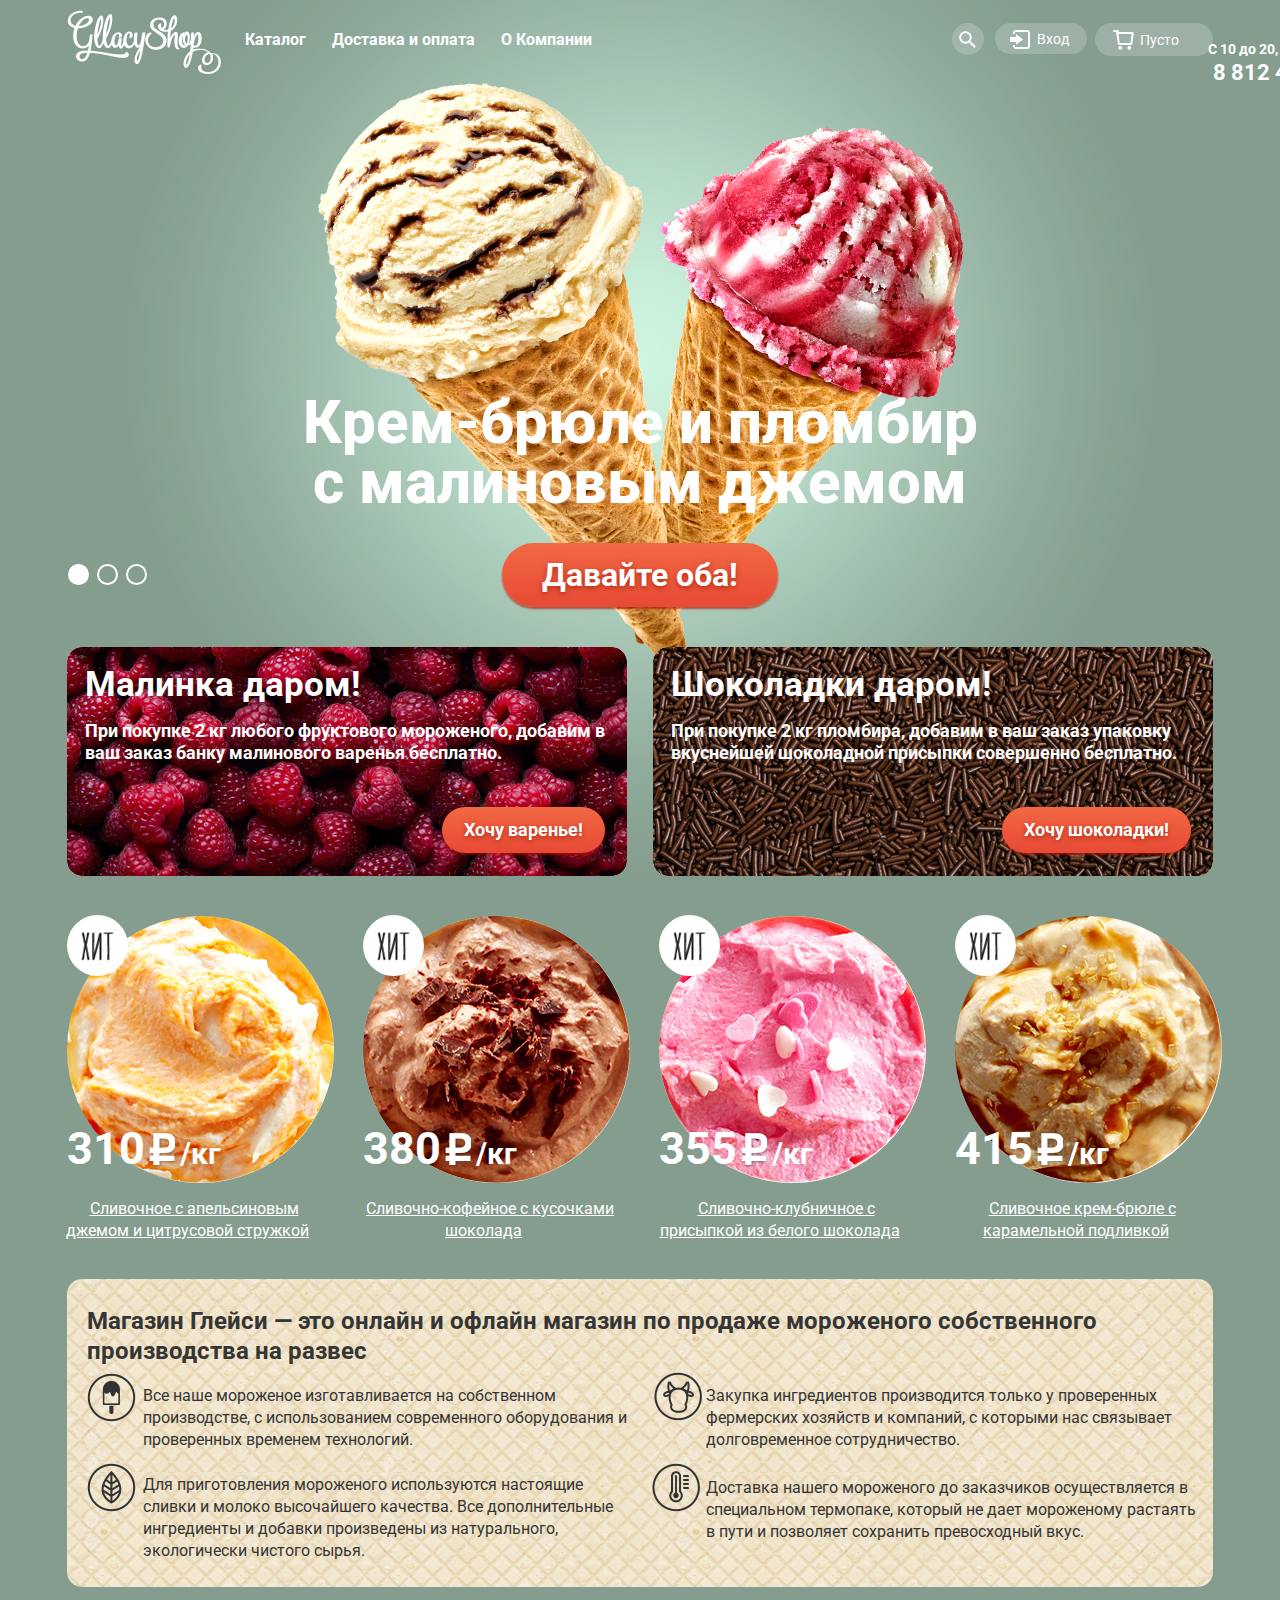
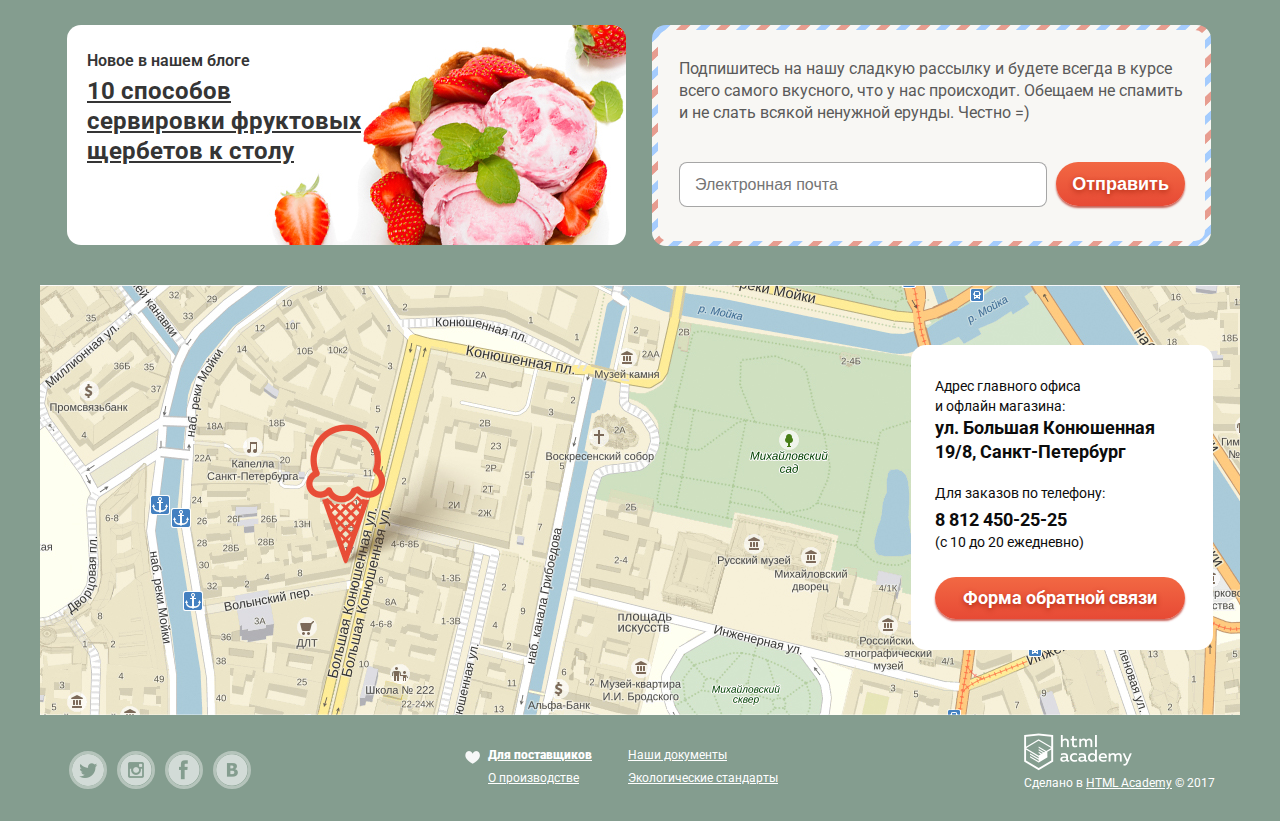
==== index.html @ 0023ddd0 "Подгонка" ====
<!DOCTYPE html>
<html lang="ru">
	<head>
		<meta charset="utf-8">
		<title>HTML Academy: Глейси</title>
		<link rel="stylesheet" href="https://fonts.googleapis.com/css?family=Roboto:400,700&amp;subset=cyrillic" type="text/css">
		<link href="css/style.css" rel="stylesheet">
	</head>
	<body>
		<input type="radio" id="btn-1" name="toggle" checked>
    	<input type="radio" id="btn-2" name="toggle">
    	<input type="radio" id="btn-3" name="toggle">
		<div class="page-wrapper">
			<header class="top-main">
				<div class="top-case clearfix">
					<a href="#" class="logo">
						<img src="img/logo.png" alt="logo">
					</a>
					<nav class="navigation">
						<ul class="menu">
							<li class="menu-item">
								<a href="#" class="menu-item-link menu-link">Каталог</a>
								<ul class="submenu">
									<li class="submenu-item">
										<a href="#" class="submenu-item-main item-active">Новинки</a> 
									</li>
									<li>
										<a href="#" class="submenu-item-main">Сливочное</a>										
									</li>
									<li>
										<a href="#" class="submenu-item-main">Щербеты</a>
									</li>
									<li>
										<a href="#" class="submenu-item-main">Фруктовый лед</a>
									</li>
									<li>
										<a href="#" class="submenu-item-main">Мелорин</a>
									</li>
								</ul>
							</li>
							<li>
								<a href="#" class="menu-item-link">Доставка и оплата</a>
							</li>
							<li>
								<a href="#" class="menu-item-link">О Компании</a>
							</li>
						</ul>
					</nav>			
					<div class="user">
						<div class="search-block">
							<a href="#" class="search-block-trigger"></a>
							<form class="search-form user-form" action="#" method="post">
								<input type="search" placeholder="Что ищем?">
							</form>
						</div> 
						<div class="login">
							<a href="#">Вход</a>
							<form class="login-enter user-form" action="#" method="post">								
								<input type="e-mail" name="e-mail" placeholder="Электронная почта">
								<input type="password" name="password" placeholder="Пароль">
								<button type="submit" class="login-enter-btn btn">Войти</button>
								<div class="login-enter-href">
									<a href="#">Забыли пароль?</a>
									<a href="#">Новая регистрация</a>
								</div>
							</form> 
						</div>
						<div class="basket-order">
							<a href="#" class="basket">Пусто</a>
						</div>	
						<div class="time">
							<p>С 10 до 20, ежедневно</p>
							<p class="time-telephone">8 812 450-25-25</p>
						</div>					
					</div>
				</div>
			</header>
			<div class="main main-index">
				<main class="index-page">
					<div class="slider">			
						<div class="slide" id="slide1">
							<h1>Крем-брюле и пломбир с малиновым джемом</h1> 
							<a href="#" class="btn slider-btn">Давайте оба!</a>
						</div>
						<div class="slide" id="slide2">
							<h1>Шоколадный пломбир и лимонный сорбет</h1> 
							<a href="#" class="btn slider-btn">Давайте оба!</a>
						</div>
						<div class="slide" id="slide3">
							<h1>Пломбир с помадкой и клубничный щербет</h1> 
							<a href="#" class="btn slider-btn">Давайте оба!</a>
						</div>
						<div class="slider-controls">
							<label for="btn-1"></label>
           					<label for="btn-2"></label>
            				<label for="btn-3"></label>
						</div>
					</div>
					<section class="offers clearfix">
						<div class="offer raspberry">						
							<h2>Малинка даром!</h2>
							<p>При покупке 2 кг любого фруктового мороженого, добавим в ваш заказ банку малинового варенья бесплатно. </p>
							<a href="#" class="btn offers-btn">Хочу варенье!</a>						
						</div>
						<div class="offer choco clearfix">				
							<h2>Шоколадки даром!</h2>
							<p>При покупке 2 кг пломбира, добавим в ваш заказ упаковку вкуснейшей шоколадной присыпки совершенно бесплатно.</p>
							<a href="#" class="btn offers-btn">Хочу шоколадки!</a>						
						</div>
					</section>
					<section class="product clearfix">
						<div class="pages-wrapper">
							<div class="product-card">
								<div class="product-item product-hit">
									<div class="product-item-content">
										<div class="product-img">
											<img src="img/orange_jam.jpg" alt="">
										</div>
										<p class="rubles"><span class="ruble">310</span><span class="less">/кг</span></p> 
										<p class="item"><a href="#"> Сливочное с апельсиновым <br> джемом и цитрусовой стружкой</a></p>
									</div>
									<a href="" class="offer-look btn">Быстрый просмотр</a>
								</div>
							</div>
							<div class="product-card">
								<div class="product-item product-hit">
									<div class="product-item-content">
										<div class="product-img">
											<img src="img/cofee_choco.jpg" alt="">
										</div>
										<p class="rubles"><span class="ruble">380</span><span class="less">/кг</span></p> 
										<p class="item"><a href="#">Сливочно-кофейное с кусочками <br> шоколада</a> </p>
									</div>
									<a href="" class="offer-look btn">Быстрый просмотр</a>
								</div>
							</div>
							<div class="product-card">
								<div class="product-item product-hit">
									<div class="product-item-content">
										<div class="product-img">
											<img src="img/strawberry.jpg" alt="">
										</div>
										<p class="rubles"><span class="ruble">355</span><span class="less">/кг</span></p> 
										<p class="item"><a href="#">Сливочно-клубничное с <br> присыпкой из белого шоколада</a></p>
									</div>
									<a href="" class="offer-look btn">Быстрый просмотр</a>
								</div>
							</div>
							<div class="product-card">
								<div class="product-item product-hit">
									<div class="product-item-content">
										<div class="product-img">
											<img src="img/with_caramel.jpg" alt="">
										</div>
										<p class="rubles"><span class="ruble">415</span><span class="less">/кг</span></p> 
										<p class="item"><a href="#">Сливочное крем-брюле с <br> карамельной подливкой</a></p>
									</div>
									<a href="" class="offer-look btn">Быстрый просмотр</a>
								</div>
							</div>
						</div>
					</section>
					<section class="about">
						<h3>Магазин Глейси — это онлайн и офлайн магазин по продаже мороженого собственного производства на развес</h3>			
						<p class="ice-cream-icon">Все наше мороженое изготавливается на собственном производстве, с использованием современного оборудования и проверенных временем технологий.</p>				
						<p class="cow-icon">Закупка ингредиентов  производится только у проверенных фермерских хозяйств и компаний, с которыми нас связывает долговременное сотрудничество.</p>
						<p class="leaves-icon">Для приготовления мороженого используются настоящие сливки и молоко высочайшего качества. Все дополнительные ингредиенты и добавки произведены из натурального, экологически чистого сырья.</p>
						<p class="thermometer-icon">Доставка нашего мороженого до заказчиков осуществляется в специальном термопаке, который не дает мороженому растаять в пути и позволяет сохранить превосходный вкус.</p>
					</section>
					<section class="blog clearfix">
						<div class="new">
							<p>Новое в нашем блоге</p>
							<a href="#" class="news">10 способов сервировки фруктовых щербетов к столу</a>
						</div>
						<div class="post">
							<div class="post-wrap">
								<p>Подпишитесь на нашу сладкую рассылку и будете всегда в курсе всего самого вкусного, что у нас происходит. Обещаем не спамить и не слать всякой ненужной ерунды. Честно =)</p>
								<form  action="https://echo.htmlacademy.ru" method="post">
									<input type="text" name="e-mail" class="mail" placeholder="Электронная почта"> <button class="send btn" type="submit">Отправить</button>  			
								</form>
							</div>
						</div>
					</section> 
				</div>
				<div class="location clearfix">
					<div class="data">
						<div class="address-block">
							<p>Адрес главного офиса <br> и офлайн магазина:</p>
							<p class="address-first">ул. Большая Конюшенная 19/8, Санкт-Петербург</p>
						</div>
						<div class="time-block">
							<p>Для заказов по телефону:</p>
							<p class="address">8 812 450-25-25</p>
							<p>(с 10 до 20 ежедневно)</p>
						</div>
						<a href="#" class="feedback btn">Форма обратной связи</a>
					</div>
				</div>
			</main>
			<footer class="footer clearfix">
				<section class="social">
					<a href="#" class="tw">tw</a>
					<a href="#" class="inst">inst</a>  	
					<a href="#" class="fb">fb</a>	
					<a href="#" class="vk">vk</a>
				</section>  
				<section class="footer-navigation">
					<a href="#" class="contact heart"><b> Для поставщиков</b></a>
					<a href="#" class="contact">Наши документы</a>
					<a href="#" class="contact">О производстве</a>
					<a href="#" class="contact">Экологические стандарты</a>
				</section>	
				<section class="made">  
					<a href="#"><img src="img/html-icon.png" class="logo-html" alt=""></a> 			
					<p>Сделано в <a href="https://htmlacademy.ru">HTML Academy</a> &copy; 2017</p> 
				</section>
			</footer>
			<div class="modal">
				<button class="modal-close" type="button" title="Закрыть">Закрыть</button>
				<form action="#" method="post">
					<h5>Мы обязательно вам ответим!</h5>
					<input type="text" name="name" placeholder="Как вас зовут?">
					<input type="email" name="e-mail" placeholder="Ваша почта для ответа?">
					<textarea name="text" placeholder="Напишите что-нибудь..."></textarea>
					<button type="submit" class="send-btn btn">Отправить</button>
				</form>
			</div>
			<div class="modal-overlay"></div>
		</div>		
	</body>
</html>
---- css/style.css ----
body {
  font-family: Roboto, Arial, sans-serif;
  font-size: 14px;
  line-height: 20px;
  color: #0c0c0c;
  background-color: #849d8f;
  margin: 0;
}
body > input[type="radio"] {
  display: none;
}

.page-wrapper { 

 background: #849d8f  no-repeat top center;
 transition: background-image 0.5s ease, background-color 0.5s ease;

} 
.main {
  width: 1200px;
  margin: 0 auto;

}
.top-main {
    width: 1200px;
  margin: 0 auto;
}
h1 {
  font-size: 35px;
  line-height: 41px;
  color: #ffffff;                  
}
h2 {
  font-size: 35px;
  line-height: 41px;
  color: #ffffff;
  margin-top: 17px;
  margin-bottom: 0;
  font-weight: 600px;
}
.clearfix::after {
  content: "";

  display: table;
  clear: both;
}
.top-case {
  padding: 0 27px;
 position: relative;
}
.logo {
  /*min-height: 112px;*/
  float: left;
  margin-top: 10px;
  
}
.bread-crumbs-title {
  float: left;
  position: absolute;
  top: 85px;
  left: -20px;
}
.time {
  width: 170px;
  float: right;
  vertical-align: bottom;
  text-align: right;
  color: #ffffff;
  font-size: 14px;
  line-height: 16px;
  font-weight: 700;
  position: absolute;
  padding-top: 18px;
  padding-left: 93px;
  z-index: 10;
}
.time-telephone {
  font-size: 22px;
  font-weight: 700;
  line-height: 24px;
  margin: 0;
}
.time p {
  margin: 0;
  margin-bottom: 4px;
}

.user {
  min-width: 253px;
  float: right;
  font-size: 14px;
  line-height: 16px;
  padding-top: 23px; 
 }
.user div  {
  display: inline-block;
 
}
.slider {
  margin-bottom: 54px;
  text-align: center;
  position: relative;   
  padding-top: 270px;
  height: 200px;
}
.slider h1 {
  width: 700px;
  font-size: 60px;
  font-weight: 800;
  margin: 0 auto;
  margin-bottom: 30px;
  line-height: 60px;
}
.slide {
  display: none;
}
#btn-1:checked ~ .page-wrapper #slide1,
#btn-2:checked ~ .page-wrapper #slide2,
#btn-3:checked ~ .page-wrapper #slide3 {
  display: block;
}
#btn-1:checked ~ .page-wrapper label[for="btn-1"],
#btn-2:checked ~ .page-wrapper label[for="btn-2"],
#btn-3:checked ~ .page-wrapper label[for="btn-3"] {
  background-color: #ffffff;
}
#btn-1:checked ~ .page-wrapper {
  background-color: #849d8f;
  background-image: url("../img/slider-1.png");
}

#btn-2:checked ~ .page-wrapper {
  background-color: #8996a6;
  background-image: url("../img/slider-2.png");
}

#btn-3:checked ~ .page-wrapper {
  background-color: #9d8b84;
  background-image: url("../img/slider-3.png");
}
.page-wrapper::before,
.page-wrapper::after {
  content: "";

  visibility: hidden;
}

.page-wrapper::before {
  background-image: url("../img/slider-2.png");
}

.page-wrapper::after {
  background-image: url("../img/slider-3.png");
}
.offers {
  padding: 0 27px;
}
.raspberry {
  width: 524px;
  float: left;
  padding: 0 18px;
  height: 229px;
  margin-bottom: 30px;
  background: #96000f url("../img/raspberry_background.jpg") no-repeat;
  border-radius: 15px;
  margin-right: 13px;
  
}
.choco {
  height: 229px;
  width: 524px;
  padding: 0 18px;
  float: right;   
  margin-bottom: 30px;
  margin-left: 13px;
  background: #6e4029 url("../img/choco_background.jpg")no-repeat;
  border-radius: 15px;
}
.offer {
  color: #ffffff;
  font-size: 18px;
  line-height: 22px;
  font-weight: 700;
  position: relative;
}
.btn {
  color: #ffffff;
  background-color: #f16542;
  border: none;
  cursor: pointer;
  font-weight: 700;
  font-size: 18px;
  line-height: 24px;
  padding: 11px 22px;
  display: inline-block;
  text-decoration: none;
  text-shadow: 0 2px 5px rgba(160, 32, 11, 0.76);
  background: #f26843;
  background:    -moz-linear-gradient(top, #f26843 0%, #e74a35 100%);
  background: -webkit-linear-gradient(top, #f26843 0%, #e74a35 100%);
  background:         linear-gradient(to bottom, #f26843 0%, #e74a35 100%);
  border-radius: 100px;
  box-shadow: 0 2px 2px rgba(172, 16, 0, 0.64);
}
.offers-btn {
  right: 22px;
  position: absolute;
  top: 160px;
}
.offers p {
  margin-top: 15px;
}
.pages-wrapper {
  margin: 0 auto;
  width: 1200px;
  padding: 0 14px;
}


.product-card {
  position: relative;
  display: inline-block;
  vertical-align: top;
  width: 293px;
  min-height: 362px;

  /*position: relative;
  vertical-align: top;
  float: left;
  width: 267px;
  margin-right: 26px;
  margin-bottom: 50px;
  min-height: 322px;
  text-align: center;  */
}

.product-item {
  position: absolute;
  top: 0;
  left: 0;
  right: 0;
  box-sizing: border-box;
  width: 293px;
  min-height: 409px;
  padding: 9px 13px 21px 13px;
  border-radius: 5px;
  z-index: 40;


  /*position: absolute;
  border-radius: 4px;
  width: 275px;
  padding: 9px 9px 16px 9px;
  z-index: 40;
  background-color: inherit;*/
}
.offer-look {
  position: absolute;
  display: none;
  bottom: 15px;
  left: 50%;
  transform: translateX(-50%);
  box-sizing: border-box;
  padding: 11px;
  width: 200px;
  height: 44px;
  text-align: center;
  text-decoration: none;
  color: #fefefe;
  font-size: 18px;
  line-height: 22px;
  border-radius: 18px / 22px 22px 22px 22px;
  background-clip: padding-box;
  background-color: #e74d37;
  box-shadow: 0 1px 2px #ab1000;
  background-image: linear-gradient(bottom, #e74a35 0%, #f16843 100%);



  display: none;
}
.product-card:hover .product-item {
  background-color: rgba(255, 255, 255, 0.3);
  z-index: 50

  /*background-color: rgba(247, 247, 244, 0.3); 
  min-height: 405px;
  z-index: 50;*/
} 
.product-card:hover .offer-look {
 display: block;
  z-index: 95;

 /* display: inline-block;
  z-index: 95;
  vertical-align: top;
  position: absolute;
  top: 350px;
  right: 45px;*/
}
 .product-hit::after {
  content: "";
  position: absolute;
  top: 9px;
  left: 13px;
  width: 61px;
  height: 61px;
  background-image: url("../img/hit.jpg");
  background-repeat: no-repeat;
  background-position: cover;
  border-radius: 50%;
  z-index: 50;

  /*position: absolute;
  left: 0;
  top: 10px;
  height: 61px;
  width: 61px;  
  background-color: inherit;
  background-image: url("../img/hit.jpg");
  z-index: 50;
  border-radius: 50px;*/
}
.less {
  font-size: 30px;
}
.rubles {
 position: absolute;
  top: 180px;
  left: 13px;
  font-weight: 700;
  font-size: 30px;
  line-height: 45px;
  color: #ffffff;
  margin-bottom: 0;
}
 .ruble { 
  color: #fff;
  font-weight: 700;
  margin-right: 0;
  padding-right: 35px;
  font-size: 45px;
  line-height: 45px;
}
.ruble::after {
  content: "";
  background: url(../img/ruble.png) no-repeat;
  width: 27px;
  height: 35px;
  position: absolute;
  top: 6px;
  left: 81px;
}

.item {
  margin: 0;
  font-size: 16px;
  line-height: 22px;
  text-align: center;
  position: relative;
  width: 267px;
  margin-right: 26px;
  display: inline-block;
  vertical-align: top;


}
.product-item-content a {
  padding-left: 13px;
  line-height: 22px;
  font-size: 16px;
  color: #ffffff;
}
.product-item-content {
  min-height: 320px;
  position: absolute;
  left: 0;
  top: 10px;
}
.menu-item-link,
.item-active {
  font-weight: 700;
}
section.about {
  width: 1126px;
  margin:0 27px; 
  margin-bottom: 38px;
  background: url("../img/waffles-background.jpg"); 
  border-radius: 15px;  
  color: #353535;
  font-size: 0;
  padding-left: 20px;
  padding-top: 3px;
  margin-top: 11px;
}
.about p {
  display: inline-block;
  width: 50%;
  vertical-align: top;
  padding-left: 56px;
  font-size: 16px;
  line-height: 22px;
  padding-right: 13px;
  box-sizing: border-box;
  position: relative;
  margin: 0;
}
.ice-cream-icon {
  background: url("../img/ice-cream-icon.png") no-repeat;
  background-position-y: 7px;
  padding-top: 19px;
  padding-bottom: 12px;
}
.leaves-icon {
  background: url("../img/leaves-icon.png") no-repeat;
  background-position-y: 0px;
  padding-top: 11px;
  padding-bottom: 25px;
}
.cow-icon {
  background: url("../img/Cow-icon.png") no-repeat;
  background-position-y: 6px;
  background-position-x: 4px;
  padding-top: 19px;
  padding-bottom: 12px;
}
.thermometer-icon {
  background: url("../img/Thermometer-icon.png") no-repeat;
  background-position-y: 0px;
  background-position-x: 2px;
  padding-top: 14px;
  padding-bottom: 25px;
}
section h3 {
  color: #353535;
  font-size: 24px;
  line-height: 30px; 
  margin-bottom: 0px;
}
.new {
  width: 512px;
  height: 214px;
  float: left;
  margin-right: 13px;
  margin-bottom: 40px;
  background: url("../img/background-news.jpg") no-repeat;
  padding: 6px 27px 0 20px;
  border-radius: 14px;
  font-size: 16px;
  color: #353535;
  line-height: 22px;
  font-weight: 600;
}
.new p {
  margin-bottom: 4px;
  margin-top: 19px;
}
.news {
  font-size: 24px;
  line-height: 30px;
  color: #353535;
  font-weight: 700; 
  display: inline-block;
  max-width: 287px;  
}
.post {
  height: 211px;
  background-color: #f8f7f4;
  background-image: url("../img/post.png") ;
  float: right;
  width: 547px;
  border-radius: 14px;
  padding: 5px 6px;
  margin-right: 2px;

}
.post-wrap {  
  padding: 12px 20px 34px 21px;
  background-color: #f8f7f4;
  vertical-align: middle;
  border-radius: 10px;
  color: #5a5a5a;
  font-size: 16px;
  line-height: 22px;
 
}
.post-wrap p {
  padding-bottom: 22px;
}
.mail {
  border-color: #d2d2d1;
  width: 349px;
  margin-right: 4px;
  padding-top: 8px;
  padding-bottom: 8px;
  padding-left: 15px;
  border: 1px solid rgba(70, 70, 70, 0.48);
  border-radius: 8px;
  min-height: 27px;
  font-size: 16px;
  line-height: 24px;

}
.location {
  background-image: url("../img/map.jpg");
  height: 430px; 
  width: 1200px;
  margin: 0 auto;
  
}
.data {
  width: 254px;
  height: 305px;
  padding: 0 24px;
  float: right;
  margin-right: 27px;  
  background-color: white;
  border-radius: 5%;
  margin-top: 60px;

}
.address-first {
  font-size: 18px;
  line-height: 24px;
  font-weight: 700;
  margin: 0;
}

.address {
  font-size: 18px;
  line-height: 24px;
  font-weight: 700;
  margin: 0;
  padding-top: 5px;
}
.time-block p {
  margin: 0;
}
.time-block {
  margin-top: 19px;
  margin-bottom: 25px;
}
.address-block p {
  margin: 0;
}
.address-block {
  margin-top: 31px;
}
.footer {
  margin-top: 20px; 
  min-height: 105px;
  margin-left: auto;
  margin-right: auto;
  vertical-align: middle;
  position: relative;
  width: 1200px;
  margin: 0 auto;
  
}
.social {
  margin-left: 29px;
  float: left;
  padding-top: 36px;
  margin-right: 205px;
}
.social a {
  display: inline-block;
  width: 31px;
  height: 31px;
  font-size: 0;
  margin-right: 7px;
  border: 3px solid rgba(194, 206, 199, 1.0);
  vertical-align: bottom;
  border-radius: 50%;
  opacity: 0.8;

}
.social a:hover {
  opacity: 1.0;
}
.social a:active {
  opacity: 1.0;
  box-shadow: inset 0px 2px 1px #888889;
}
.footer-navigation {
  width: 360px;
  display: inline-block;
  vertical-align: middle;
  bottom: 0px;
  font-size: 0;
  margin-bottom: 29px;
  margin-top: 12px;
  padding-top: 19px;
  padding-left: 2px;
  box-sizing: border-box;
}
.made {
  width: 195px;
  font-size: 12px;
  line-height: 16px;
  color: #ffffff;
  display: inline-block;
  vertical-align: middle;
  float: right;
  padding-right: 21px;
  padding-top: 18px;
}
.made p {
  margin:0;
}
.made a {  
  color: #ffffff;
}

.forms {  
  height: 140px;   
  margin: 0 auto; 
  padding: 0 27px;
}
.form-wrapper {
  width: 868px;
}
.sort {
  float: left;
  
}
.price-filter {
  width: 220px;
  float: left;
  margin-right:10px; 
 
}
.fat {
  width: 418px;
  float: right;
   margin-right: 36px;
}
.fills {
  
  float: left;
  
}
.fills-button {
  width: 142px;
  float: left; 
  vertical-align: bottom; 
}
.catalog {
  clear: both;  
  margin-bottom: 0px;
  margin-top: 23px;
  margin-left: 0;
  margin-right: 0;
}
.pagination {
  margin-top: 51px;
  padding-bottom: 29px;
  border-bottom: 1px solid rgba(255, 255, 255, 0.3);
  text-align: right; 
  padding-right: 7px;
  line-height: 18px;
  font-size: 16px;
  margin-bottom: 0px;

 
} 
.pagination ul {
  float: right;
  list-style: none;
  margin: 0;
  padding: 0;
  font-size: 0px;
}
.pagination li {
  display: inline-block; 
  vertical-align: top; 
  font-size: 16px;
  font-weight: 500px;
}
.pagination a {
  display: block;
  text-align: center;
  line-height: 28px;
  width: 28px;
  height: 28px;
  color:  #ffffff;
  text-decoration: none;
  border-radius: 50%;
}
.pagination li:last-child {
  margin-left: 0;
}

.pagination a:hover {
  background-color:  rgba(255, 255, 255, 0.2);
}

.pagination a:active {
  color:  #323232;
  background-color: #ffffff;
}

.pagination .active a {
   color:  #0a0a0a;
   background-color: #ffffff;
   border-radius: 50%;
}

.back {
  color: #a1b0a5;
  text-align: center;
  text-align: center;
  line-height: 28px;
  width: 28px;
  height: 28px;
}
div.basket-tooltip {
  position: absolute;
  display: none;
  background-color: #f7f7f4;
  width: 517px;
  min-height:200px;
  right: 0px;
  top: 40px;
  color: black;  
  padding: 19px 14px;
  z-index: 15;
  border-radius: 5px;
  font-size: 13px;
  line-height: 16px;
}
.basket-tooltip::before {
  content: "";
  position: absolute;
  width: 100%;
  height: 10px;
  top: -10px;
  left: 0;
}

div a.product-order {
  color: black;
  width: 220px;
  display: inline-block;
  vertical-align: middle;
  padding-left: 12px;
}
.result {
  font-weight: 700;
  font-size: 15px;
  line-height: 18px;
  padding-top:35px;
  float: right;
  padding-right: 15px;
}
.order-btn {
  position: absolute;
  right: 15px;
  bottom: 15px;
}
.item-one {
  position: absolute;
  left: 0px;
  top: 19px;
}
.item-two {
  left: 0px;
  position: absolute;
  top: 75px;
}
.product-order-one {
  position: absolute;
  top: 28px;
  left: 75px;
}
.product-order-two {
  position: absolute;
  top: 80px;
  left: 75px;
}
.count-one {
  position: absolute;
  top: 28px;
  right: 115px;
}
.count-two {
  top: 80px;
  position: absolute;
  right: 115px;
}
.total-two {
  position: absolute;
  right: 40px;
  top: 80px;
}
.total-one {
  position: absolute;
  top: 28px;
  right: 40px;
}
.summary {
  position: absolute;
  right: 15px;
  top: 148px;
}


.result {
  font-weight: 700;
  font-size: 15px;
  line-height: 18px;
  
}
.delete {
  width: 11px;
  height: 11px;
  font-size: 0;
  border: 0;
  cursor: pointer;
  position: absolute;
  left: 18px;
  top: 30px;
  background: url(../img/delete.png) no-repeat;
}
.delete-second {
  background: url(../img/delete.png) no-repeat;
  top: 84px;
}
.price-basket {
  color: #cccbca;
}
.order::after {
  content: "";
  width: 511px;
  height: 1px;
  background-color: #cacac7;
  position: absolute;
  top: 130px;
  left: 15px;
}

.basket-order:hover .basket-tooltip {
  display: block;
}
.basket-tooltip img {
 vertical-align: bottom;
 padding: 0;
 margin-left: 41px;
}
.basket-order {
float: right;
position: relative;
}
.main-index {
  margin-top: 22px;
}

.bread-crumbs-items {
 margin-left: 6px;
}
.top-main a {
  color: #ffffff;
  text-decoration: none;
  display: inline-block; 

}
.navigation {
  min-width: 480px;
  float: left; 
  font-size: 16px;
  line-height: 18px;
  padding-left: 11px;
  margin-top: 24px;

}
.navigation ul {
  margin:0;
  padding: 0;
  font-size: 0;
  
}
.navigation a {
  display: inline-block;
  vertical-align: top;
  font-size: 16px;
  line-height: 18px;
  padding: 7px 13px;
  display: block;
  text-align: left; 

}
.menu-item-link:hover {
  background-color: white;
  color: black;
  border-radius: 45px; 
  
}
.login {  
  background-color: rgba(255, 255, 255, 0.2);
  border-radius: 40px;
  padding-left: 45px;
  position: relative;
  width: 33px;
  vertical-align: top;
  padding-bottom: 7px;
  padding-right: 17px;
  padding-top: 8px;
  margin-right: 8px;
  padding-left: 42px;
 }
.login::before {
  content: "";
  width: 30px;
  height: 25px;
  position: absolute;
  top: 7px;
  left: 15px;
  background:  url("../img/enter.png") no-repeat;
}

.login:hover::before {
  background: url(../img/enter-black.png) no-repeat;
  background-position-x: 17%; 
  background-position-y: 43%;  
  background-color: #ffffff;
  color: black;
  border-radius: 40px;
  width: 33px;
  vertical-align: top;
  padding-right: 17px;
  padding-top: 8px;
  margin-right: 8px;
  padding-left: 42px;
  top: 0px;
  left: 0px;

}
.login a:hover {
  color: black;
}
.login:hover .login-enter {
  position: absolute;
  z-index: 80;
  display: block;
  box-sizing: border-box;
  top: 40px;
  
}
.login-enter-href::before {
  content: "";
  position: absolute;
  width: 100%;
  height: 10px;
  top: -10px;
  left: 0px;

}

.search-block-trigger {
  vertical-align: middle;  
  background-color: rgba(255, 255, 255, 0.2);
  border-radius: 40px;
  position: relative;
  width: 32px;
  height: 32px;
  margin-right: 8px;
  vertical-align: top;
}

.search-block-trigger::before {
  content: "";
  width: 18px;
  height: 20px;
  position: absolute;
  top: 8px;
  left: 7px;
  background: url("../img/loupe.png") no-repeat; 
  z-index: 20;
}
.search-block-trigger:hover::before {   
  color: black;
  background-image: url(../img/loupe-black.png); 
  background-repeat: no-repeat;  
  background-position: center;
  background-color: #ffffff;
  position: absolute;
  width: 32px;
  height: 32px;
  border-radius: 40px;
  margin-right: 8px;
  top: 0px;
  left: 0px;
} 
.user-form {
  position: absolute;
  background-color: #fefefe;
  display: none;
  margin: 0;
  padding: 0;
  box-shadow: 0px 20px 20px 0px rgba(0, 0, 0, 0.3);
  z-index: 65;
  border-radius: 5px;
  background-color: #f7f7f4;

  
}
.user-form {
  display: block;
}
.search-form input {
  position: relative;
  width: 294px;
  margin: 20px 15px;  
  min-height: 44px;
  border-radius: 5px;
  border: 1px solid #d2d2d1;
  padding-left: 13px;
  font-size: 14px;
  line-height: 24px;
  
}
.search-form {
  top: 54px;
  right: 271px;
}
.search-block:hover .search-form {
  margin-top: 4px;
  z-index: 60;
  display: block;
  box-sizing: border-box;

}
.search-form::before {
  content: "";
  position: absolute;
  width: 100%;
  height: 10px;
  top: -10px;
  left: 0;
}

.login-enter {
  
  top: 49px;
  left: -117px;
  min-height: 176px
  width: 241px;
  padding: 19px 17px 19px 19px;
  display: inline-block;
  font-size: 18px;
  line-height: 24px;  
  background-color: #f7f7f4;
  
}
.login-enter input {
  width: 239px;
  min-height: 40px;
  margin-top: 20px;
  border-radius: 5px;
  border: 1px solid #d2d2d1;
  padding-left: 13px;
}
.login-enter-href a {
  
  width: 120px;
  text-align: left;
  color: #363636;
  font-size: 13px;
  line-height: 24px;
  text-decoration: underline;
  display: block;
  padding: 0;
  padding-left: 20px;
}
.login-enter-btn {
  margin-top: 19px;
}

.basket {
  vertical-align: top;
  background-color: rgba(255, 255, 255, 0.2);
  border-radius: 37px;
  position: relative;
  min-width: 41px;
  padding-left: 44px;
  text-align: center;
  padding-top: 9px;
  padding-right: 33px;
  padding-bottom: 8px;
}


.basket::before {
  content: "";
  width: 23px;
  height: 23px;
  position: absolute;
  background:  url("../img/basket.png") no-repeat;
  right: 77px;
  top: 7px;
}
.basket:hover::before {
  color: black;
  background-color: #ffffff;
  background: url("../img/basket-black.png") no-repeat;
  
  position: absolute;
  min-width: 41px;
  text-align: center; 
  top: 7px;
  right: 60px;
}
.basket:hover {
  border-radius: 37px;
  position: relative;
  min-width: 41px;
  padding-left: 44px;
  text-align: center;
  padding-top: 9px;
  padding-right: 33px;
  padding-bottom: 10px;
  background-color: #ffffff;
  color: black; 
}
.basket-toggle {
  background-color: #f7f6f3;
  font-weight: 600;

  padding-right: 16px;
}
a.basket-toggle {
  color: #050505;
}
.basket-toggle::before {
  content: "";
  width: 23px;
  height: 23px;
  position: absolute;
  background: url("../img/basket-full.png") no-repeat;
  left: 16px;
  top: 7px;
  padding:0;
}
.basket-toggle:hover::before {
  position: absolute;
  background: url("../img/basket-full.png") no-repeat;
  left: 16px;
  top: 7px;
  
}
.basket-toggle:hover {
  padding-right: 16px;
  padding-bottom: 8px;
}
.basket-order {
vertical-align: top;

}
.product-img {
  margin: 0 auto;
  margin-bottom: 15px;
  width: 267px;
  height: 267px;
  border-radius: 50%;
  overflow: hidden;
}
.product-card img {
  display: block;
  width: 100%;

  /*width: 265px;
  height: 265px;
  border-radius: 145px;*/
}

.send {
  padding: 10px 16px;
 float: right;

}
.slider-btn {
  display: inline-block;
  padding: 10px 40px;
  font-weight: 700;
  font-size: 32px;
  line-height: 44px;
  vertical-align: top;
  color: #ffffff;
  text-decoration: none;
  text-shadow: 0 2px 5px rgba(160, 32, 11, 0.76);
  background: #f26843;
  background:    -moz-linear-gradient(top, #f26843 0%, #e74a35 100%);
  background: -webkit-linear-gradient(top, #f26843 0%, #e74a35 100%);
  background:         linear-gradient(to bottom, #f26843 0%, #e74a35 100%);
  border-radius: 100px;
  box-shadow: 0 2px 2px rgba(172, 16, 0, 0.64);
 
}
.btn:hover {
  background:    -moz-linear-gradient(top, #f58669 0%, #ec6f5e 100%);
  background: -webkit-linear-gradient(top, #f58669 0%, #ec6f5e 100%);
  background:         linear-gradient(to bottom, #f58669 0%, #ec6f5e 100%);
  box-shadow: 0 2px 2px rgba(172, 16, 0, 1);
}

.btn:active {
  background:    -moz-linear-gradient(top, #d84732 0%, #e1613e 100%);
  background: -webkit-linear-gradient(top, #d84732 0%, #e1613e 100%);
  background:         linear-gradient(to bottom, #d84732 0%, #e1613e 100%);
  box-shadow: inset 0 2px 2px rgba(172, 16, 0, 1);
}
.slider-controls {
  position: absolute;
  bottom: 8px;
  left: 28px;
  z-index: 20;
  font-size: 0;
}
.slider-controls label {
  display: inline-block;
  width: 17px;
  height: 17px;
  margin-right: 8px;
  vertical-align: top;
  background-color: transparent;
  border: 2px solid #ffffff;
  border-radius: 50%;
  cursor: pointer;
}

.contact {
  display: inline-block;
  font-size: 12px; 
  line-height:18px;
  color: #ffffff;
  padding-left: 23px;
  margin-right: 0;
  min-width: 140px;
  box-sizing: border-box;
  font-size: 12px;
  line-height: 18px;

}
.heart {
  font-weight: 700;
  background: url("../img/heart-icon.png") no-repeat;
  background-position-y: 5px;
}
 .modal {
  position: absolute;
  vertical-align: top;
  display: inline-block;
  margin: 0;
  padding: 0;
  width: 453px;
  min-height: 441px;
  font-size: 24px;
  line-height: 28px;
  background-color: #f7f7f4;
  border-radius: 10px;
  padding-left: 24px;
  left: 530px;
  top: 350px;
  z-index: 80;
  display: none;   
}
.modal h5 {
  margin: 0;
  padding-top: 18px;
  padding-bottom: 22px;
}
.modal input[type="text"],
input[type="email"] {
  width: 267px;
  padding-top: 7px;
  padding-bottom: 6px;
  padding-left: 14px;
  min-height: 29px;
  font-family: Roboto, Arial, sans-serif;
  font-size: 16px;
  line-height: 24px;
  outline: none;
  color: #979797;
  border: 1px solid #d2d2d1;
  border-radius: 5px;
  margin-bottom: 20px;
}
textarea {
  width: 411px;
  min-height: 153px;
  color: #979797;
  border: 1px solid #d2d2d1;
  border-radius: 5px;
  font-family: Roboto, Arial, sans-serif;
  font-size: 16px;
  line-height: 24px;
  outline: none;
  padding-top: 7px;
  padding-bottom: 6px;
  padding-left: 14px;
  margin-bottom: 22px;
}
.modal:hover input[type="text"],
.modal:hover input[type="email"],
.modal:hover textarea {
  padding-top: 6px;
  padding-bottom: 5px;
  padding-left: 13px;
  border: 2px solid rgba(56, 74, 93, 0.48); 
}
input:focus { 
  border-color: #cbe0f6;
}
.modal input[type="text"]:focus,
.modal input[type="email"]:focus,
.modal textarea:focus {
  border-color: #cbe0f6;
  color: #000000;
}

.send-btn {
  float: right;
  margin-right: 25px;
  margin-bottom: 25px;
}
.modal-close {
  width: 17px;
  height: 17px;
  font-size: 0;
  cursor: pointer;
  border: 0;
  position: absolute;
  top: 12px;
  right: 17px;
}
.modal-close::before,
.modal-close::after {
  content: "";
  position: absolute;
  width: 18px;
  height: 2px;
  background-color: #000000;
  top: 9px;
  right: 0px;
}
.modal-close::before {
  transform: rotate(45deg);
}
.modal-close::after {
  transform: rotate(-45deg);
}
.modal-overlay {
  position: fixed;
  top: 0;
  left: 0;
  z-index: 70;
  width: 100%;
  height: 100%;
  background: rgba(0, 0, 0, 0.5);
  display: none;
}




.feedback:hover .modal {  /*почему форма не выскакивает?*/
  
  position: fixed;
  top: 50%;
  display: block;
  left: 50%;
  z-index: 300;

}







.menu >li {
  
  display: inline-block;
  vertical-align: top;
}
.menu a:after {            /*вообще не поняла про это подчеркивание.Зачем лефт и райт 14?*/
  left: 14px;
  right: 14px;
  height: 3px;
  background-color: rgba(247,242,242,0.3);
  bottom: 3px;
}
.submenu {
  position: absolute;
  margin: 0;
  padding: 0;
  width: 143px;
  background-color: #f8f7f4;
  border-radius: 5px;
  box-shadow: 0px 20px 20px 0px rgba(0, 0, 0, 0.3);
  display: none;     
  z-index: 80;     
  overflow: hidden;
}

.submenu a {
  color: #323232;
  font-size: 14px;
  line-height: 16px;
  padding: 11px 20px 10px 20px;

}
.submenu li {
  padding: 0;
}
.submenu a:hover {
  background-color: #fbded8;
  width: 103px;
}
.submenu a:focus {
  background-color: #f6b5a5;
  width: 103px;
}

.menu-item:hover .submenu {
  display:block;
  margin-top: 5px;
} 
.menu-item {
  margin-bottom: 45px;
}
.bread-crumbs li,
.bread-crumbs a {
  color: #ffffff;
  font-size: 14px;
  line-height: 16px;
  display: inline-block;
  margin-right: 2px;
  vertical-align: top;

}
.bread-crumbs ul {
  margin: 0;
  margin-top: 25px;
  margin-bottom: 2px;
  padding: 0;
}

.bread-crumbs li {
  display: inline-block;
  vertical-align: top;
}
.bread-crumbs a:hover,
.bread-crumbs a:active {
  color: #ffbc9e;
}
.bread-crumbs a {
text-decoration: underline;
}
.first-line {
  display: inline-block;
  font-weight: 500;
  font-size: 14px;
  line-height: 16px;
  vertical-align: top;
  color: #ffffff;
  min-width: 895px;
  
}
.user-form {
  display: none;
}
.sort {
  margin: 0;
  padding: 0;
  width: 193px;
  min-height: 36px;
  overflow: hidden;  
  margin-right: 15px;
}
.sort-name {
  margin-bottom: 7px;
  padding-left: 16px;
}
.sort-wrapper {
  margin: 0;
  background-color: #a9bab0;
  min-height: 28px;
  border-radius: 45px;
  color: #ffffff;
  padding-left: 14px;
  padding-top: 8px;

}
.sort-items {
padding: 0;
margin: 0;
border: none;
background-color: rgba(255,255,255,0);
outline: none;
display: block;
color: #ffffff;
vertical-align: middle;
font-size: 16px;
line-height: 22px;
min-width: 170px;


}
.sort-items:hover option {
  color: black;
  background-color: #ffffff;
  width: 192px;
}
.cost-filter {
  position: relative;
  width: 206px;
  height: 19px;
  background-color: rgba(255, 255, 255, 0.2);
  border-radius: 18px;
  padding-top: 16px;
  padding-left: 15px;

}

.cost-filter .scale {
  position: absolute;
  top: 16px;
  left: 15px;
  width: 188px;
  height: 4px;
  background-color: #ffffff;
  opacity: 0.5;
}

.cost-filter .bar {
  position: absolute;
  top: 16px;
  left: 44px;
  width: 98px;
  height: 4px;
  background-color: #ffffff;
}

.cost-filter .range-toggle {
  position: absolute;
  top: 8px;
  left: 34px;
  width: 20px;
  height: 20px;
  background-color: #ffffff;
  border-radius: 50%;
  cursor: pointer;
}

.cost-filter .range-toggle:last-child {
  position: absolute;
  top: 8px;
  left: 132px;
}


.fills-button {
  margin: 0;
  margin-left: 17px;
  padding: 5px 25px 5px 25px;
  font-weight: 500;
  background-color: #a9bab0;
  border: 2px solid white;
  min-height: 37px;
  border-radius: 45px;
  font-size: 16px;
  line-height: 18px;
  color: #ffffff;
}

.fills-button:hover {
  color: #353535;
  background-color: #ffffff;
}
.fills-button:active {
  padding: 7px 28px 7px 30px;
  box-shadow: inset 0px 2px 1px #696969;
  color: #353535;
  background-color: #eaeaea;
  border: 0;  
}
.fat .fat-container {
  min-height: 16px;
  padding: 10px 16px 10px 16px;
  color: rgba(255, 255, 255, 1);
  background-color: rgba(255, 255, 255, 0.2);
  border-radius: 18px;
}
.fat input[type="radio"] + label {
  margin-bottom: 10px;
  margin-right: 20px;
  padding-left: 31px;
  position: relative; 
  cursor: pointer;
}
.fat input[type="radio"] + label:last-child {
  margin-right: 0;
}

.fat input[type="radio"] + label::before {
  content: "";
  display: block;
  width: 19px;
  height: 19px;
  top: -1px;
  left: 1px;
  border: 1px solid rgba(255, 255, 255, 1);
  position: absolute;
  border-radius: 50%;
}

.fat input[type="radio"] + label:hover::before {
  width: 17px;
  height: 17px;
  border: 2px solid rgba(255, 255, 255, 1);
} 

.fat input,
.fills input {
  display: none;
}

.fat input[type="radio"]:checked + label::after {
  content: "";
  width: 13px;
  height: 13px;
  top: 3px;
  left: 5px;
  border-radius: 50%;
  position: absolute;
  border-radius: 50%;
  background-color:  rgba(255, 255, 255, 1);
}
.second-line {
  color: #ffffff;
  font-size: 14px;

}
.fills-ice-cream .fills {
  min-height: 16px;
  padding: 12px 18px 7px 16px;
  color: rgba(255, 255, 255, 1);
  background-color: rgba(255, 255, 255, 0.2);
  border-radius: 18px;
  font-size: 16px;
  line-height: 18px;
}
.fills-ice-cream input[type="checkbox"] + label {
  margin-bottom: 10px;
  margin-right: 18px;
  padding-left: 32px;
  position: relative; 
  cursor: pointer;
  position: relative;
}

.fills-ice-cream input[type="checkbox"] + label:last-child {
  margin-right: 0;
}

.fills-ice-cream input[type="checkbox"] + label::before {
  content: "";
  position: absolute;
  display: block;
  width: 18px;
  height: 18px;
  top: -1px;
  left: -1px;
  border: 1px solid rgba(255, 255, 255, 1);
  border-radius: 3px;  
}

.fills-ice-cream input[type="checkbox"]:checked + label::after {
  content: "";
  width: 14px;
  height: 10px;
  top: 3px;
  left: 2px;
  background-image: url(../img/checkbox-onn.png);
  background-repeat: no-repeat;
  position: absolute;
}

.fills-ice-cream input[type="checkbox"] + label:hover::before {
  width: 16px;
  height: 16px;
  border: 2px solid rgba(255, 255, 255, 1);
} 
.fills-name {
  margin-bottom: 2px;
  padding-left: 16px;
}
.tw,
.inst,
.vk,
.fb {
  display: inline-block;
  background-color: #ffffff;
  border: 4px solid #a9b6ad;
  min-width: 32px;
  font-size: 0;
  min-height: 32px;
  border-radius: 40px;
  vertical-align:middle; 
}
.tw {
  background: url(../img/tw-icon.png) no-repeat;
  
}
.inst {
  background: url(../img/insta-icon.png) no-repeat;
}
.vk {
  background: url(../img/vk-icon.png) no-repeat;
}
.fb {
  background: url(../img/fb-icon.png) no-repeat;
}
.feedback {
  padding: 9px 28px;
}
.catalog-ice {
  margin-top: 19px;
  margin-left: 27px;
}

.link-active {
  background-color: #ba6f5a;
  border-radius: 45px;
  text-decoration: none;
  padding: 7px 13px;
}

.product-item:nth-child(4n) {
  margin-right: 0;
  padding-right: 0;
}
.item-active::after {
  content: "";
  position: absolute;
  top: 39px;
  right: 9px;
  left: 9px;
  height: 3px;
  background-color: rgba(0, 0, 0, 0.2);

}

.blog {
  padding-left: 27px;
  padding-right: 27px;
}









.catalog {

font-size: 0;

}



/*.item-img {

position: relative;

z-index: 1;



border-radius: 50%;

}*/






/*
.catalog-items .item {

margin-bottom: 38px;

}



.popular-item::before {

content: "";

position: absolute;

top: 0;

left: 0;

z-index: 35;



width: 61px;

height: 61px;



background-image: url(../img/hit.png);

background-repeat: no-repeat;

}



.item:nth-child(4n) {

margin-right: 0;

}



.item .item-title {

position: relative;

z-index: 30;



width: 260px;

margin: 0;

margin-top: 7px;

margin-left: 4px;



font-weight: 500;

font-size: 16px;

line-height: 22px;

}



.item .btn {

position: absolute;

bottom: -54px;

left: 28px;

z-index: 20;



display: none;

}



.item::after {

content: "";

position: absolute;

top: -5px;

right: -12px;

bottom: -74px;

left: -12px;



display: none;



background-color: rgba(255, 255, 255, 0.3);

border-radius: 8px;

box-shadow: 0 20px 20px rgba(0, 0, 0, 0.4);

}



.item .price {

position: absolute;

top: 204px;

left: 0;

z-index: 40;



font-weight: 700;

font-size: 30px;

line-height: 40px;



filter: drop-shadow(0 1px 2px rgba(49, 50, 53, 0.50));

}



.left-price {

padding-right: 34px;



font-size: 45px;

line-height: 55px;



background-image: url("../img/r.png");

background-repeat: no-repeat;

background-position: 80px 12px;

}



.item:hover::after,

.item:hover .btn {

display: block;

}



.item:hover {

z-index: 50;

}
*
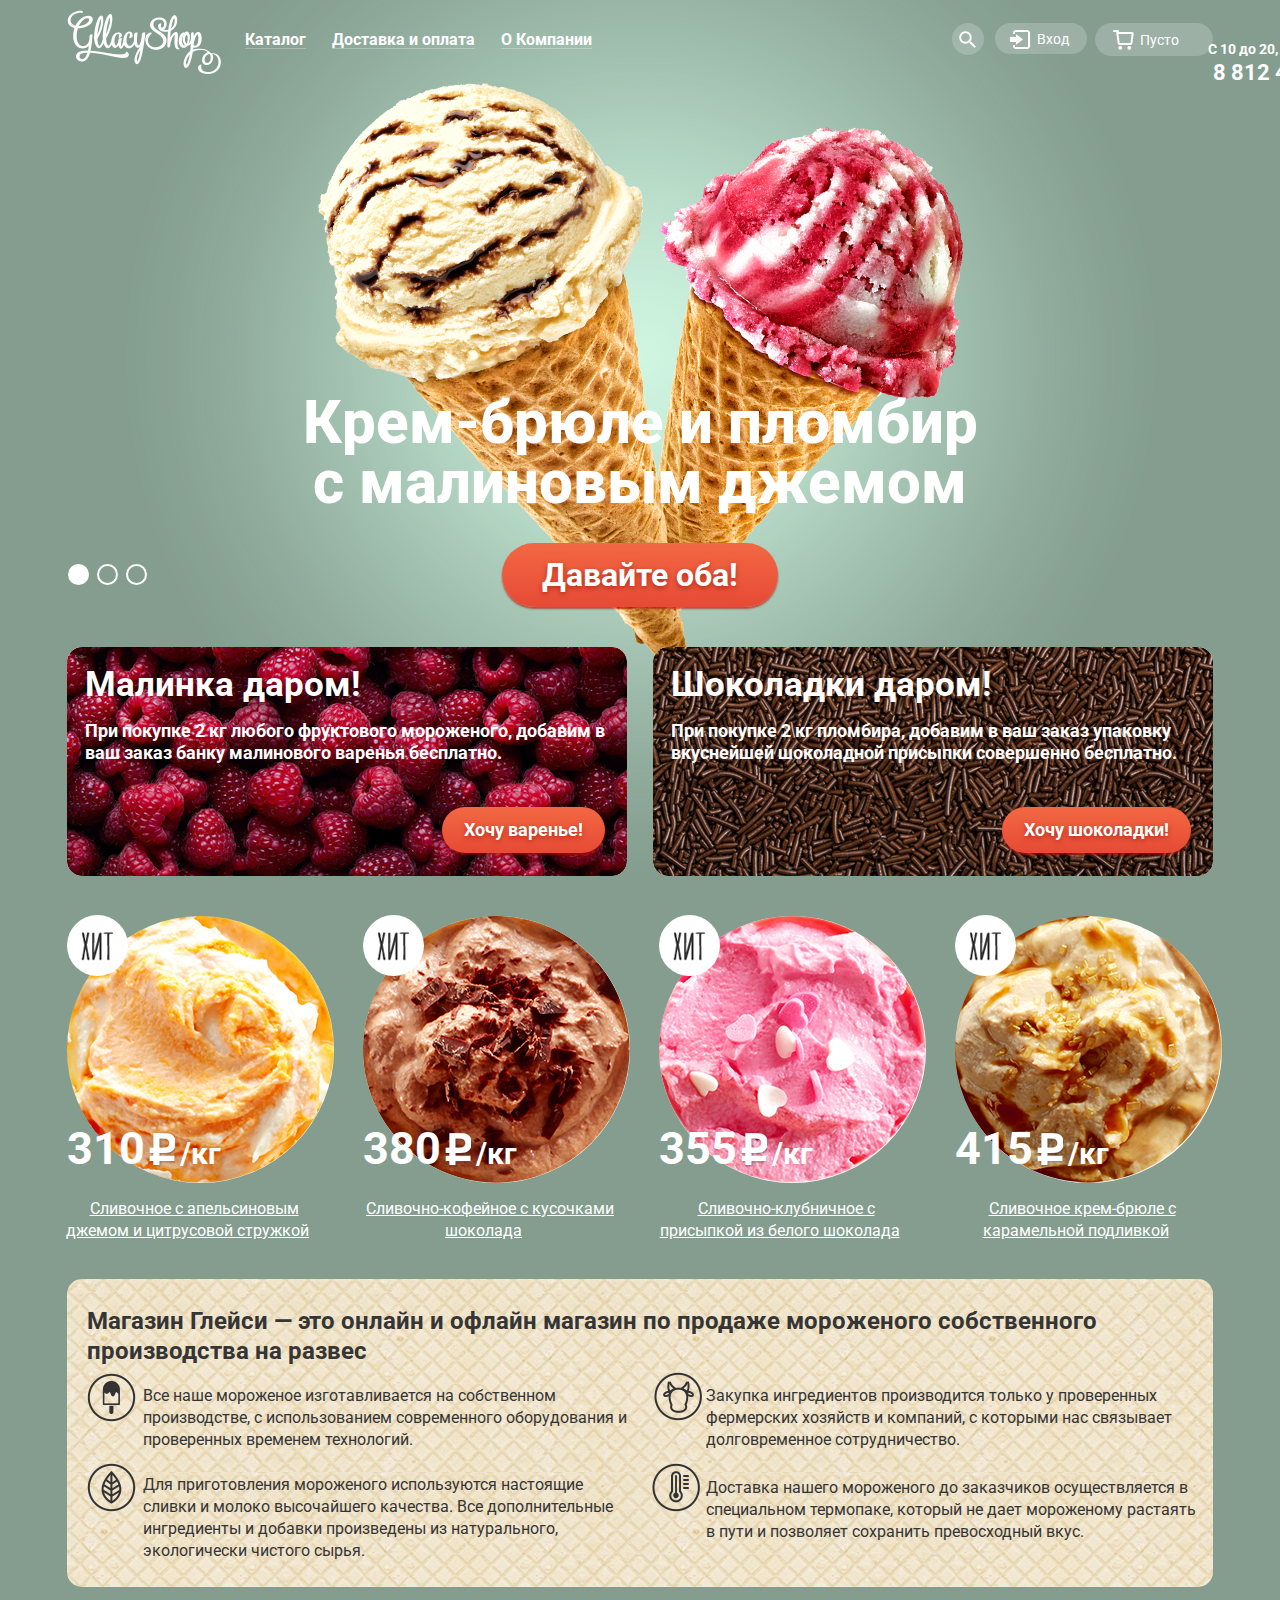
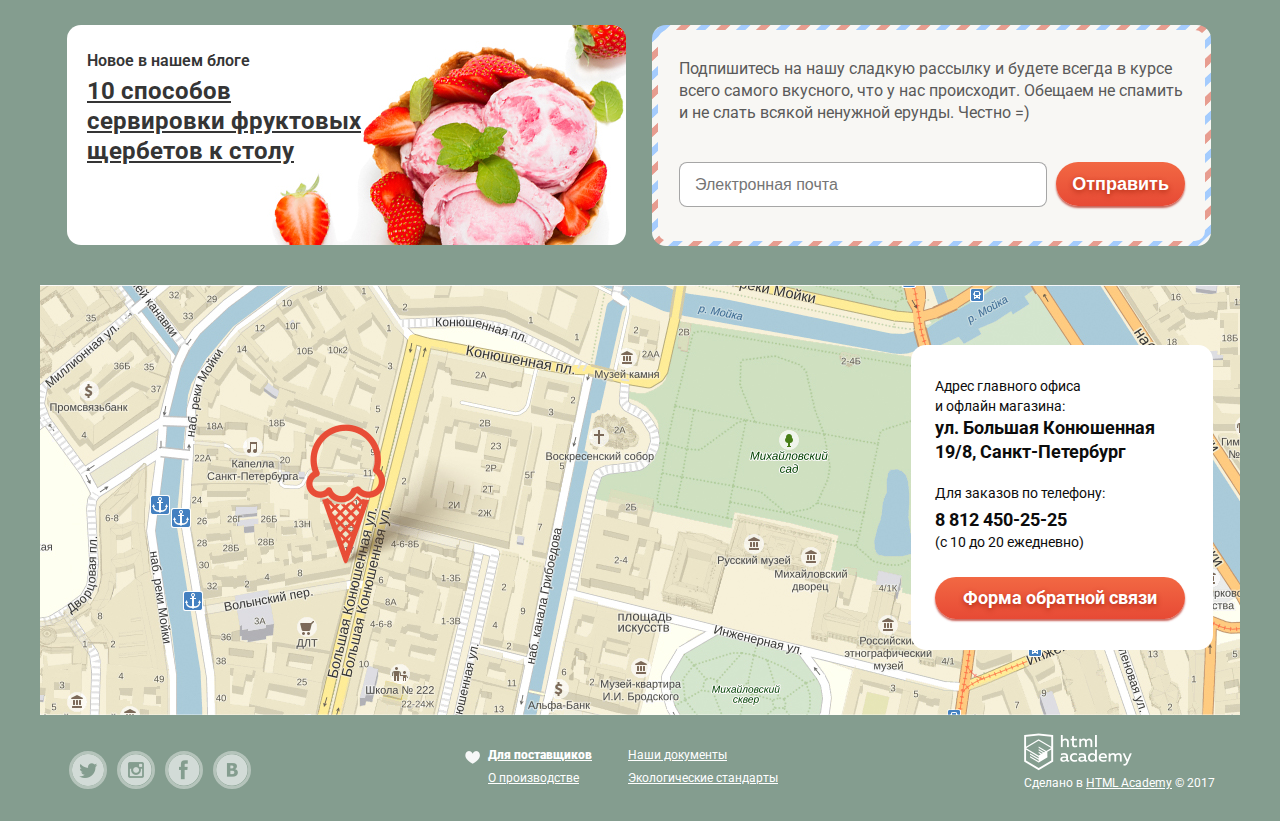
==== commit 5e69fc66: "Итоговые правки" ====
--- a/index.html
+++ b/index.html
@@ -38,10 +38,10 @@
 									</li>
 								</ul>
 							</li>
-							<li>
+							<li class="menu-item">
 								<a href="#" class="menu-item-link">Доставка и оплата</a>
 							</li>
-							<li>
+							<li class="menu-item">
 								<a href="#" class="menu-item-link">О Компании</a>
 							</li>
 						</ul>
--- a/css/style.css
+++ b/css/style.css
@@ -224,14 +224,6 @@
   width: 293px;
   min-height: 362px;
 
-  /*position: relative;
-  vertical-align: top;
-  float: left;
-  width: 267px;
-  margin-right: 26px;
-  margin-bottom: 50px;
-  min-height: 322px;
-  text-align: center;  */
 }
 
 .product-item {
@@ -246,13 +238,6 @@
   border-radius: 5px;
   z-index: 40;
 
-
-  /*position: absolute;
-  border-radius: 4px;
-  width: 275px;
-  padding: 9px 9px 16px 9px;
-  z-index: 40;
-  background-color: inherit;*/
 }
 .offer-look {
   position: absolute;
@@ -283,20 +268,10 @@
   background-color: rgba(255, 255, 255, 0.3);
   z-index: 50
 
-  /*background-color: rgba(247, 247, 244, 0.3); 
-  min-height: 405px;
-  z-index: 50;*/
 } 
 .product-card:hover .offer-look {
  display: block;
   z-index: 95;
-
- /* display: inline-block;
-  z-index: 95;
-  vertical-align: top;
-  position: absolute;
-  top: 350px;
-  right: 45px;*/
 }
  .product-hit::after {
   content: "";
@@ -311,15 +286,6 @@
   border-radius: 50%;
   z-index: 50;
 
-  /*position: absolute;
-  left: 0;
-  top: 10px;
-  height: 61px;
-  width: 61px;  
-  background-color: inherit;
-  background-image: url("../img/hit.jpg");
-  z-index: 50;
-  border-radius: 50px;*/
 }
 .less {
   font-size: 30px;
@@ -714,6 +680,8 @@
   width: 28px;
   height: 28px;
 }
+
+
 div.basket-tooltip {
   position: absolute;
   display: none;
@@ -864,6 +832,7 @@
   display: inline-block; 
 
 }
+
 .navigation {
   min-width: 480px;
   float: left; 
@@ -907,6 +876,8 @@
   padding-top: 8px;
   margin-right: 8px;
   padding-left: 42px;
+  font-size: 14px;
+  line-height: 16px;
  }
 .login::before {
   content: "";
@@ -934,10 +905,9 @@
   top: 0px;
   left: 0px;
 
-}
-.login a:hover {
-  color: black;
-}
+
+}
+
 .login:hover .login-enter {
   position: absolute;
   z-index: 80;
@@ -954,6 +924,10 @@
   top: -10px;
   left: 0px;
 
+}
+.login:hover a {
+  color: black;
+  position: relative;
 }
 
 .search-block-trigger {
@@ -1021,7 +995,7 @@
 }
 .search-form {
   top: 54px;
-  right: 271px;
+  right: 255px;
 }
 .search-block:hover .search-form {
   margin-top: 4px;
@@ -1042,9 +1016,9 @@
 .login-enter {
   
   top: 49px;
-  left: -117px;
-  min-height: 176px
-  width: 241px;
+  right: 0px;
+  min-height: 176px;
+  min-width: 241px;
   padding: 19px 17px 19px 19px;
   display: inline-block;
   font-size: 18px;
@@ -1247,9 +1221,7 @@
   background-position-y: 5px;
 }
  .modal {
-  position: absolute;
-  vertical-align: top;
-  display: inline-block;
+  
   margin: 0;
   padding: 0;
   width: 453px;
@@ -1259,10 +1231,13 @@
   background-color: #f7f7f4;
   border-radius: 10px;
   padding-left: 24px;
-  left: 530px;
-  top: 350px;
   z-index: 80;
-  display: none;   
+  position: fixed;
+  left: 50%;
+  top: 50%;
+  transform: translate(-50%, -50%);
+
+  display: none; 
 }
 .modal h5 {
   margin: 0;
@@ -1300,9 +1275,9 @@
   padding-left: 14px;
   margin-bottom: 22px;
 }
-.modal:hover input[type="text"],
-.modal:hover input[type="email"],
-.modal:hover textarea {
+input[type="text"]:hover,
+input[type="email"]:hover,
+textarea:hover {
   padding-top: 6px;
   padding-bottom: 5px;
   padding-left: 13px;
@@ -1361,35 +1336,22 @@
 }
 
 
-
-
-.feedback:hover .modal {  /*почему форма не выскакивает?*/
-  
-  position: fixed;
-  top: 50%;
-  display: block;
-  left: 50%;
-  z-index: 300;
-
-}
-
-
-
-
-
-
-
 .menu >li {
   
   display: inline-block;
   vertical-align: top;
 }
-.menu a:after {            /*вообще не поняла про это подчеркивание.Зачем лефт и райт 14?*/
-  left: 14px;
-  right: 14px;
-  height: 3px;
+.menu-item a {
+  position: relative;
+}
+.menu-item :after { 
+  content: "";
+  position: absolute;       
+  left: 13px;
+  right: 13px;
+  height: 1px;
   background-color: rgba(247,242,242,0.3);
-  bottom: 3px;
+  bottom: 7px;
 }
 .submenu {
   position: absolute;
@@ -1440,6 +1402,7 @@
   vertical-align: top;
 
 }
+
 .bread-crumbs ul {
   margin: 0;
   margin-top: 25px;
@@ -1748,8 +1711,8 @@
   top: 39px;
   right: 9px;
   left: 9px;
-  height: 3px;
-  background-color: rgba(0, 0, 0, 0.2);
+  height: 2px;
+  background-color: rgba(176, 176, 173, 0.3);
 
 }
 
@@ -1758,14 +1721,6 @@
   padding-right: 27px;
 }
 
-
-
-
-
-
-
-
-
 .catalog {
 
 font-size: 0;
@@ -1773,206 +1728,3 @@
 }
 
 
-
-/*.item-img {
-
-position: relative;
-
-z-index: 1;
-
-
-
-border-radius: 50%;
-
-}*/
-
-
-
-
-
-
-/*
-.catalog-items .item {
-
-margin-bottom: 38px;
-
-}
-
-
-
-.popular-item::before {
-
-content: "";
-
-position: absolute;
-
-top: 0;
-
-left: 0;
-
-z-index: 35;
-
-
-
-width: 61px;
-
-height: 61px;
-
-
-
-background-image: url(../img/hit.png);
-
-background-repeat: no-repeat;
-
-}
-
-
-
-.item:nth-child(4n) {
-
-margin-right: 0;
-
-}
-
-
-
-.item .item-title {
-
-position: relative;
-
-z-index: 30;
-
-
-
-width: 260px;
-
-margin: 0;
-
-margin-top: 7px;
-
-margin-left: 4px;
-
-
-
-font-weight: 500;
-
-font-size: 16px;
-
-line-height: 22px;
-
-}
-
-
-
-.item .btn {
-
-position: absolute;
-
-bottom: -54px;
-
-left: 28px;
-
-z-index: 20;
-
-
-
-display: none;
-
-}
-
-
-
-.item::after {
-
-content: "";
-
-position: absolute;
-
-top: -5px;
-
-right: -12px;
-
-bottom: -74px;
-
-left: -12px;
-
-
-
-display: none;
-
-
-
-background-color: rgba(255, 255, 255, 0.3);
-
-border-radius: 8px;
-
-box-shadow: 0 20px 20px rgba(0, 0, 0, 0.4);
-
-}
-
-
-
-.item .price {
-
-position: absolute;
-
-top: 204px;
-
-left: 0;
-
-z-index: 40;
-
-
-
-font-weight: 700;
-
-font-size: 30px;
-
-line-height: 40px;
-
-
-
-filter: drop-shadow(0 1px 2px rgba(49, 50, 53, 0.50));
-
-}
-
-
-
-.left-price {
-
-padding-right: 34px;
-
-
-
-font-size: 45px;
-
-line-height: 55px;
-
-
-
-background-image: url("../img/r.png");
-
-background-repeat: no-repeat;
-
-background-position: 80px 12px;
-
-}
-
-
-
-.item:hover::after,
-
-.item:hover .btn {
-
-display: block;
-
-}
-
-
-
-.item:hover {
-
-z-index: 50;
-
-}
-*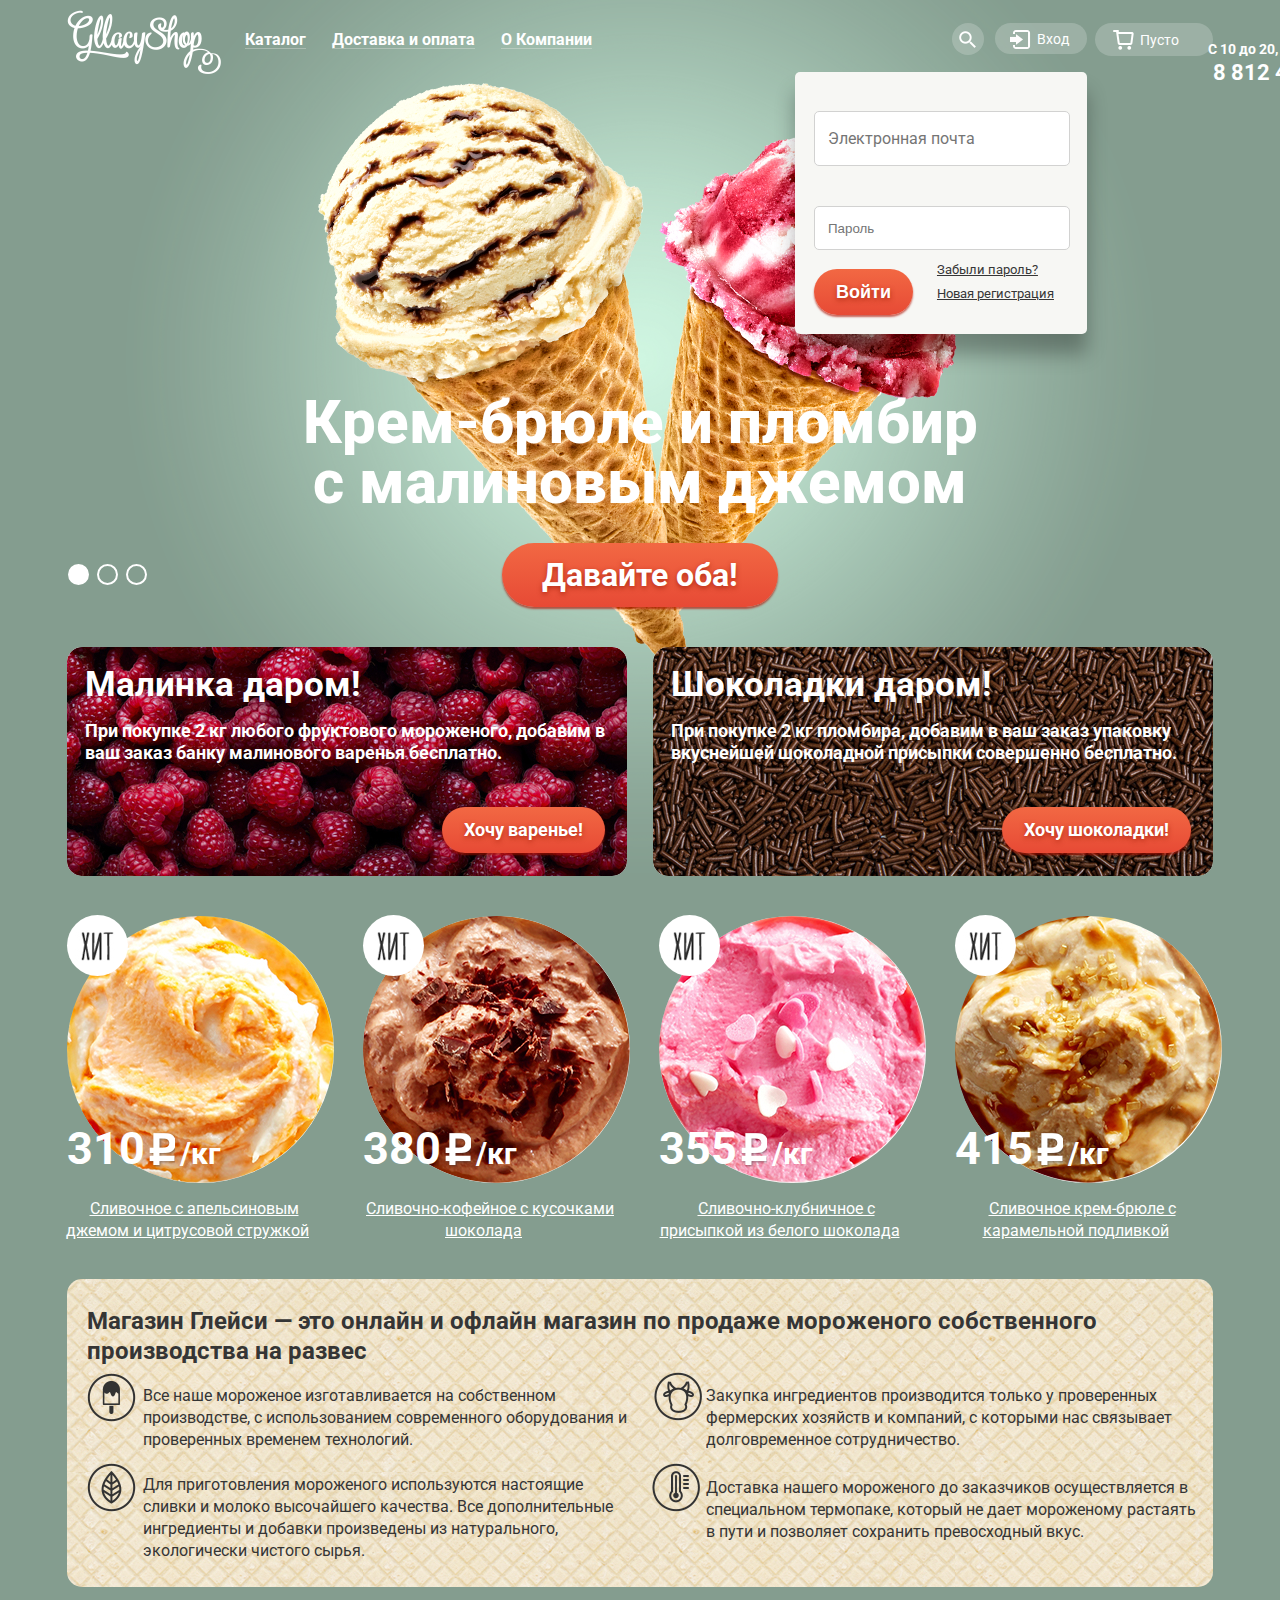
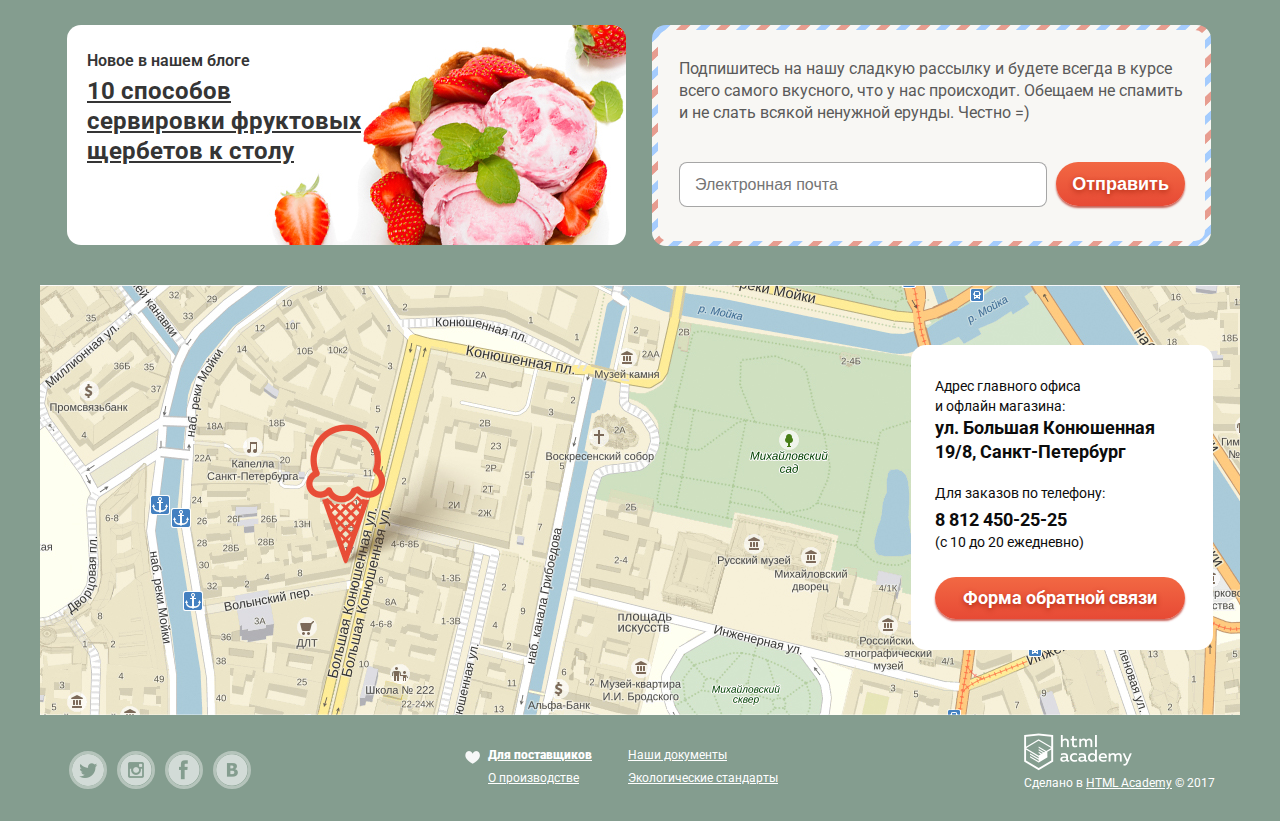
==== commit 4139b40b: "Попытка намбер ту" ====
--- a/index.html
+++ b/index.html
@@ -56,7 +56,7 @@
 						<div class="login">
 							<a href="#">Вход</a>
 							<form class="login-enter user-form" action="#" method="post">								
-								<input type="e-mail" name="e-mail" placeholder="Электронная почта">
+								<input type="email" name="e-mail" placeholder="Электронная почта">
 								<input type="password" name="password" placeholder="Пароль">
 								<button type="submit" class="login-enter-btn btn">Войти</button>
 								<div class="login-enter-href">
@@ -75,8 +75,8 @@
 					</div>
 				</div>
 			</header>
-			<div class="main main-index">
-				<main class="index-page">
+			<main class="index-page">
+				<div class="main main-index">				
 					<div class="slider">			
 						<div class="slide" id="slide1">
 							<h1>Крем-брюле и пломбир с малиновым джемом</h1> 
--- a/css/style.css
+++ b/css/style.css
@@ -1013,42 +1013,6 @@
   left: 0;
 }
 
-.login-enter {
-  
-  top: 49px;
-  right: 0px;
-  min-height: 176px;
-  min-width: 241px;
-  padding: 19px 17px 19px 19px;
-  display: inline-block;
-  font-size: 18px;
-  line-height: 24px;  
-  background-color: #f7f7f4;
-  
-}
-.login-enter input {
-  width: 239px;
-  min-height: 40px;
-  margin-top: 20px;
-  border-radius: 5px;
-  border: 1px solid #d2d2d1;
-  padding-left: 13px;
-}
-.login-enter-href a {
-  
-  width: 120px;
-  text-align: left;
-  color: #363636;
-  font-size: 13px;
-  line-height: 24px;
-  text-decoration: underline;
-  display: block;
-  padding: 0;
-  padding-left: 20px;
-}
-.login-enter-btn {
-  margin-top: 19px;
-}
 
 .basket {
   vertical-align: top;
@@ -1728,3 +1692,39 @@
 }
 
 
+.login-enter {
+  
+  top: 49px;
+  right: 0px;
+  min-height: 176px;
+  min-width: 241px;
+  padding: 19px 17px 19px 19px;
+  display: inline-block;
+  font-size: 18px;
+  line-height: 24px;  
+  background-color: #f7f7f4;
+  
+}
+.login-enter input {
+  width: 239px;
+  min-height: 40px;
+  margin-top: 20px;
+  border-radius: 5px;
+  border: 1px solid #d2d2d1;
+  padding-left: 13px;
+}
+.login-enter-href a {
+  
+  width: 120px;
+  text-align: left;
+  color: #363636;
+  font-size: 13px;
+  line-height: 24px;
+  text-decoration: underline;
+  display: block;
+  padding: 0;
+  padding-left: 20px;
+}
+.login-enter-btn {
+  margin-top: 19px;
+}
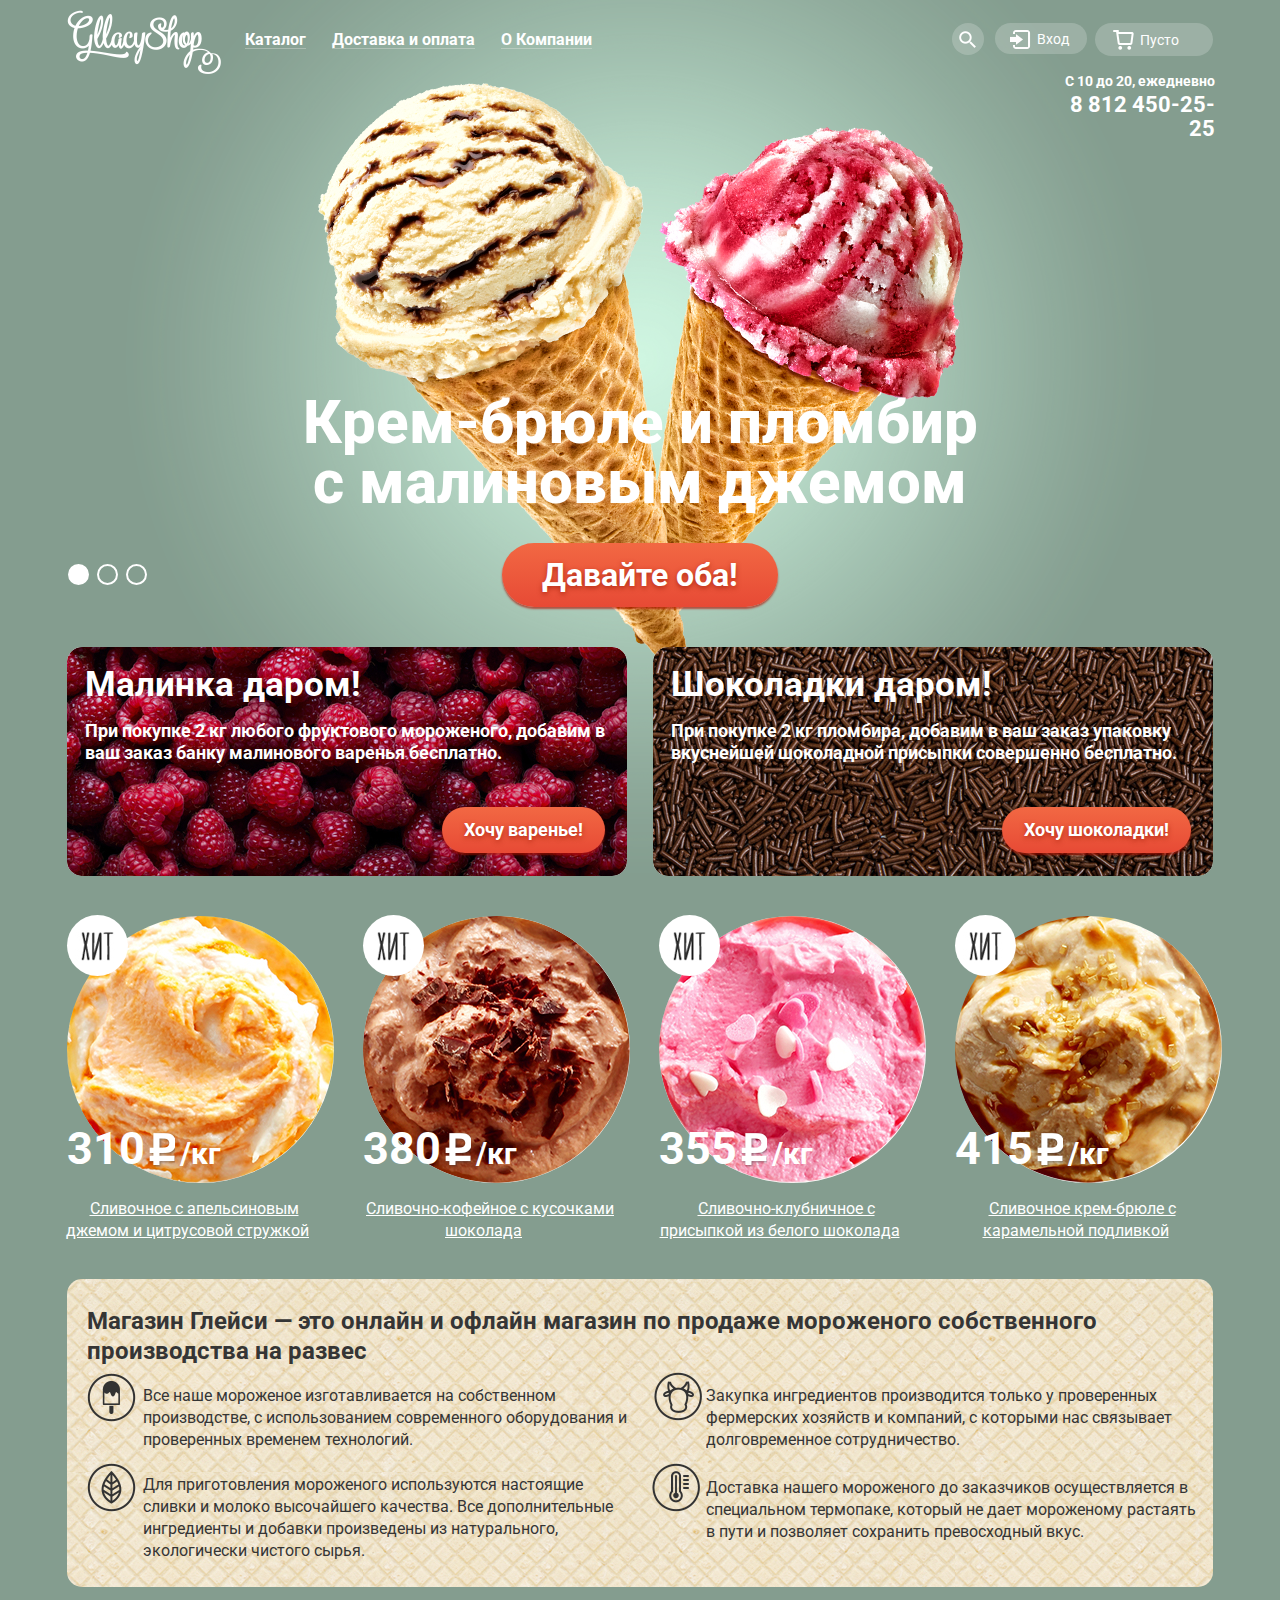
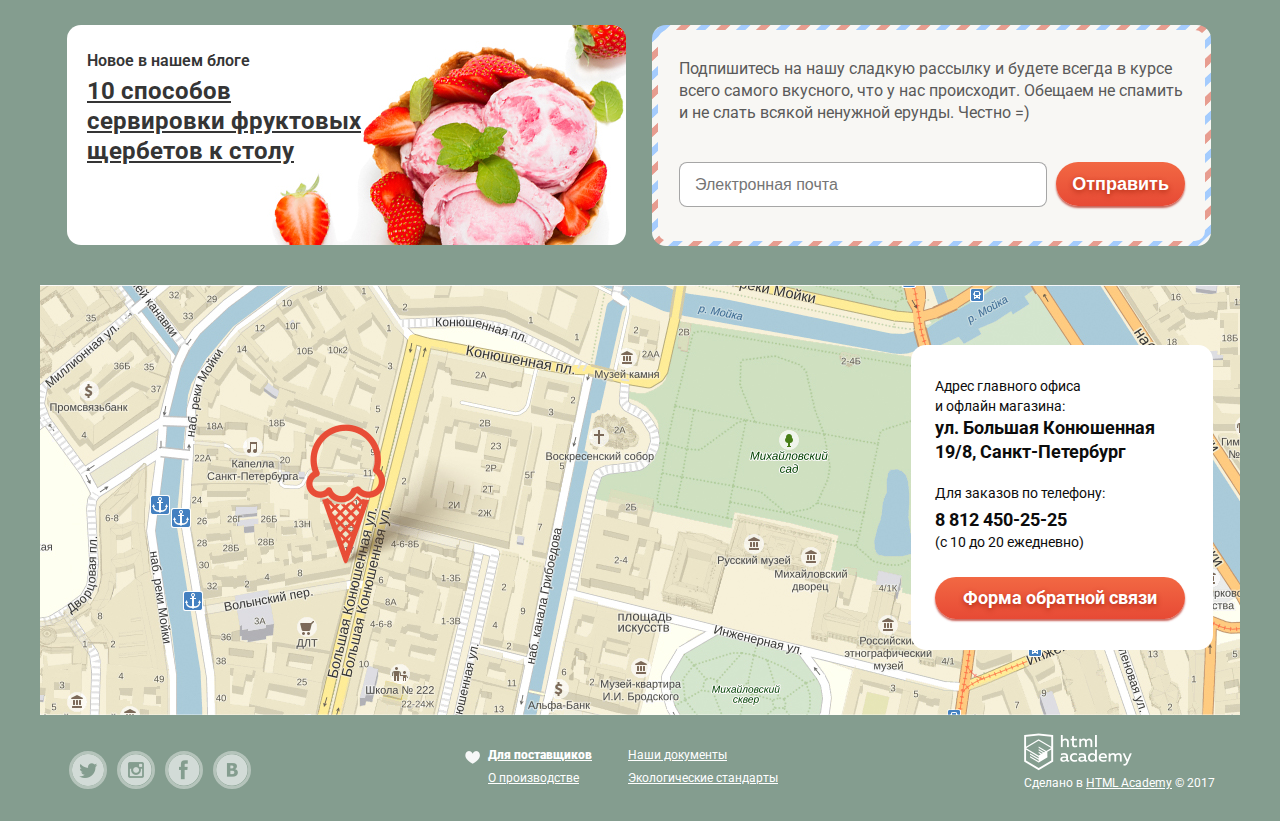
==== commit 7320a5c9: "Попытка намбер три" ====
--- a/index.html
+++ b/index.html
@@ -67,11 +67,11 @@
 						</div>
 						<div class="basket-order">
 							<a href="#" class="basket">Пусто</a>
-						</div>	
-						<div class="time">
-							<p>С 10 до 20, ежедневно</p>
-							<p class="time-telephone">8 812 450-25-25</p>
-						</div>					
+						</div>									
+					</div>
+					<div class="time">
+						<p>С 10 до 20, ежедневно</p>
+						<p class="time-telephone">8 812 450-25-25</p>
 					</div>
 				</div>
 			</header>
--- a/css/style.css
+++ b/css/style.css
@@ -54,6 +54,7 @@
   margin-top: 10px;
   
 }
+
 .bread-crumbs-title {
   float: left;
   position: absolute;
@@ -62,17 +63,18 @@
 }
 .time {
   width: 170px;
-  float: right;
+  position: absolute;
   vertical-align: bottom;
   text-align: right;
   color: #ffffff;
   font-size: 14px;
   line-height: 16px;
   font-weight: 700;
-  position: absolute;
   padding-top: 18px;
   padding-left: 93px;
   z-index: 10;
+  right: 25px;
+  top: 55px;
 }
 .time-telephone {
   font-size: 22px;
@@ -858,6 +860,90 @@
   text-align: left; 
 
 }
+
+ .modal {
+  
+  margin: 0;
+  padding: 0;
+  width: 453px;
+  min-height: 441px;
+  font-size: 24px;
+  line-height: 28px;
+  background-color: #f7f7f4;
+  border-radius: 10px;
+  padding-left: 24px;
+  z-index: 80;
+  position: fixed;
+  left: 50%;
+  top: 50%;
+  transform: translate(-50%, -50%);
+
+  display: none; 
+}
+.modal h5 {
+  margin: 0;
+  padding-top: 18px;
+  padding-bottom: 22px;
+}
+.modal input[type="text"],
+.modal input[type="email"] {
+  width: 267px;
+  padding-top: 7px;
+  padding-bottom: 6px;
+  padding-left: 14px;
+  min-height: 29px;
+  font-family: Roboto, Arial, sans-serif;
+  font-size: 16px;
+  line-height: 24px;
+  outline: none;
+  color: #979797;
+  border: 1px solid #d2d2d1;
+  border-radius: 5px;
+  margin-bottom: 20px;
+}
+textarea {
+  width: 411px;
+  min-height: 153px;
+  color: #979797;
+  border: 1px solid #d2d2d1;
+  border-radius: 5px;
+  font-family: Roboto, Arial, sans-serif;
+  font-size: 16px;
+  line-height: 24px;
+  outline: none;
+  padding-top: 7px;
+  padding-bottom: 6px;
+  padding-left: 14px;
+  margin-bottom: 22px;
+}
+.modal input[type="text"]:hover,
+.modal input[type="email"]:hover,
+.modal textarea:hover {
+  padding-top: 6px;
+  padding-bottom: 5px;
+  padding-left: 13px;
+  border: 2px solid rgba(56, 74, 93, 0.48); 
+}
+input:focus { 
+  border-color: #cbe0f6;
+}
+.modal input[type="text"]:focus,
+.modal input[type="email"]:focus,
+.modal textarea:focus {
+  border-color: #cbe0f6;
+  color: #000000;
+}
+.login-enter input[type="password"]:hover,
+.login-enter input[type="email"]:hover {
+  padding: 8px 12px;
+  border: 1px solid rgba(56, 74, 93, 0.48); 
+}
+.login-enter input[type="password"]:focus,
+.login-enter input[type="email"]:focus {
+  border: 1px solid #cbe0f6;
+  color: #000000;
+
+}
 .menu-item-link:hover {
   background-color: white;
   color: black;
@@ -907,6 +993,48 @@
 
 
 }
+.login-enter {
+  
+  right: -3px;
+  min-height: 176px;
+  min-width: 277px;
+  padding: 19px 17px 19px 19px;
+  font-size: 18px;
+  line-height: 24px;  
+  background-color: #f7f7f4;
+  box-shadow: 0px 20px 20px 0px rgba(0, 0, 0, 0.3);
+  z-index: 65;
+  border-radius: 5px;
+
+  
+}
+.login-enter input {
+  width: 100%;
+  min-height: 40px;
+  margin-bottom: 20px;
+  border-radius: 5px;
+  border: 1px solid #d2d2d1;
+  padding: 9px 13px;
+  box-sizing: border-box;
+  font-size: 14px;
+  line-height: 24px;
+}
+.login-enter-href a {
+  
+  width: 120px;
+  text-align: left;
+  color: #363636;
+  font-size: 13px;
+  line-height: 24px;
+  text-decoration: underline;
+  display: block;
+  padding: 0;
+  padding-left: 20px;
+}
+.login-enter-btn {
+/*margin-top: 19px;*/
+  float: left;
+}
 
 .login:hover .login-enter {
   position: absolute;
@@ -925,6 +1053,10 @@
   left: 0px;
 
 }
+.login-enter-href {
+  float: right;
+}
+
 .login:hover a {
   color: black;
   position: relative;
@@ -965,7 +1097,7 @@
   top: 0px;
   left: 0px;
 } 
-.user-form {
+.search-form {
   position: absolute;
   background-color: #fefefe;
   display: none;
@@ -1184,78 +1316,7 @@
   background: url("../img/heart-icon.png") no-repeat;
   background-position-y: 5px;
 }
- .modal {
-  
-  margin: 0;
-  padding: 0;
-  width: 453px;
-  min-height: 441px;
-  font-size: 24px;
-  line-height: 28px;
-  background-color: #f7f7f4;
-  border-radius: 10px;
-  padding-left: 24px;
-  z-index: 80;
-  position: fixed;
-  left: 50%;
-  top: 50%;
-  transform: translate(-50%, -50%);
-
-  display: none; 
-}
-.modal h5 {
-  margin: 0;
-  padding-top: 18px;
-  padding-bottom: 22px;
-}
-.modal input[type="text"],
-input[type="email"] {
-  width: 267px;
-  padding-top: 7px;
-  padding-bottom: 6px;
-  padding-left: 14px;
-  min-height: 29px;
-  font-family: Roboto, Arial, sans-serif;
-  font-size: 16px;
-  line-height: 24px;
-  outline: none;
-  color: #979797;
-  border: 1px solid #d2d2d1;
-  border-radius: 5px;
-  margin-bottom: 20px;
-}
-textarea {
-  width: 411px;
-  min-height: 153px;
-  color: #979797;
-  border: 1px solid #d2d2d1;
-  border-radius: 5px;
-  font-family: Roboto, Arial, sans-serif;
-  font-size: 16px;
-  line-height: 24px;
-  outline: none;
-  padding-top: 7px;
-  padding-bottom: 6px;
-  padding-left: 14px;
-  margin-bottom: 22px;
-}
-input[type="text"]:hover,
-input[type="email"]:hover,
-textarea:hover {
-  padding-top: 6px;
-  padding-bottom: 5px;
-  padding-left: 13px;
-  border: 2px solid rgba(56, 74, 93, 0.48); 
-}
-input:focus { 
-  border-color: #cbe0f6;
-}
-.modal input[type="text"]:focus,
-.modal input[type="email"]:focus,
-.modal textarea:focus {
-  border-color: #cbe0f6;
-  color: #000000;
-}
+
 
 .send-btn {
   float: right;
@@ -1692,39 +1753,4 @@
 }
 
 
-.login-enter {
-  
-  top: 49px;
-  right: 0px;
-  min-height: 176px;
-  min-width: 241px;
-  padding: 19px 17px 19px 19px;
-  display: inline-block;
-  font-size: 18px;
-  line-height: 24px;  
-  background-color: #f7f7f4;
-  
-}
-.login-enter input {
-  width: 239px;
-  min-height: 40px;
-  margin-top: 20px;
-  border-radius: 5px;
-  border: 1px solid #d2d2d1;
-  padding-left: 13px;
-}
-.login-enter-href a {
-  
-  width: 120px;
-  text-align: left;
-  color: #363636;
-  font-size: 13px;
-  line-height: 24px;
-  text-decoration: underline;
-  display: block;
-  padding: 0;
-  padding-left: 20px;
-}
-.login-enter-btn {
-  margin-top: 19px;
-}
+
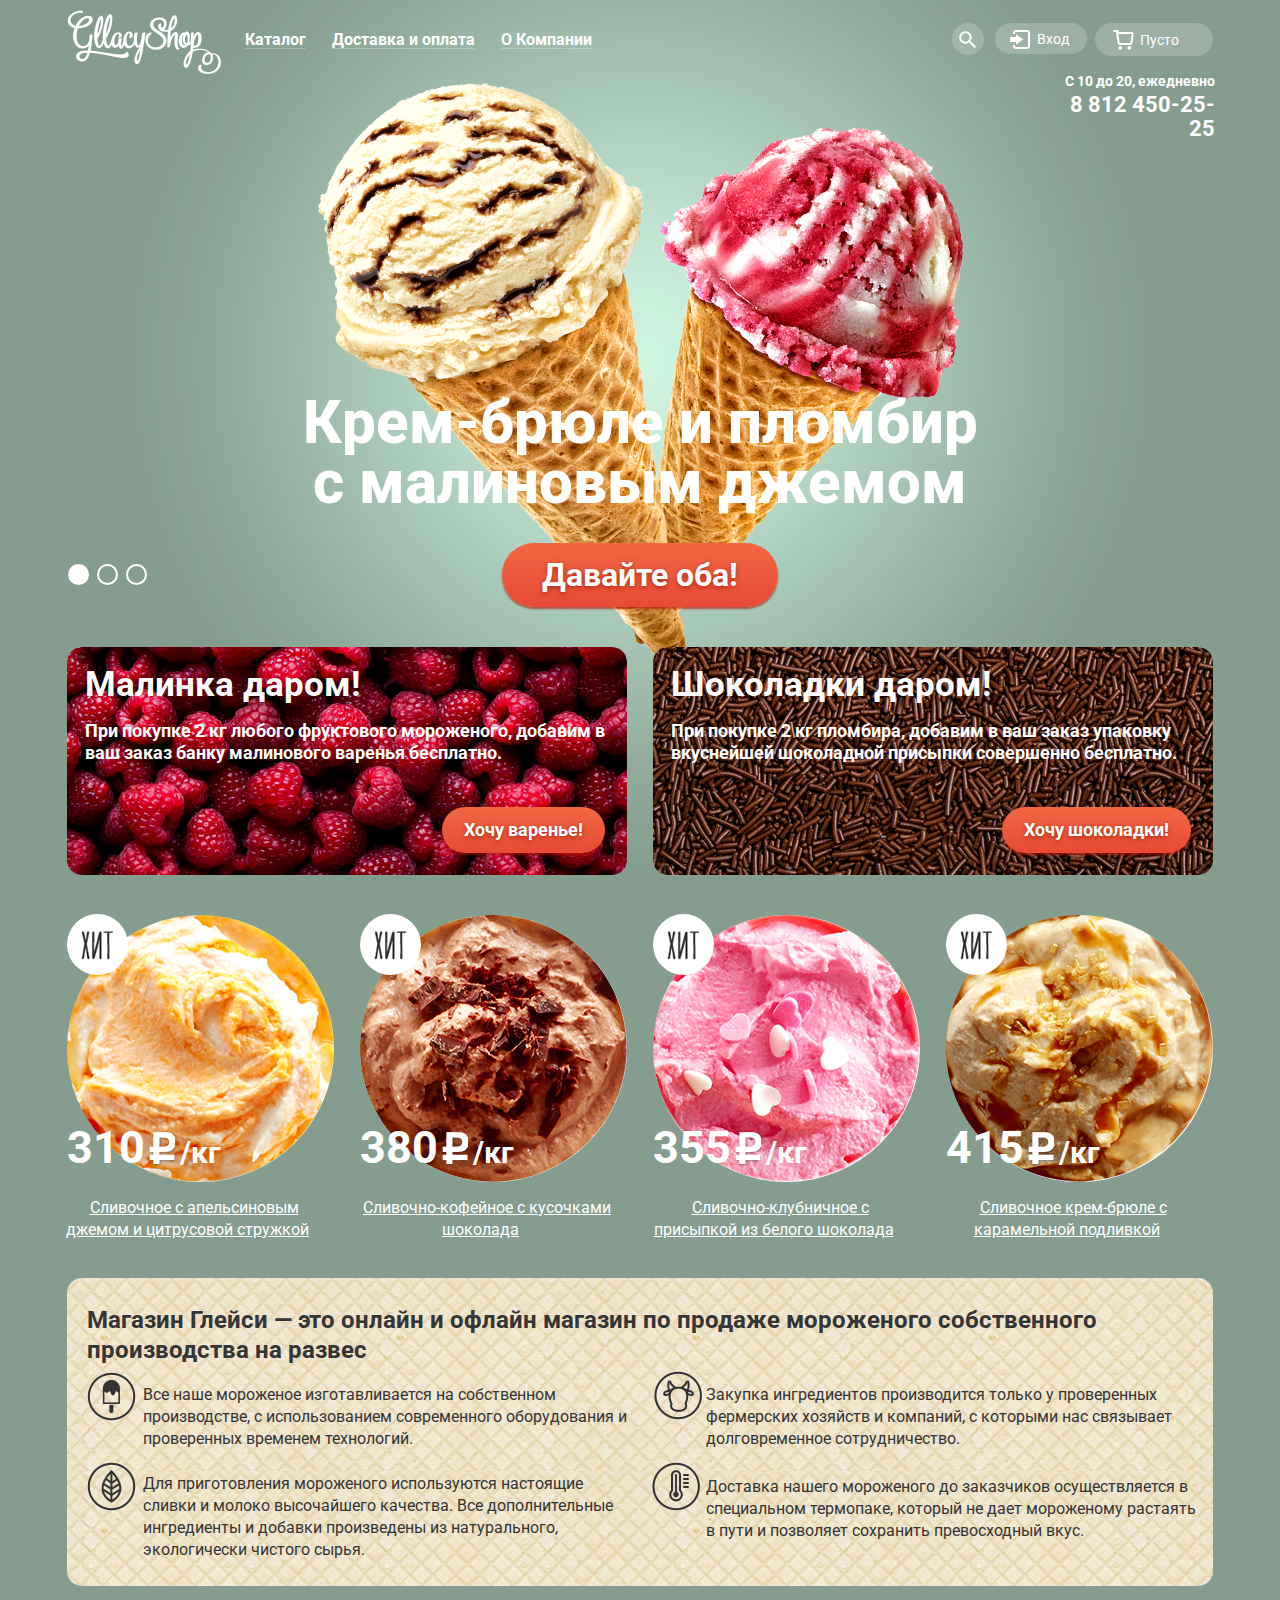
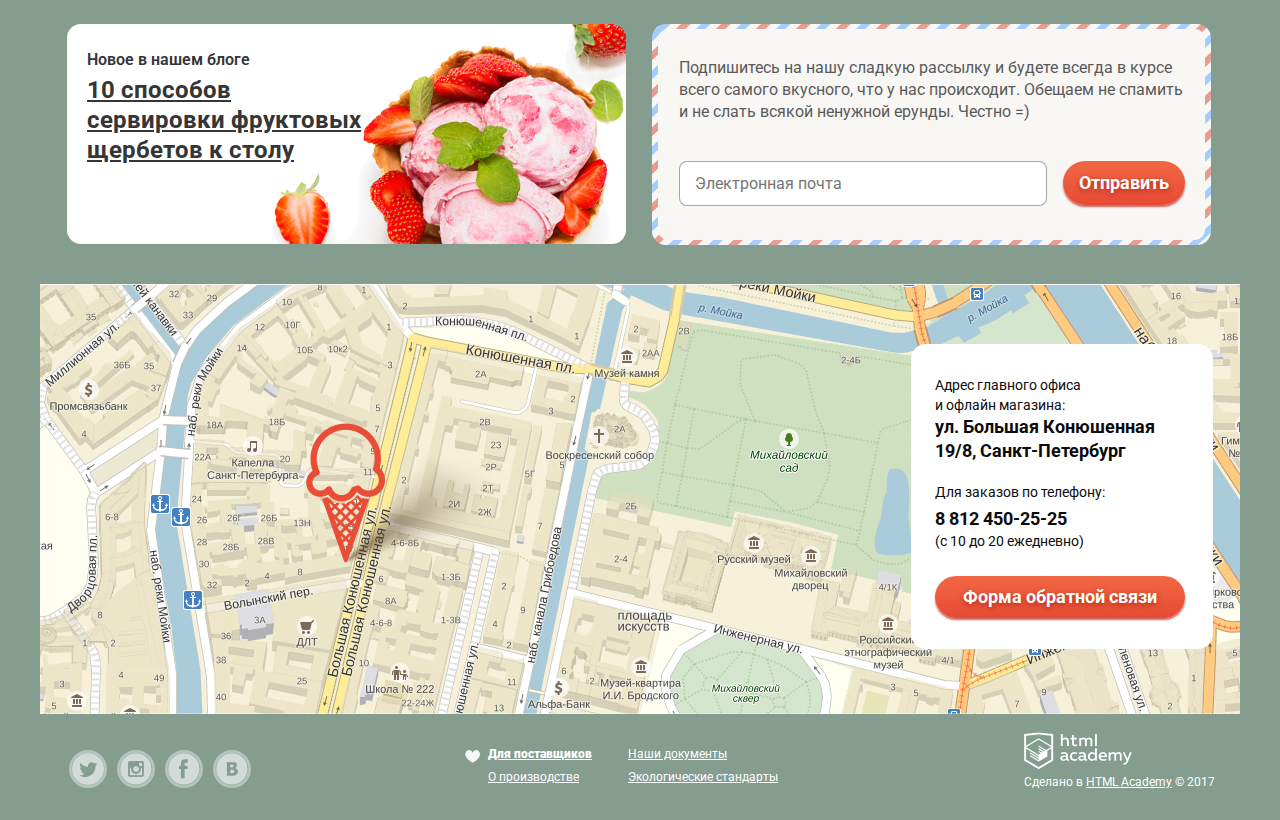
==== commit c1e813a9: "Правки" ====
--- a/index.html
+++ b/index.html
@@ -3,19 +3,18 @@
 	<head>
 		<meta charset="utf-8">
 		<title>HTML Academy: Глейси</title>
+		<link rel="stylesheet" href="css/normalize.css">
 		<link rel="stylesheet" href="https://fonts.googleapis.com/css?family=Roboto:400,700&amp;subset=cyrillic" type="text/css">
 		<link href="css/style.css" rel="stylesheet">
 	</head>
 	<body>
 		<input type="radio" id="btn-1" name="toggle" checked>
-    	<input type="radio" id="btn-2" name="toggle">
-    	<input type="radio" id="btn-3" name="toggle">
+		<input type="radio" id="btn-2" name="toggle">
+		<input type="radio" id="btn-3" name="toggle">
 		<div class="page-wrapper">
 			<header class="top-main">
 				<div class="top-case clearfix">
-					<a href="#" class="logo">
-						<img src="img/logo.png" alt="logo">
-					</a>
+					<img src="img/logo.png" alt="logo" class="logo">
 					<nav class="navigation">
 						<ul class="menu">
 							<li class="menu-item">
@@ -25,7 +24,7 @@
 										<a href="#" class="submenu-item-main item-active">Новинки</a> 
 									</li>
 									<li>
-										<a href="#" class="submenu-item-main">Сливочное</a>										
+										<a href="catalog.html" class="submenu-item-main">Сливочное</a>										
 									</li>
 									<li>
 										<a href="#" class="submenu-item-main">Щербеты</a>
@@ -92,8 +91,8 @@
 						</div>
 						<div class="slider-controls">
 							<label for="btn-1"></label>
-           					<label for="btn-2"></label>
-            				<label for="btn-3"></label>
+							<label for="btn-2"></label>
+							<label for="btn-3"></label>
 						</div>
 					</div>
 					<section class="offers clearfix">
@@ -114,7 +113,7 @@
 								<div class="product-item product-hit">
 									<div class="product-item-content">
 										<div class="product-img">
-											<img src="img/orange_jam.jpg" alt="">
+											<img src="img/orange_jam.jpg" width="267" height="267" alt="">
 										</div>
 										<p class="rubles"><span class="ruble">310</span><span class="less">/кг</span></p> 
 										<p class="item"><a href="#"> Сливочное с апельсиновым <br> джемом и цитрусовой стружкой</a></p>
@@ -126,7 +125,7 @@
 								<div class="product-item product-hit">
 									<div class="product-item-content">
 										<div class="product-img">
-											<img src="img/cofee_choco.jpg" alt="">
+											<img src="img/cofee_choco.jpg" width="267" height="267" alt="">
 										</div>
 										<p class="rubles"><span class="ruble">380</span><span class="less">/кг</span></p> 
 										<p class="item"><a href="#">Сливочно-кофейное с кусочками <br> шоколада</a> </p>
@@ -138,7 +137,7 @@
 								<div class="product-item product-hit">
 									<div class="product-item-content">
 										<div class="product-img">
-											<img src="img/strawberry.jpg" alt="">
+											<img src="img/strawberry.jpg" width="267" height="267" alt="">
 										</div>
 										<p class="rubles"><span class="ruble">355</span><span class="less">/кг</span></p> 
 										<p class="item"><a href="#">Сливочно-клубничное с <br> присыпкой из белого шоколада</a></p>
@@ -150,7 +149,7 @@
 								<div class="product-item product-hit">
 									<div class="product-item-content">
 										<div class="product-img">
-											<img src="img/with_caramel.jpg" alt="">
+											<img src="img/with_caramel.jpg" width="267" height="267" alt="">
 										</div>
 										<p class="rubles"><span class="ruble">415</span><span class="less">/кг</span></p> 
 										<p class="item"><a href="#">Сливочное крем-брюле с <br> карамельной подливкой</a></p>
@@ -199,10 +198,10 @@
 			</main>
 			<footer class="footer clearfix">
 				<section class="social">
-					<a href="#" class="tw">tw</a>
-					<a href="#" class="inst">inst</a>  	
-					<a href="#" class="fb">fb</a>	
-					<a href="#" class="vk">vk</a>
+					<a href="#" class="tw">Twitter</a>
+					<a href="#" class="inst">Instagram</a>  	
+					<a href="#" class="fb">Facebook</a>	
+					<a href="#" class="vk">Vkontakte</a>
 				</section>  
 				<section class="footer-navigation">
 					<a href="#" class="contact heart"><b> Для поставщиков</b></a>
@@ -212,12 +211,12 @@
 				</section>	
 				<section class="made">  
 					<a href="#"><img src="img/html-icon.png" class="logo-html" alt=""></a> 			
-					<p>Сделано в <a href="https://htmlacademy.ru">HTML Academy</a> &copy; 2017</p> 
+					<p>Сделано в <a href="https://htmlacademy.ru/intensive/htmlcss">HTML Academy</a> &copy; 2017</p> 
 				</section>
 			</footer>
 			<div class="modal">
 				<button class="modal-close" type="button" title="Закрыть">Закрыть</button>
-				<form action="#" method="post">
+				<form action="feedback-form.html" method="post">
 					<h5>Мы обязательно вам ответим!</h5>
 					<input type="text" name="name" placeholder="Как вас зовут?">
 					<input type="email" name="e-mail" placeholder="Ваша почта для ответа?">
--- a/css/style.css
+++ b/css/style.css
@@ -9,28 +9,25 @@
 body > input[type="radio"] {
   display: none;
 }
-
 .page-wrapper { 
-
  background: #849d8f  no-repeat top center;
  transition: background-image 0.5s ease, background-color 0.5s ease;
-
 } 
 .main {
   width: 1200px;
   margin: 0 auto;
-
 }
 .top-main {
     width: 1200px;
   margin: 0 auto;
 }
-h1 {
+.slide h1,
+.index-page h1 {
   font-size: 35px;
   line-height: 41px;
   color: #ffffff;                  
 }
-h2 {
+.offers h2 {
   font-size: 35px;
   line-height: 41px;
   color: #ffffff;
@@ -40,21 +37,21 @@
 }
 .clearfix::after {
   content: "";
-
   display: table;
   clear: both;
 }
 .top-case {
   padding: 0 27px;
- position: relative;
+  position: relative;
 }
 .logo {
-  /*min-height: 112px;*/
   float: left;
-  margin-top: 10px;
-  
-}
-
+  margin-top: 10px;  
+}
+.top-case img {
+  border: none;
+  outline: none;
+}
 .bread-crumbs-title {
   float: left;
   position: absolute;
@@ -86,7 +83,6 @@
   margin: 0;
   margin-bottom: 4px;
 }
-
 .user {
   min-width: 253px;
   float: right;
@@ -95,8 +91,7 @@
   padding-top: 23px; 
  }
 .user div  {
-  display: inline-block;
- 
+  display: inline-block; 
 }
 .slider {
   margin-bottom: 54px;
@@ -130,12 +125,10 @@
   background-color: #849d8f;
   background-image: url("../img/slider-1.png");
 }
-
 #btn-2:checked ~ .page-wrapper {
   background-color: #8996a6;
   background-image: url("../img/slider-2.png");
 }
-
 #btn-3:checked ~ .page-wrapper {
   background-color: #9d8b84;
   background-image: url("../img/slider-3.png");
@@ -143,14 +136,11 @@
 .page-wrapper::before,
 .page-wrapper::after {
   content: "";
-
   visibility: hidden;
 }
-
 .page-wrapper::before {
   background-image: url("../img/slider-2.png");
 }
-
 .page-wrapper::after {
   background-image: url("../img/slider-3.png");
 }
@@ -161,22 +151,23 @@
   width: 524px;
   float: left;
   padding: 0 18px;
-  height: 229px;
+  min-height: 135px;
   margin-bottom: 30px;
-  background: #96000f url("../img/raspberry_background.jpg") no-repeat;
+  background: #96000f url("../img/raspberry_background.jpg");
   border-radius: 15px;
-  margin-right: 13px;
-  
+  margin-right: 13px;  
+  padding-bottom: 93px;
 }
 .choco {
-  height: 229px;
+  min-height: 135px;
   width: 524px;
   padding: 0 18px;
   float: right;   
   margin-bottom: 30px;
   margin-left: 13px;
-  background: #6e4029 url("../img/choco_background.jpg")no-repeat;
+  background: #6e4029 url("../img/choco_background.jpg");
   border-radius: 15px;
+  padding-bottom: 93px;
 }
 .offer {
   color: #ffffff;
@@ -207,27 +198,24 @@
 .offers-btn {
   right: 22px;
   position: absolute;
-  top: 160px;
+  bottom: 22px;
 }
 .offers p {
   margin-top: 15px;
 }
 .pages-wrapper {
   margin: 0 auto;
-  width: 1200px;
+  width: 1172px;
+  font-size: 0;
   padding: 0 14px;
 }
-
-
 .product-card {
   position: relative;
   display: inline-block;
   vertical-align: top;
   width: 293px;
   min-height: 362px;
-
-}
-
+}
 .product-item {
   position: absolute;
   top: 0;
@@ -239,7 +227,6 @@
   padding: 9px 13px 21px 13px;
   border-radius: 5px;
   z-index: 40;
-
 }
 .offer-look {
   position: absolute;
@@ -261,19 +248,15 @@
   background-color: #e74d37;
   box-shadow: 0 1px 2px #ab1000;
   background-image: linear-gradient(bottom, #e74a35 0%, #f16843 100%);
-
-
-
   display: none;
 }
 .product-card:hover .product-item {
   background-color: rgba(255, 255, 255, 0.3);
-  z-index: 50
-
+  z-index: 50;
 } 
 .product-card:hover .offer-look {
  display: block;
-  z-index: 95;
+ z-index: 95;
 }
  .product-hit::after {
   content: "";
@@ -287,7 +270,6 @@
   background-position: cover;
   border-radius: 50%;
   z-index: 50;
-
 }
 .less {
   font-size: 30px;
@@ -319,7 +301,6 @@
   top: 6px;
   left: 81px;
 }
-
 .item {
   margin: 0;
   font-size: 16px;
@@ -330,8 +311,6 @@
   margin-right: 26px;
   display: inline-block;
   vertical-align: top;
-
-
 }
 .product-item-content a {
   padding-left: 13px;
@@ -353,7 +332,7 @@
   width: 1126px;
   margin:0 27px; 
   margin-bottom: 38px;
-  background: url("../img/waffles-background.jpg"); 
+  background: #eae2cb url("../img/waffles-background.jpg"); 
   border-radius: 15px;  
   color: #353535;
   font-size: 0;
@@ -432,7 +411,7 @@
   max-width: 287px;  
 }
 .post {
-  height: 211px;
+  min-height: 211px;
   background-color: #f8f7f4;
   background-image: url("../img/post.png") ;
   float: right;
@@ -440,7 +419,6 @@
   border-radius: 14px;
   padding: 5px 6px;
   margin-right: 2px;
-
 }
 .post-wrap {  
   padding: 12px 20px 34px 21px;
@@ -449,8 +427,7 @@
   border-radius: 10px;
   color: #5a5a5a;
   font-size: 16px;
-  line-height: 22px;
- 
+  line-height: 22px; 
 }
 .post-wrap p {
   padding-bottom: 22px;
@@ -467,14 +444,14 @@
   min-height: 27px;
   font-size: 16px;
   line-height: 24px;
-
+  font-family: Roboto, Arial, sans-serif;
 }
 .location {
+  background: #eae5c8;
   background-image: url("../img/map.jpg");
   height: 430px; 
   width: 1200px;
-  margin: 0 auto;
-  
+  margin: 0 auto;  
 }
 .data {
   width: 254px;
@@ -485,7 +462,6 @@
   background-color: white;
   border-radius: 5%;
   margin-top: 60px;
-
 }
 .address-first {
   font-size: 18px;
@@ -493,7 +469,6 @@
   font-weight: 700;
   margin: 0;
 }
-
 .address {
   font-size: 18px;
   line-height: 24px;
@@ -522,8 +497,7 @@
   vertical-align: middle;
   position: relative;
   width: 1200px;
-  margin: 0 auto;
-  
+  margin: 0 auto;  
 }
 .social {
   margin-left: 29px;
@@ -541,7 +515,6 @@
   vertical-align: bottom;
   border-radius: 50%;
   opacity: 0.8;
-
 }
 .social a:hover {
   opacity: 1.0;
@@ -579,34 +552,29 @@
 .made a {  
   color: #ffffff;
 }
-
 .forms {  
   height: 140px;   
   margin: 0 auto; 
   padding: 0 27px;
 }
 .form-wrapper {
-  width: 868px;
+  min-width: 868px;
 }
 .sort {
-  float: left;
-  
+  float: left;  
 }
 .price-filter {
   width: 220px;
   float: left;
-  margin-right:10px; 
- 
+  margin-right:10px;  
 }
 .fat {
-  width: 418px;
   float: right;
-   margin-right: 36px;
-}
-.fills {
-  
-  float: left;
-  
+  margin-right: 36px;
+  min-width: 418px;
+}
+.fills {  
+  float: left;  
 }
 .fills-button {
   width: 142px;
@@ -628,9 +596,7 @@
   padding-right: 7px;
   line-height: 18px;
   font-size: 16px;
-  margin-bottom: 0px;
-
- 
+  margin-bottom: 0px; 
 } 
 .pagination ul {
   float: right;
@@ -707,7 +673,6 @@
   top: -10px;
   left: 0;
 }
-
 div a.product-order {
   color: black;
   width: 220px;
@@ -773,13 +738,10 @@
   right: 15px;
   top: 148px;
 }
-
-
 .result {
   font-weight: 700;
   font-size: 15px;
-  line-height: 18px;
-  
+  line-height: 18px;  
 }
 .delete {
   width: 11px;
@@ -808,7 +770,6 @@
   top: 130px;
   left: 15px;
 }
-
 .basket-order:hover .basket-tooltip {
   display: block;
 }
@@ -824,7 +785,6 @@
 .main-index {
   margin-top: 22px;
 }
-
 .bread-crumbs-items {
  margin-left: 6px;
 }
@@ -832,9 +792,7 @@
   color: #ffffff;
   text-decoration: none;
   display: inline-block; 
-
-}
-
+}
 .navigation {
   min-width: 480px;
   float: left; 
@@ -842,13 +800,11 @@
   line-height: 18px;
   padding-left: 11px;
   margin-top: 24px;
-
 }
 .navigation ul {
   margin:0;
   padding: 0;
-  font-size: 0;
-  
+  font-size: 0;  
 }
 .navigation a {
   display: inline-block;
@@ -858,11 +814,8 @@
   padding: 7px 13px;
   display: block;
   text-align: left; 
-
-}
-
- .modal {
-  
+}
+ .modal {  
   margin: 0;
   padding: 0;
   width: 453px;
@@ -877,7 +830,6 @@
   left: 50%;
   top: 50%;
   transform: translate(-50%, -50%);
-
   display: none; 
 }
 .modal h5 {
@@ -934,21 +886,20 @@
   color: #000000;
 }
 .login-enter input[type="password"]:hover,
-.login-enter input[type="email"]:hover {
-  padding: 8px 12px;
+.login-enter input[type="email"]:hover,
+.search-form input[type="search"]:hover {
+  padding: 9px 13px;                 
   border: 1px solid rgba(56, 74, 93, 0.48); 
 }
 .login-enter input[type="password"]:focus,
 .login-enter input[type="email"]:focus {
   border: 1px solid #cbe0f6;
   color: #000000;
-
 }
 .menu-item-link:hover {
   background-color: white;
   color: black;
-  border-radius: 45px; 
-  
+  border-radius: 45px;   
 }
 .login {  
   background-color: rgba(255, 255, 255, 0.2);
@@ -1032,10 +983,8 @@
   padding-left: 20px;
 }
 .login-enter-btn {
-/*margin-top: 19px;*/
   float: left;
 }
-
 .login:hover .login-enter {
   position: absolute;
   z-index: 80;
@@ -1237,15 +1186,14 @@
 .product-card img {
   display: block;
   width: 100%;
-
-  /*width: 265px;
-  height: 265px;
-  border-radius: 145px;*/
 }
 
 .send {
   padding: 10px 16px;
- float: right;
+  float: right;
+  font-family: Roboto, Arial, sans-serif;
+  font-size: 18px;
+  line-height: 24px;
 
 }
 .slider-btn {
@@ -1322,6 +1270,8 @@
   float: right;
   margin-right: 25px;
   margin-bottom: 25px;
+  font-family: Roboto, Arial, sans-serif;
+
 }
 .modal-close {
   width: 17px;
@@ -1561,6 +1511,7 @@
   font-size: 16px;
   line-height: 18px;
   color: #ffffff;
+  font-family: Roboto, Arial, sans-serif;
 }
 
 .fills-button:hover {
@@ -1591,7 +1542,6 @@
 .fat input[type="radio"] + label:last-child {
   margin-right: 0;
 }
-
 .fat input[type="radio"] + label::before {
   content: "";
   display: block;
@@ -1603,18 +1553,15 @@
   position: absolute;
   border-radius: 50%;
 }
-
 .fat input[type="radio"] + label:hover::before {
   width: 17px;
   height: 17px;
   border: 2px solid rgba(255, 255, 255, 1);
 } 
-
 .fat input,
 .fills input {
   display: none;
 }
-
 .fat input[type="radio"]:checked + label::after {
   content: "";
   width: 13px;
@@ -1629,7 +1576,6 @@
 .second-line {
   color: #ffffff;
   font-size: 14px;
-
 }
 .fills-ice-cream .fills {
   min-height: 16px;
@@ -1648,11 +1594,9 @@
   cursor: pointer;
   position: relative;
 }
-
 .fills-ice-cream input[type="checkbox"] + label:last-child {
   margin-right: 0;
 }
-
 .fills-ice-cream input[type="checkbox"] + label::before {
   content: "";
   position: absolute;
@@ -1664,7 +1608,6 @@
   border: 1px solid rgba(255, 255, 255, 1);
   border-radius: 3px;  
 }
-
 .fills-ice-cream input[type="checkbox"]:checked + label::after {
   content: "";
   width: 14px;
@@ -1675,7 +1618,6 @@
   background-repeat: no-repeat;
   position: absolute;
 }
-
 .fills-ice-cream input[type="checkbox"] + label:hover::before {
   width: 16px;
   height: 16px;
@@ -1699,8 +1641,7 @@
   vertical-align:middle; 
 }
 .tw {
-  background: url(../img/tw-icon.png) no-repeat;
-  
+  background: url(../img/tw-icon.png) no-repeat;  
 }
 .inst {
   background: url(../img/insta-icon.png) no-repeat;
@@ -1718,14 +1659,12 @@
   margin-top: 19px;
   margin-left: 27px;
 }
-
 .link-active {
   background-color: #ba6f5a;
   border-radius: 45px;
   text-decoration: none;
   padding: 7px 13px;
 }
-
 .product-item:nth-child(4n) {
   margin-right: 0;
   padding-right: 0;
@@ -1738,19 +1677,41 @@
   left: 9px;
   height: 2px;
   background-color: rgba(176, 176, 173, 0.3);
-
-}
-
+}
+.menu-link::before {
+  content: "";
+  position: absolute;
+  height: 15px;
+  top: 30px;
+  left: 0px;
+  width: 80px;
+}
 .blog {
   padding-left: 27px;
   padding-right: 27px;
 }
-
 .catalog {
-
 font-size: 0;
-
-}
-
-
-
+}
+.menu-link:active {
+  background-color: rgb(237, 237, 237);
+  box-shadow: inset 0 2px 1px rgba(105, 105, 105, 1);
+}
+.sort-wrapper:hover {
+  background-color: #ffffff;
+}
+.sort-wrapper select:hover {
+  color: black;
+}
+.item a:hover,
+.item a:active {
+  color: #ffbc9e;
+}
+.disabled {
+z-index: -1;
+opacity: 0.3;
+position: relative;
+}
+
+
+
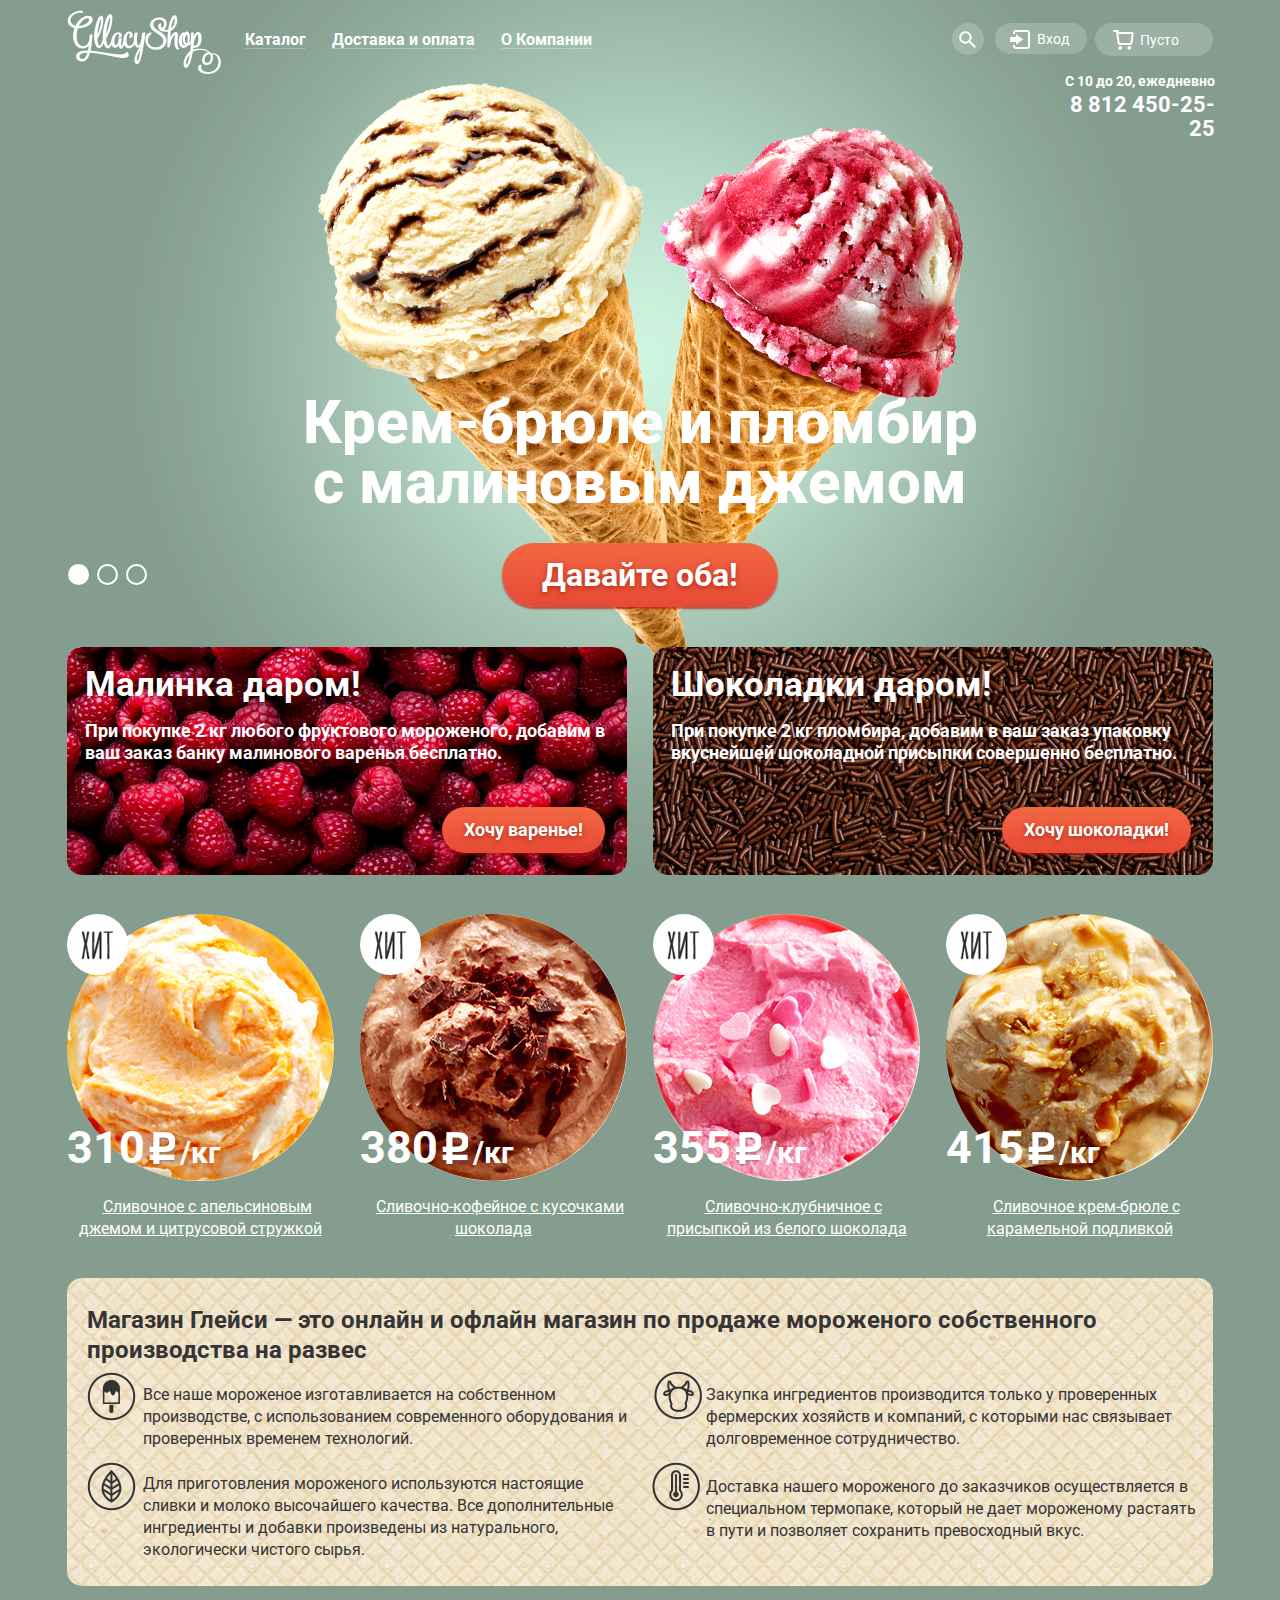
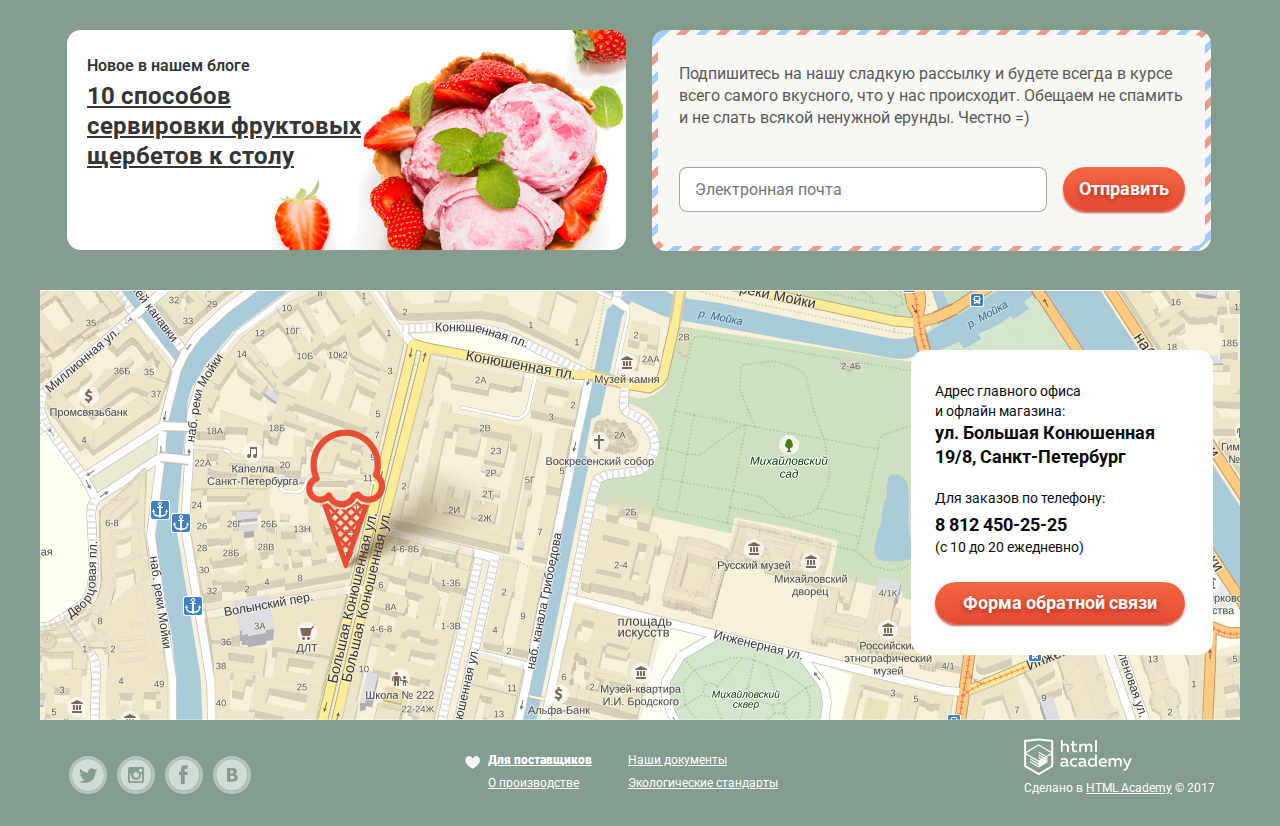
==== commit c94efb37: "Итог" ====
--- a/index.html
+++ b/index.html
@@ -5,7 +5,7 @@
 		<title>HTML Academy: Глейси</title>
 		<link rel="stylesheet" href="css/normalize.css">
 		<link rel="stylesheet" href="https://fonts.googleapis.com/css?family=Roboto:400,700&amp;subset=cyrillic" type="text/css">
-		<link href="css/style.css" rel="stylesheet">
+		<link href="css/style.min.css" rel="stylesheet">
 	</head>
 	<body>
 		<input type="radio" id="btn-1" name="toggle" checked>
--- a/css/style.min.css
+++ b/css/style.min.css
@@ -0,0 +1 @@
+body{font-family:Roboto,Arial,sans-serif;font-size:14px;line-height:20px;color:#0c0c0c;background-color:#849d8f;margin:0}body>input[type=radio]{display:none}.page-wrapper{background:#849d8f no-repeat top center;transition:background-image .5s ease,background-color .5s ease}.main,.top-main{width:1200px;margin:0 auto}.index-page h1,.offers h2,.slide h1{font-size:35px;line-height:41px;color:#fff}.offers h2{margin-top:17px;margin-bottom:0;font-weight:600px}.clearfix::after{content:"";display:table;clear:both}.top-case{padding:0 27px;position:relative}.logo{float:left;margin-top:10px}.top-case img{border:0;outline:0}.bread-crumbs-title{float:left;position:absolute;top:85px;left:-20px}.time{width:170px;position:absolute;vertical-align:bottom;text-align:right;color:#fff;font-size:14px;line-height:16px;font-weight:700;padding-top:18px;padding-left:93px;z-index:10;right:25px;top:55px}.time-telephone{font-size:22px;font-weight:700;line-height:24px;margin:0}.time p{margin:0 0 4px}.user{min-width:253px;float:right;font-size:14px;line-height:16px;padding-top:23px}.user div{display:inline-block}.slider{margin-bottom:54px;text-align:center;position:relative;padding-top:270px;height:200px}.slider h1{width:700px;font-size:60px;font-weight:800;margin:0 auto 30px;line-height:60px}.slide{display:none}#btn-1:checked~.page-wrapper #slide1,#btn-2:checked~.page-wrapper #slide2,#btn-3:checked~.page-wrapper #slide3{display:block}#btn-1:checked~.page-wrapper label[for=btn-1],#btn-2:checked~.page-wrapper label[for=btn-2],#btn-3:checked~.page-wrapper label[for=btn-3]{background-color:#fff}#btn-1:checked~.page-wrapper{background-color:#849d8f;background-image:url(../img/slider-1.png)}#btn-2:checked~.page-wrapper{background-color:#8996a6;background-image:url(../img/slider-2.png)}#btn-3:checked~.page-wrapper{background-color:#9d8b84;background-image:url(../img/slider-3.png)}.page-wrapper::after,.page-wrapper::before{content:"";visibility:hidden}.page-wrapper::before{background-image:url(../img/slider-2.png)}.page-wrapper::after{background-image:url(../img/slider-3.png)}.offers{padding:0 27px}.choco,.raspberry{min-height:135px;width:524px;margin-bottom:30px;border-radius:15px;padding:0 18px 93px}.raspberry{background:#96000f url(../img/raspberry_background.jpg);margin-right:13px;float:left}.choco{float:right;margin-left:13px;background:#6e4029 url(../img/choco_background.jpg)}.btn,.offer{color:#fff;font-weight:700;font-size:18px}.offer{position:relative;line-height:22px}.btn{background-color:#f16542;border:0;cursor:pointer;line-height:24px;padding:11px 22px;display:inline-block;text-decoration:none;text-shadow:0 2px 5px rgba(160,32,11,.76);background:#f26843;background:-moz-linear-gradient(top,#f26843 0%,#e74a35 100%);background:-webkit-linear-gradient(top,#f26843 0%,#e74a35 100%);background:linear-gradient(to bottom,#f26843 0%,#e74a35 100%);border-radius:100px;box-shadow:0 2px 2px rgba(172,16,0,.64)}.offers-btn{right:22px;position:absolute;bottom:22px}.offers p{margin-top:15px}.pages-wrapper{margin:0 auto;width:1172px;font-size:0;padding:0 14px}.product-card{position:relative;display:inline-block;vertical-align:top;width:293px;min-height:362px}.offer-look,.product-item{position:absolute;box-sizing:border-box}.product-item{top:0;right:0;min-height:409px;z-index:40;left:0;width:293px;padding:9px 13px 65px;border-radius:5px}.offer-look{bottom:15px;left:50%;transform:translateX(-50%);padding:11px;width:200px;height:44px;text-align:center;text-decoration:none;color:#fefefe;font-size:18px;line-height:22px;border-radius:18px/22px 22px 22px 22px;background-clip:padding-box;background-color:#e74d37;box-shadow:0 1px 2px #ab1000;background-image:linear-gradient(bottom,#e74a35 0%,#f16843 100%);display:none}.product-card:hover .product-item{background-color:rgba(255,255,255,.3);z-index:50}.product-card:hover .offer-look{display:block;z-index:95}.product-hit::after{content:"";position:absolute;top:9px;left:13px;width:61px;height:61px;background-image:url(../img/hit.jpg);background-repeat:no-repeat;background-position:cover;border-radius:50%;z-index:50}.less{font-size:30px}.ruble,.rubles{color:#fff;font-weight:700;line-height:45px}.rubles{position:absolute;top:190px;left:13px;margin-bottom:0;font-size:30px}.ruble{margin-right:0;padding-right:35px;font-size:45px}.ruble::after{content:"";background:url(../img/ruble.png) no-repeat;width:27px;height:35px;position:absolute;top:6px;left:81px}.item,.product-item-content a{line-height:22px;font-size:16px}.item{text-align:center;position:relative;width:267px;margin:0 26px 0 0;display:inline-block;vertical-align:top}.product-item-content a{padding-left:13px;color:#fff}.product-item-content{min-height:320px;left:0;top:10px}.item-active,.menu-item-link{font-weight:700}section.about{width:1126px;background:#eae2cb url(../img/waffles-background.jpg);border-radius:15px;color:#353535;font-size:0;padding-left:20px;padding-top:3px;margin:11px 27px 44px}.about p{display:inline-block;width:50%;vertical-align:top;padding-left:56px;font-size:16px;line-height:22px;padding-right:13px;box-sizing:border-box;position:relative;margin:0}.ice-cream-icon{background:url(../img/ice-cream-icon.png) no-repeat;background-position-y:7px;padding-top:19px;padding-bottom:12px}.leaves-icon{background:url(../img/leaves-icon.png) no-repeat;background-position-y:0;padding-top:11px;padding-bottom:25px}.cow-icon{background:url(../img/Cow-icon.png) no-repeat;background-position-y:6px;background-position-x:4px;padding-top:19px;padding-bottom:12px}.thermometer-icon{background:url(../img/Thermometer-icon.png) no-repeat;background-position-y:0;background-position-x:2px;padding-top:14px;padding-bottom:25px}section h3{font-size:24px;line-height:30px;margin-bottom:0}.new,.news,section h3{color:#353535}.new{width:512px;height:214px;float:left;margin-right:13px;margin-bottom:40px;background:url(../img/background-news.jpg) no-repeat;padding:6px 27px 0 20px;border-radius:14px;font-size:16px;line-height:22px;font-weight:600}.new p{margin-bottom:4px;margin-top:19px}.news{font-size:24px;line-height:30px;font-weight:700;display:inline-block;max-width:287px}.post,.post-wrap{background-color:#f8f7f4}.post{min-height:211px;background-image:url(../img/post.png);float:right;width:547px;margin-right:2px;border-radius:14px;padding:5px 6px}.post-wrap{padding:12px 20px 34px 21px;vertical-align:middle;border-radius:10px;color:#5a5a5a;font-size:16px;line-height:22px}.post-wrap p{padding-bottom:22px}.mail{border-color:#d2d2d1;width:349px;margin-right:4px;padding-top:8px;padding-bottom:8px;padding-left:15px;border:1px solid rgba(70,70,70,.48);border-radius:8px;min-height:27px;font-size:16px;line-height:24px;font-family:Roboto,Arial,sans-serif}.location{background:#eae5c8;background-image:url(../img/map.jpg);height:430px;width:1200px;margin:0 auto}.data{width:254px;height:305px;padding:0 24px;float:right;margin-right:27px;background-color:#fff;border-radius:5%;margin-top:60px}.address,.address-first{font-size:18px;line-height:24px;font-weight:700;margin:0}.address{padding-top:5px}.address-block p,.made p,.time-block p{margin:0}.time-block{margin-top:19px;margin-bottom:25px}.address-block{margin-top:31px}.footer{min-height:105px;vertical-align:middle;position:relative;width:1200px;margin:0 auto}.social{margin-left:29px;float:left;padding-top:36px;margin-right:205px}.social a{display:inline-block;width:31px;height:31px;font-size:0;margin-right:7px;border:3px solid #c2cec7;vertical-align:bottom;border-radius:50%;opacity:.8}.social a:hover{opacity:1}.social a:active{opacity:1;box-shadow:inset 0 2px 1px #888889}.footer-navigation,.made{display:inline-block;vertical-align:middle}.footer-navigation{bottom:0;margin-bottom:29px;margin-top:12px;padding-left:2px;box-sizing:border-box;width:360px;font-size:0;padding-top:19px}.made{width:195px;font-size:12px;line-height:16px;float:right;padding-right:21px;padding-top:18px}.made,.made a{color:#fff}.forms{height:140px;margin:0 auto;padding:0 27px}.form-wrapper{min-width:868px}.sort{float:left}.price-filter{width:220px;float:left;margin-right:10px}.fat{float:right;margin-right:36px;min-width:418px}.fills{float:left}.fills-button{width:142px;float:left;vertical-align:bottom}.catalog{clear:both;margin:23px 0 0}.pagination{margin-top:51px;padding-bottom:29px;border-bottom:1px solid rgba(255,255,255,.3);text-align:right;padding-right:7px;line-height:18px;font-size:16px;margin-bottom:0}.pagination ul{float:right;list-style:none;margin:0;padding:0;font-size:0}.pagination li{display:inline-block;vertical-align:top;font-size:16px;font-weight:500px}.pagination a{display:block;text-align:center;line-height:28px;width:28px;height:28px;color:#fff;text-decoration:none;border-radius:50%}.pagination li:last-child{margin-left:0}.pagination a:hover{background-color:rgba(255,255,255,.2)}.pagination a:active{color:#323232;background-color:#fff}.pagination .active a{color:#0a0a0a;background-color:#fff;border-radius:50%}.back{color:#a1b0a5;text-align:center;line-height:28px;width:28px;height:28px}div.basket-tooltip{position:absolute;display:none;background-color:#f7f7f4;width:517px;min-height:200px;right:0;top:40px;color:#000;padding:19px 14px;z-index:15;border-radius:5px;font-size:13px;line-height:16px}.basket-tooltip::before{content:"";position:absolute;width:100%;height:10px;top:-10px;left:0}div a.product-order{color:#000;width:220px;display:inline-block;vertical-align:middle;padding-left:12px}.result{padding-top:35px;float:right;padding-right:15px}.order-btn{position:absolute;right:15px;bottom:15px}.item-one,.item-two{position:absolute;left:0;top:19px}.item-two{top:75px}.product-order-one{position:absolute;top:28px;left:75px}.order::after,.product-order-two{position:absolute;top:80px;left:75px}.count-one,.count-two{position:absolute;top:28px;right:115px}.count-two{top:80px}.summary,.total-one,.total-two{position:absolute;right:40px;top:80px}.summary,.total-one{top:28px}.summary{right:15px;top:148px}.result{font-weight:700;font-size:15px;line-height:18px}.delete,.delete-second{background:url(../img/delete.png) no-repeat}.delete{width:11px;height:11px;font-size:0;border:0;cursor:pointer;position:absolute;left:18px;top:30px}.delete-second{top:84px}.price-basket{color:#cccbca}.order::after{content:"";width:511px;height:1px;background-color:#cacac7;top:130px;left:15px}.basket-order:hover .basket-tooltip{display:block}.basket-tooltip img{vertical-align:bottom;padding:0;margin-left:41px}.basket-order{float:right;position:relative}.main-index{margin-top:22px}.bread-crumbs-items{margin-left:6px}.top-main a{color:#fff;text-decoration:none;display:inline-block}.navigation{min-width:480px;float:left;font-size:16px;line-height:18px;padding-left:11px;margin-top:24px}.modal,.navigation ul{margin:0;padding:0;font-size:0}.navigation a{vertical-align:top;font-size:16px;line-height:18px;padding:7px 13px;display:block;text-align:left}.modal{width:453px;min-height:441px;font-size:24px;line-height:28px;background-color:#f7f7f4;border-radius:10px;padding:0 0 0 24px;z-index:80;position:fixed;left:50%;top:50%;transform:translate(-50%,-50%);display:none}.modal h5{margin:0;padding-top:18px;padding-bottom:22px}.modal input[type=email],.modal input[type=text],textarea{width:267px;padding-top:7px;padding-bottom:6px;padding-left:14px;min-height:29px;font-family:Roboto,Arial,sans-serif;font-size:16px;line-height:24px;outline:0;color:#979797;border:1px solid #d2d2d1;border-radius:5px;margin-bottom:20px}textarea{width:411px;min-height:153px;margin-bottom:22px}.modal input[type=email]:hover,.modal input[type=text]:hover,.modal textarea:hover{padding-top:6px;padding-bottom:5px;padding-left:13px;border:2px solid rgba(56,74,93,.48)}input:focus{border-color:#cbe0f6}.modal input[type=email]:focus,.modal input[type=text]:focus,.modal textarea:focus{border-color:#cbe0f6;color:#000}.login-enter input[type=email]:hover,.login-enter input[type=password]:hover,.search-form input[type=search]:hover{padding:9px 13px;border:1px solid rgba(56,74,93,.48)}.login-enter input[type=email]:focus,.login-enter input[type=password]:focus{border:1px solid #cbe0f6;color:#000}.menu-item-link:hover{background-color:#fff;color:#000;border-radius:45px}.login,.login:hover::before{vertical-align:top;width:33px}.login{background-color:rgba(255,255,255,.2);border-radius:40px;position:relative;margin-right:8px;padding:8px 17px 7px 42px;font-size:14px;line-height:16px}.login::before{content:"";width:30px;height:25px;position:absolute;top:7px;left:15px;background:url(../img/enter.png) no-repeat}.login:hover::before,.search-block-trigger:hover::before{color:#000;background-color:#fff;border-radius:40px;margin-right:8px;top:0;left:0}.login:hover::before{background:url(../img/enter-black.png) no-repeat;background-position-x:17%;background-position-y:43%;padding-right:17px;padding-top:8px;padding-left:42px}.login-enter{right:-3px;min-height:176px;min-width:277px;padding:19px 17px 19px 19px;font-size:18px;line-height:24px;background-color:#f7f7f4;box-shadow:0 20px 20px 0 rgba(0,0,0,.3);z-index:65;border-radius:5px}.login-enter input,.search-form input{border-radius:5px;border:1px solid #d2d2d1;font-size:14px;line-height:24px}.login-enter input{margin-bottom:20px;padding:9px 13px;box-sizing:border-box;width:100%;min-height:40px}.login-enter-href a{width:120px;text-align:left;color:#363636;font-size:13px;line-height:24px;text-decoration:underline;display:block;padding:0 0 0 20px}.login-enter-btn{float:left}.login:hover .login-enter{position:absolute;z-index:80;display:block;box-sizing:border-box;top:40px}.login-enter-href::before{content:"";position:absolute;width:100%;height:10px;top:-10px;left:0}.login-enter-href{float:right}.login:hover a{color:#000;position:relative}.search-block-trigger{background-color:rgba(255,255,255,.2);border-radius:40px;position:relative;width:32px;height:32px;margin-right:8px;vertical-align:top}.search-block-trigger::before{content:"";width:18px;height:20px;position:absolute;top:8px;left:7px;background:url(../img/loupe.png) no-repeat;z-index:20}.search-block-trigger:hover::before{background-image:url(../img/loupe-black.png);background-repeat:no-repeat;background-position:center;position:absolute;width:32px;height:32px}.search-form{position:absolute;display:none;margin:0;padding:0;box-shadow:0 20px 20px 0 rgba(0,0,0,.3);z-index:65;border-radius:5px;background-color:#f7f7f4;top:54px;right:255px}.search-form input{position:relative;width:294px;margin:20px 15px;min-height:44px;padding-left:13px}.search-block:hover .search-form{margin-top:4px;z-index:60;display:block;box-sizing:border-box}.search-form::before{content:"";position:absolute;width:100%;height:10px;top:-10px;left:0}.basket{vertical-align:top;background-color:rgba(255,255,255,.2);border-radius:37px;position:relative;min-width:41px;text-align:center;padding:9px 33px 8px 44px}.basket::before{content:"";width:23px;height:23px;position:absolute;background:url(../img/basket.png) no-repeat;right:77px;top:7px}.basket:hover,.basket:hover::before{min-width:41px;text-align:center;background-color:#fff;color:#000}.basket:hover::before{background:url(../img/basket-black.png) no-repeat;top:7px;right:60px;position:absolute}.basket:hover{border-radius:37px;position:relative;padding:9px 33px 10px 44px}.basket-toggle{background-color:#f7f6f3;font-weight:600;padding-right:16px}a.basket-toggle{color:#050505}.basket-toggle::before{content:"";width:23px;height:23px;padding:0}.basket-toggle::before,.basket-toggle:hover::before{position:absolute;background:url(../img/basket-full.png) no-repeat;left:16px;top:7px}.basket-toggle:hover{padding-right:16px;padding-bottom:8px}.basket-order{vertical-align:top}.product-img{margin:0 auto 15px;width:267px;height:267px;border-radius:50%;overflow:hidden}.product-card img{display:block;width:100%}.send{padding:10px 16px;float:right;font-family:Roboto,Arial,sans-serif;font-size:18px;line-height:24px}.slider-btn{display:inline-block;padding:10px 40px;font-weight:700;font-size:32px;line-height:44px;vertical-align:top;color:#fff;text-decoration:none;text-shadow:0 2px 5px rgba(160,32,11,.76);background:#f26843;background:-moz-linear-gradient(top,#f26843 0%,#e74a35 100%);background:-webkit-linear-gradient(top,#f26843 0%,#e74a35 100%);background:linear-gradient(to bottom,#f26843 0%,#e74a35 100%);border-radius:100px;box-shadow:0 2px 2px rgba(172,16,0,.64)}.btn:hover{background:-moz-linear-gradient(top,#f58669 0%,#ec6f5e 100%);background:-webkit-linear-gradient(top,#f58669 0%,#ec6f5e 100%);background:linear-gradient(to bottom,#f58669 0%,#ec6f5e 100%);box-shadow:0 2px 2px #ac1000}.btn:active{background:-moz-linear-gradient(top,#d84732 0%,#e1613e 100%);background:-webkit-linear-gradient(top,#d84732 0%,#e1613e 100%);background:linear-gradient(to bottom,#d84732 0%,#e1613e 100%);box-shadow:inset 0 2px 2px #ac1000}.slider-controls{position:absolute;bottom:8px;left:28px;z-index:20;font-size:0}.slider-controls label{width:17px;height:17px;margin-right:8px;background-color:transparent;border:2px solid #fff;border-radius:50%;cursor:pointer}.contact{display:inline-block;color:#fff;padding-left:23px;margin-right:0;min-width:140px;box-sizing:border-box;font-size:12px;line-height:18px}.heart{font-weight:700;background:url(../img/heart-icon.png) no-repeat;background-position-y:5px}.send-btn{float:right;margin-right:25px;margin-bottom:25px;font-family:Roboto,Arial,sans-serif}.modal-close{width:17px;height:17px;font-size:0;cursor:pointer;border:0;position:absolute;top:12px;right:17px}.modal-close::after,.modal-close::before{content:"";position:absolute;width:18px;height:2px;background-color:#000;top:9px;right:0}.modal-close::before{transform:rotate(45deg)}.modal-close::after{transform:rotate(-45deg)}.modal-overlay{position:fixed;top:0;left:0;z-index:70;width:100%;height:100%;background:rgba(0,0,0,.5);display:none}.menu>li,.slider-controls label{display:inline-block;vertical-align:top}.menu-item a{position:relative}.menu-item :after{content:"";position:absolute;left:13px;right:13px;height:1px;background-color:rgba(247,242,242,.3);bottom:7px}.submenu{position:absolute;margin:0;width:143px;background-color:#f8f7f4;border-radius:5px;box-shadow:0 20px 20px 0 rgba(0,0,0,.3);display:none;z-index:80;overflow:hidden}.submenu a{color:#323232;font-size:14px;line-height:16px;padding:11px 20px 10px}.submenu,.submenu li{padding:0}.submenu a:hover{background-color:#fbded8;width:103px}.submenu a:focus{background-color:#f6b5a5;width:103px}.menu-item:hover .submenu{display:block;margin-top:5px}.menu-item{margin-bottom:45px}.bread-crumbs li,.first-line{display:inline-block;font-size:14px;line-height:16px;vertical-align:top;color:#fff}.bread-crumbs a,.bread-crumbs li{margin-right:2px}.bread-crumbs a{color:#fff;font-size:14px;line-height:16px;display:inline-block;vertical-align:top;text-decoration:underline}.bread-crumbs ul{margin:25px 0 2px;padding:0}.bread-crumbs a:active,.bread-crumbs a:hover,.item a:active,.item a:hover{color:#ffbc9e}.first-line{font-weight:500;min-width:895px}.fat input,.fills input,.user-form{display:none}.sort{padding:0;width:193px;min-height:36px;overflow:hidden;margin:0 15px 0 0}.sort-name{margin-bottom:7px;padding-left:16px}.sort-wrapper{margin:0;background-color:#a9bab0;min-height:28px;border-radius:45px;color:#fff;padding-left:14px;padding-top:8px}.sort-items{padding:0;margin:0;border:0;background-color:transparent;outline:0;display:block;color:#fff;vertical-align:middle;font-size:16px;line-height:22px;min-width:170px}.sort-items:hover option{color:#000;background-color:#fff;width:192px}.cost-filter{position:relative;width:206px;height:19px;background-color:rgba(255,255,255,.2);border-radius:18px;padding-top:16px;padding-left:15px}.cost-filter .scale{position:absolute;top:16px;left:15px;width:188px;height:4px;background-color:#fff;opacity:.5}.cost-filter .bar,.cost-filter .range-toggle{position:absolute;top:16px;left:44px;width:98px;height:4px;background-color:#fff}.cost-filter .range-toggle{top:8px;left:34px;width:20px;height:20px;border-radius:50%;cursor:pointer}.cost-filter .range-toggle:last-child{position:absolute;top:8px;left:132px}.fills-button{margin:0 0 0 17px;padding:5px 25px;font-weight:500;background-color:#a9bab0;border:2px solid #fff;min-height:37px;border-radius:45px;font-size:16px;line-height:18px;color:#fff;font-family:Roboto,Arial,sans-serif}.fills-button:hover{color:#353535;background-color:#fff}.fills-button:active{padding:7px 28px 7px 30px;box-shadow:inset 0 2px 1px #696969;color:#353535;background-color:#eaeaea;border:0}.fat .fat-container{min-height:16px;padding:10px 16px;color:#fff;background-color:rgba(255,255,255,.2);border-radius:18px}.fat input[type=radio]+label{margin-bottom:10px;margin-right:20px;padding-left:31px;position:relative;cursor:pointer}.fat input[type=radio]+label:last-child,.fills-ice-cream input[type=checkbox]+label:last-child{margin-right:0}.fat input[type=radio]+label::before{content:"";display:block;width:19px;height:19px;top:-1px;left:1px;border:1px solid #fff;position:absolute;border-radius:50%}.fat input[type=radio]+label:hover::before{width:17px;height:17px;border:2px solid #fff}.fat input[type=radio]:checked+label::after{content:"";width:13px;height:13px;top:3px;left:5px;position:absolute;border-radius:50%;background-color:#fff}.second-line{color:#fff;font-size:14px}.fills-ice-cream .fills{min-height:16px;padding:12px 18px 7px 16px;color:#fff;background-color:rgba(255,255,255,.2);border-radius:18px;font-size:16px;line-height:18px}.fills-ice-cream input[type=checkbox]+label{margin-bottom:10px;margin-right:18px;padding-left:32px;cursor:pointer;position:relative}.fills-ice-cream input[type=checkbox]+label::before{content:"";position:absolute;display:block;width:18px;height:18px;top:-1px;left:-1px;border:1px solid #fff;border-radius:3px}.fills-ice-cream input[type=checkbox]:checked+label::after{content:"";width:14px;height:10px;top:3px;left:2px;background-image:url(../img/checkbox-onn.png);background-repeat:no-repeat;position:absolute}.fills-ice-cream input[type=checkbox]+label:hover::before{width:16px;height:16px;border:2px solid #fff}.fills-name{margin-bottom:2px;padding-left:16px}.fb,.inst,.tw,.vk{display:inline-block;background-color:#fff;border:4px solid #a9b6ad;min-width:32px;font-size:0;min-height:32px;border-radius:40px;vertical-align:middle}.tw{background:url(../img/tw-icon.png) no-repeat}.inst{background:url(../img/insta-icon.png) no-repeat}.vk{background:url(../img/vk-icon.png) no-repeat}.fb{background:url(../img/fb-icon.png) no-repeat}.feedback{padding:9px 28px}.catalog-ice{margin-top:19px;margin-left:27px}.link-active{background-color:#ba6f5a;border-radius:45px;text-decoration:none;padding:7px 13px}.product-item:nth-child(4n){margin-right:0;padding-right:0}.item-active::after{content:"";position:absolute;top:39px;right:9px;left:9px;height:2px;background-color:rgba(176,176,173,.3)}.menu-link::before{content:"";position:absolute;height:15px;top:30px;left:0;width:80px}.blog{padding-left:27px;padding-right:27px}.catalog{font-size:0}.menu-link:active{background-color:#ededed;box-shadow:inset 0 2px 1px #696969}.sort-wrapper:hover{background-color:#fff}.sort-wrapper select:hover{color:#000}.disabled{z-index:-1;opacity:.3;position:relative}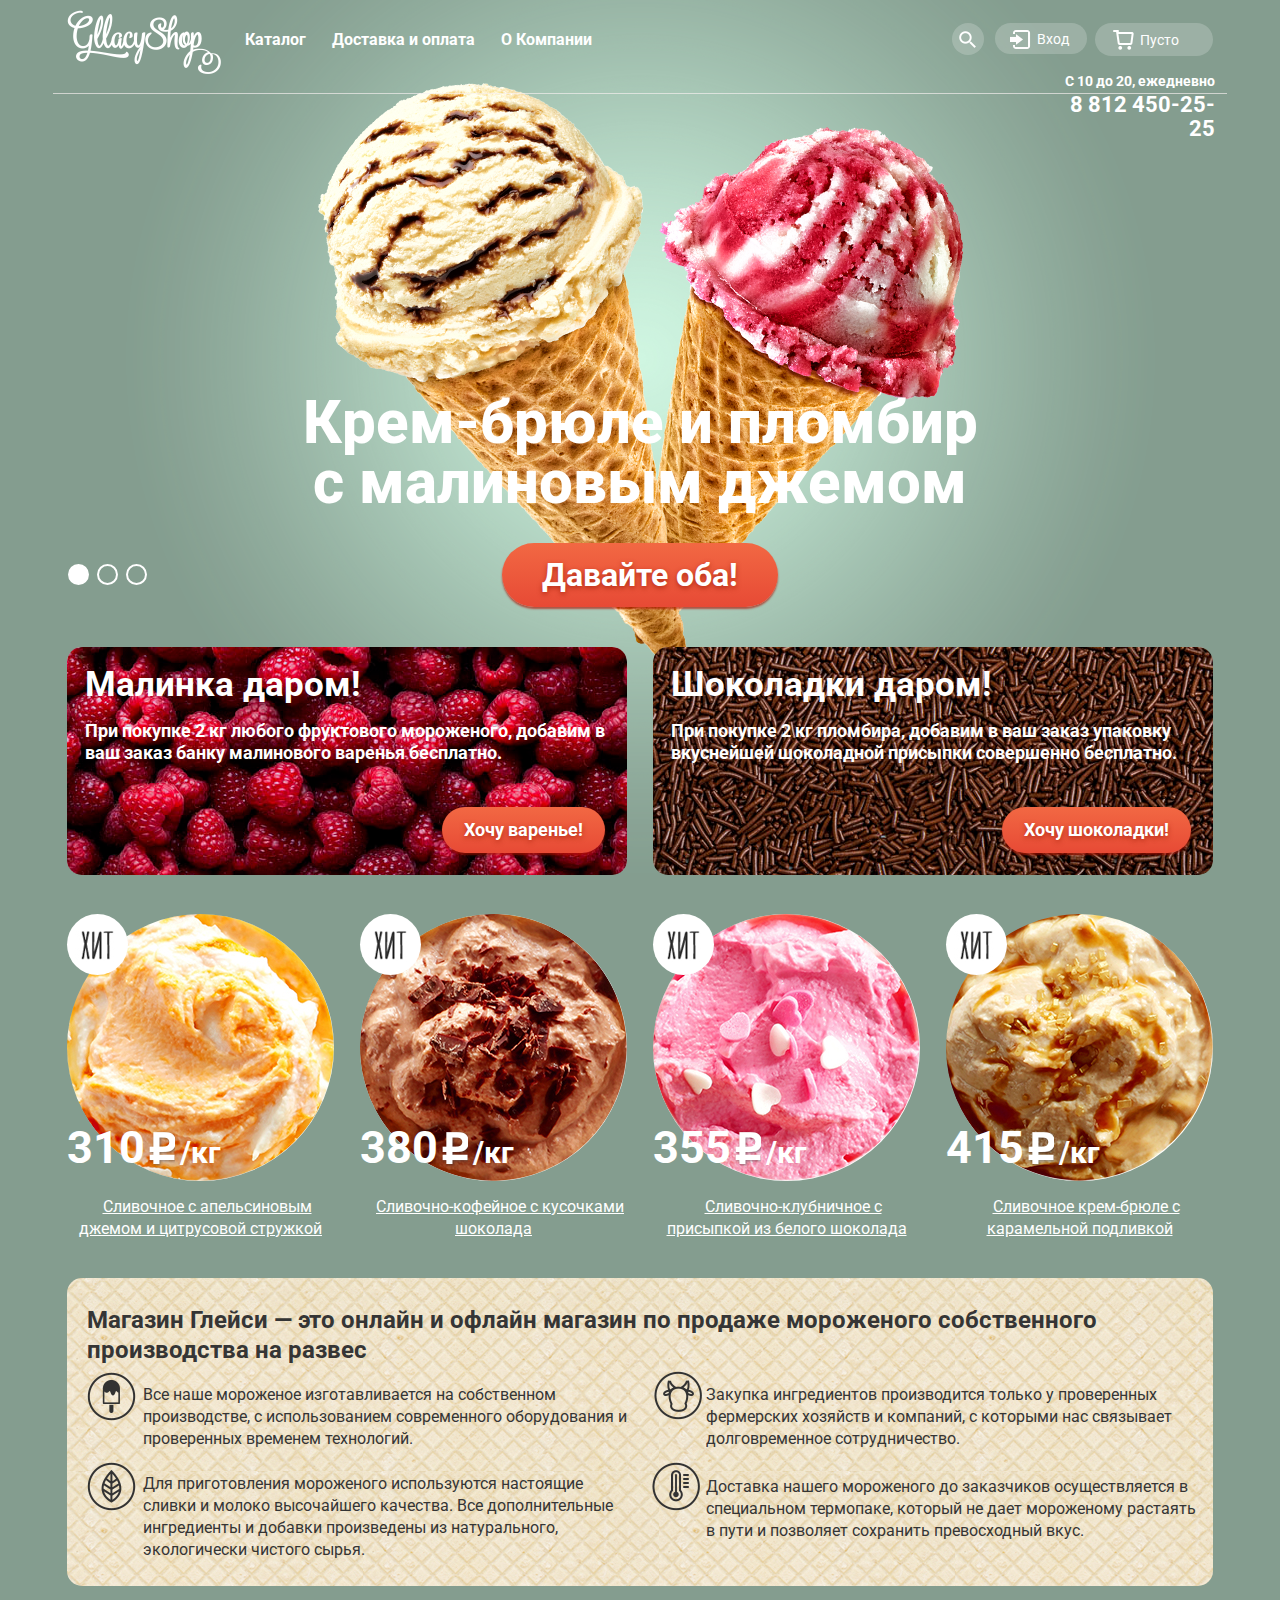
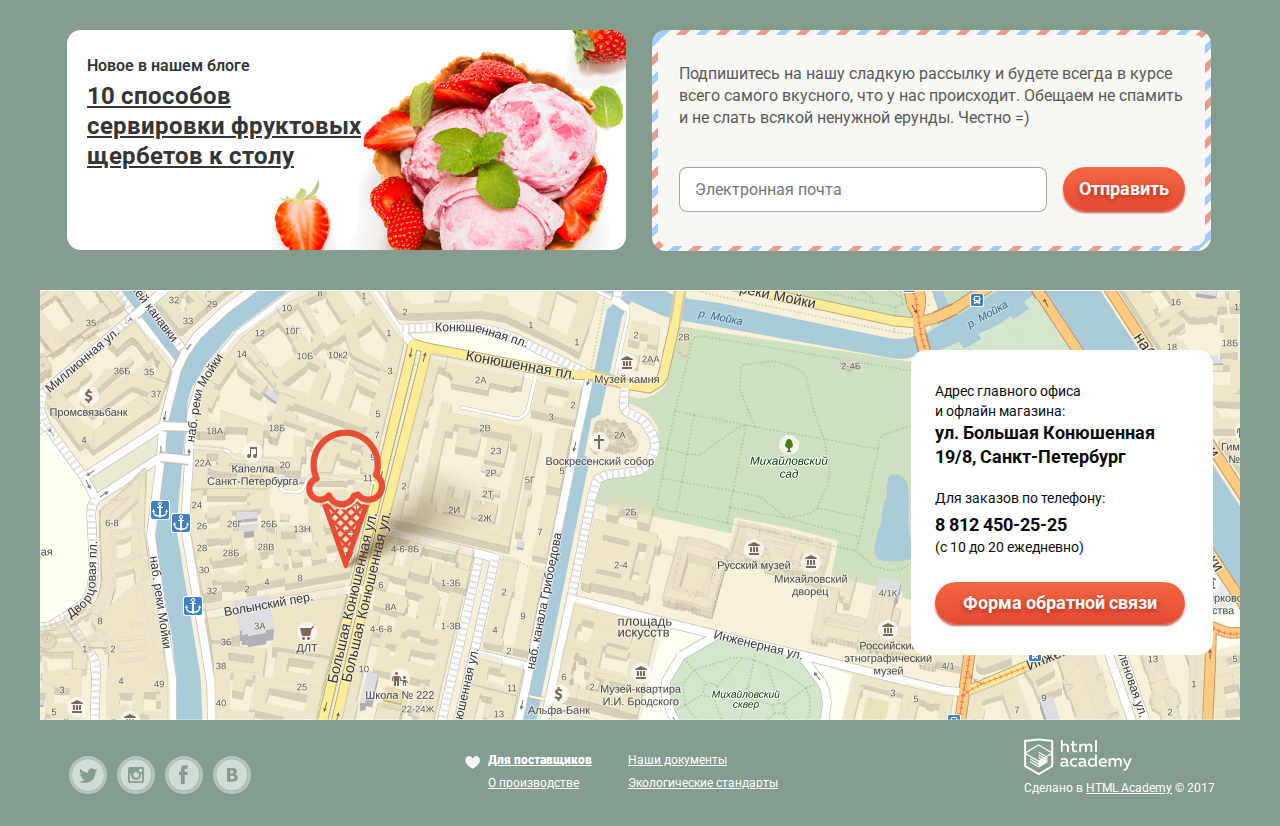
==== commit 0080524e: "Правки" ====
--- a/index.html
+++ b/index.html
@@ -5,7 +5,7 @@
 		<title>HTML Academy: Глейси</title>
 		<link rel="stylesheet" href="css/normalize.css">
 		<link rel="stylesheet" href="https://fonts.googleapis.com/css?family=Roboto:400,700&amp;subset=cyrillic" type="text/css">
-		<link href="css/style.min.css" rel="stylesheet">
+		<link href="css/style.css" rel="stylesheet">
 	</head>
 	<body>
 		<input type="radio" id="btn-1" name="toggle" checked>
--- a/css/style.css
+++ b/css/style.css
@@ -0,0 +1,1668 @@
+body {
+  font-family: Roboto, Arial, sans-serif;
+  font-size: 14px;
+  line-height: 20px;
+  color: #0c0c0c;
+  background-color: #849d8f;
+  margin: 0;
+  min-width: 1200px;
+}
+body > input[type="radio"] {
+  display: none;
+}
+.page-wrapper { 
+ background: #849d8f  no-repeat top center;
+ transition: background-image 0.5s ease, background-color 0.5s ease;
+} 
+.main {
+  width: 1200px;
+  margin: 0 auto;
+}
+.top-main {
+    width: 1200px;
+  margin: 0 auto;
+}
+.slide h1,
+.index-page h1 {
+  font-size: 35px;
+  line-height: 41px;
+  color: #ffffff;                  
+}
+.offers h2 {
+  font-size: 35px;
+  line-height: 41px;
+  color: #ffffff;
+  margin-top: 17px;
+  margin-bottom: 0;
+  font-weight: 600px;
+}
+.clearfix::after {
+  content: "";
+  display: table;
+  clear: both;
+}
+.top-case {
+  padding: 0 27px;
+  position: relative;
+}
+.logo {
+  float: left;
+  margin-top: 10px;  
+}
+.top-case img {
+  border: none;
+  outline: none;
+}
+.bread-crumbs-title {
+  float: left;
+  position: absolute;
+  top: 85px;
+  left: -20px;
+}
+.time {
+  width: 170px;
+  position: absolute;
+  vertical-align: bottom;
+  text-align: right;
+  color: #ffffff;
+  font-size: 14px;
+  line-height: 16px;
+  font-weight: 700;
+  padding-top: 18px;
+  padding-left: 93px;
+  z-index: 10;
+  right: 25px;
+  top: 55px;
+}
+.time-telephone {
+  font-size: 22px;
+  font-weight: 700;
+  line-height: 24px;
+  margin: 0;
+}
+.time p {
+  margin: 0;
+  margin-bottom: 4px;
+}
+.user {
+  min-width: 253px;
+  float: right;
+  font-size: 14px;
+  line-height: 16px;
+  padding-top: 23px; 
+ }
+.user div  {
+  display: inline-block; 
+}
+.slider {
+  margin-bottom: 54px;
+  text-align: center;
+  position: relative;   
+  padding-top: 270px;
+  height: 200px;
+}
+.slider h1 {
+  width: 700px;
+  font-size: 60px;
+  font-weight: 800;
+  margin: 0 auto;
+  margin-bottom: 30px;
+  line-height: 60px;
+}
+.slide {
+  display: none;
+}
+#btn-1:checked ~ .page-wrapper #slide1,
+#btn-2:checked ~ .page-wrapper #slide2,
+#btn-3:checked ~ .page-wrapper #slide3 {
+  display: block;
+}
+#btn-1:checked ~ .page-wrapper label[for="btn-1"],
+#btn-2:checked ~ .page-wrapper label[for="btn-2"],
+#btn-3:checked ~ .page-wrapper label[for="btn-3"] {
+  background-color: #ffffff;
+}
+#btn-1:checked ~ .page-wrapper {
+  background-color: #849d8f;
+  background-image: url("../img/slider-1.png");
+}
+#btn-2:checked ~ .page-wrapper {
+  background-color: #8996a6;
+  background-image: url("../img/slider-2.png");
+}
+#btn-3:checked ~ .page-wrapper {
+  background-color: #9d8b84;
+  background-image: url("../img/slider-3.png");
+}
+.page-wrapper::before,
+.page-wrapper::after {
+  content: "";
+  visibility: hidden;
+}
+.page-wrapper::before {
+  background-image: url("../img/slider-2.png");
+}
+.page-wrapper::after {
+  background-image: url("../img/slider-3.png");
+}
+.offers {
+  padding: 0 27px;
+}
+.raspberry {
+  width: 524px;
+  float: left;
+  padding: 0 18px;
+  min-height: 135px;
+  margin-bottom: 30px;
+  background: #96000f url("../img/raspberry_background.jpg");
+  border-radius: 15px;
+  margin-right: 13px;  
+  padding-bottom: 93px;
+}
+.choco {
+  min-height: 135px;
+  width: 524px;
+  padding: 0 18px;
+  float: right;   
+  margin-bottom: 30px;
+  margin-left: 13px;
+  background: #6e4029 url("../img/choco_background.jpg");
+  border-radius: 15px;
+  padding-bottom: 93px;
+}
+.offer {
+  color: #ffffff;
+  font-size: 18px;
+  line-height: 22px;
+  font-weight: 700;
+  position: relative;
+}
+.btn {
+  color: #ffffff;
+  background-color: #f16542;
+  border: none;
+  cursor: pointer;
+  font-weight: 700;
+  font-size: 18px;
+  line-height: 24px;
+  padding: 11px 22px;
+  display: inline-block;
+  text-decoration: none;
+  text-shadow: 0 2px 5px rgba(160, 32, 11, 0.76);
+  background: #f26843;
+  background:    -moz-linear-gradient(top, #f26843 0%, #e74a35 100%);
+  background: -webkit-linear-gradient(top, #f26843 0%, #e74a35 100%);
+  background:         linear-gradient(to bottom, #f26843 0%, #e74a35 100%);
+  border-radius: 100px;
+  box-shadow: 0 2px 2px rgba(172, 16, 0, 0.64);
+}
+.offers-btn {
+  right: 22px;
+  position: absolute;
+  bottom: 22px;
+}
+.offers p {
+  margin-top: 15px;
+}
+.pages-wrapper {
+  margin: 0 auto;
+  width: 1172px;
+  font-size: 0;
+  padding: 0 14px;
+}
+.product-card {
+  position: relative;
+  display: inline-block;
+  vertical-align: top;
+  width: 293px;
+  min-height: 362px;
+}
+.product-item {
+  position: absolute;
+  top: 0;
+  left: 0;
+  right: 0;
+  box-sizing: border-box;
+  width: 293px;
+  min-height: 409px;
+  padding: 9px 13px 65px 13px;
+  border-radius: 5px;
+  z-index: 40;
+}
+.offer-look {
+  position: absolute;
+  display: none;
+  bottom: 15px;
+  left: 50%;
+  transform: translateX(-50%);
+  box-sizing: border-box;
+  padding: 11px;
+  width: 200px;
+  height: 44px;
+  text-align: center;
+  text-decoration: none;
+  color: #fefefe;
+  font-size: 18px;
+  line-height: 22px;
+  border-radius: 18px / 22px 22px 22px 22px;
+  background-clip: padding-box;
+  background-color: #e74d37;
+  box-shadow: 0 1px 2px #ab1000;
+  background-image: linear-gradient(bottom, #e74a35 0%, #f16843 100%);
+  display: none;
+}
+.product-card:hover .product-item {
+  background-color: rgba(255, 255, 255, 0.3);
+  z-index: 50;
+} 
+.product-card:hover .offer-look {
+ display: block;
+ z-index: 95;
+}
+ .product-hit::after {
+  content: "";
+  position: absolute;
+  top: 9px;
+  left: 13px;
+  width: 61px;
+  height: 61px;
+  background-image: url("../img/hit.jpg");
+  background-repeat: no-repeat;
+  background-position: cover;
+  border-radius: 50%;
+  z-index: 50;
+}
+.less {
+  font-size: 30px;
+}
+.rubles {
+  position: absolute;
+  top: 190px;
+  left: 13px;
+  font-weight: 700;
+  font-size: 30px;
+  line-height: 45px;
+  color: #ffffff;
+  margin-bottom: 0;
+}
+ .ruble { 
+  color: #fff;
+  font-weight: 700;
+  margin-right: 0;
+  padding-right: 35px;
+  font-size: 45px;
+  line-height: 45px;
+}
+.ruble::after {
+  content: "";
+  background: url(../img/ruble.png) no-repeat;
+  width: 27px;
+  height: 35px;
+  position: absolute;
+  top: 6px;
+  left: 81px;
+}
+.item {
+  margin: 0;
+  font-size: 16px;
+  line-height: 22px;
+  text-align: center;
+  position: relative;
+  width: 267px;
+  margin-right: 26px;
+  display: inline-block;
+  vertical-align: top;
+}
+.product-item-content a {
+  padding-left: 13px;
+  line-height: 22px;
+  font-size: 16px;
+  color: #ffffff;
+}
+.product-item-content {
+  min-height: 320px;
+  left: 0;
+  top: 10px;
+}
+.menu-item-link,
+.item-active {
+  font-weight: 700;
+}
+section.about {
+  width: 1126px;
+  margin:0 27px; 
+  margin-bottom: 44px;
+  background: #eae2cb url("../img/waffles-background.jpg"); 
+  border-radius: 15px;  
+  color: #353535;
+  font-size: 0;
+  padding-left: 20px;
+  padding-top: 3px;
+  margin-top: 11px;
+}
+.about p {
+  display: inline-block;
+  width: 50%;
+  vertical-align: top;
+  padding-left: 56px;
+  font-size: 16px;
+  line-height: 22px;
+  padding-right: 13px;
+  box-sizing: border-box;
+  position: relative;
+  margin: 0;
+}
+.ice-cream-icon {
+  background: url("../img/ice-cream-icon.png") no-repeat;
+  background-position-y: 7px;
+  padding-top: 19px;
+  padding-bottom: 12px;
+}
+.leaves-icon {
+  background: url("../img/leaves-icon.png") no-repeat;
+  background-position-y: 0px;
+  padding-top: 11px;
+  padding-bottom: 25px;
+}
+.cow-icon {
+  background: url("../img/Cow-icon.png") no-repeat;
+  background-position-y: 6px;
+  background-position-x: 4px;
+  padding-top: 19px;
+  padding-bottom: 12px;
+}
+.thermometer-icon {
+  background: url("../img/Thermometer-icon.png") no-repeat;
+  background-position-y: 0px;
+  background-position-x: 2px;
+  padding-top: 14px;
+  padding-bottom: 25px;
+}
+section h3 {
+  color: #353535;
+  font-size: 24px;
+  line-height: 30px; 
+  margin-bottom: 0px;
+}
+.new {
+  width: 512px;
+  height: 214px;
+  float: left;
+  margin-right: 13px;
+  margin-bottom: 40px;
+  background: url("../img/background-news.jpg") no-repeat;
+  padding: 6px 27px 0 20px;
+  border-radius: 14px;
+  font-size: 16px;
+  color: #353535;
+  line-height: 22px;
+  font-weight: 600;
+}
+.new p {
+  margin-bottom: 4px;
+  margin-top: 19px;
+}
+.news {
+  font-size: 24px;
+  line-height: 30px;
+  color: #353535;
+  font-weight: 700; 
+  display: inline-block;
+  max-width: 287px;  
+}
+.post {
+  min-height: 211px;
+  background-color: #f8f7f4;
+  background-image: url("../img/post.png") ;
+  float: right;
+  width: 547px;
+  border-radius: 14px;
+  padding: 5px 6px;
+  margin-right: 2px;
+}
+.post-wrap {  
+  padding: 12px 20px 34px 21px;
+  background-color: #f8f7f4;
+  vertical-align: middle;
+  border-radius: 10px;
+  color: #5a5a5a;
+  font-size: 16px;
+  line-height: 22px; 
+}
+.post-wrap p {
+  padding-bottom: 22px;
+}
+.mail {
+  border-color: #d2d2d1;
+  width: 349px;
+  margin-right: 4px;
+  padding-top: 8px;
+  padding-bottom: 8px;
+  padding-left: 15px;
+  border: 1px solid rgba(70, 70, 70, 0.48);
+  border-radius: 8px;
+  min-height: 27px;
+  font-size: 16px;
+  line-height: 24px;
+  font-family: Roboto, Arial, sans-serif;
+}
+.location {
+  background: #eae5c8;
+  background-image: url("../img/map.jpg");
+  height: 430px; 
+  width: 1200px;
+  margin: 0 auto;  
+}
+.data {
+  width: 254px;
+  height: 305px;
+  padding: 0 24px;
+  float: right;
+  margin-right: 27px;  
+  background-color: white;
+  border-radius: 5%;
+  margin-top: 60px;
+}
+.address-first {
+  font-size: 18px;
+  line-height: 24px;
+  font-weight: 700;
+  margin: 0;
+}
+.address {
+  font-size: 18px;
+  line-height: 24px;
+  font-weight: 700;
+  margin: 0;
+  padding-top: 5px;
+}
+.time-block p {
+  margin: 0;
+}
+.time-block {
+  margin-top: 19px;
+  margin-bottom: 25px;
+}
+.address-block p {
+  margin: 0;
+}
+.address-block {
+  margin-top: 31px;
+}
+.footer {
+  margin-top: 20px; 
+  min-height: 105px;
+  margin-left: auto;
+  margin-right: auto;
+  vertical-align: middle;
+  position: relative;
+  width: 1200px;
+  margin: 0 auto;  
+}
+.social {
+  margin-left: 29px;
+  float: left;
+  padding-top: 36px;
+  margin-right: 205px;
+}
+.social a {
+  display: inline-block;
+  width: 31px;
+  height: 31px;
+  font-size: 0;
+  margin-right: 7px;
+  border: 3px solid rgba(194, 206, 199, 1.0);
+  vertical-align: bottom;
+  border-radius: 50%;
+  opacity: 0.8;
+}
+.social a:hover {
+  opacity: 1.0;
+}
+.social a:active {
+  opacity: 1.0;
+  box-shadow: inset 0px 2px 1px #888889;
+}
+.footer-navigation {
+  width: 360px;
+  display: inline-block;
+  vertical-align: middle;
+  bottom: 0px;
+  font-size: 0;
+  margin-bottom: 29px;
+  margin-top: 12px;
+  padding-top: 19px;
+  padding-left: 2px;
+  box-sizing: border-box;
+}
+.made {
+  width: 195px;
+  font-size: 12px;
+  line-height: 16px;
+  color: #ffffff;
+  display: inline-block;
+  vertical-align: middle;
+  float: right;
+  padding-right: 21px;
+  padding-top: 18px;
+}
+.made p {
+  margin:0;
+}
+.made a {  
+  color: #ffffff;
+}
+.forms {  
+  height: 140px;   
+  margin: 0 auto; 
+  padding: 0 27px;
+}
+.form-wrapper {
+  min-width: 868px;
+}
+.sort {
+  float: left;  
+}
+.price-filter {
+  width: 220px;
+  float: left;
+  margin-right:10px;  
+}
+.fat {
+  float: right;
+  margin-right: 36px;
+  min-width: 418px;
+}
+.fills {  
+  float: left;  
+}
+.fills-button {
+  width: 142px;
+  float: left; 
+  vertical-align: bottom; 
+}
+.catalog {
+  clear: both;  
+  margin-bottom: 0px;
+  margin-top: 23px;
+  margin-left: 0;
+  margin-right: 0;
+}
+.pagination {
+  margin-top: 51px;
+  padding-bottom: 29px;
+  border-bottom: 1px solid rgba(255, 255, 255, 0.3);
+  text-align: right; 
+  padding-right: 7px;
+  line-height: 18px;
+  font-size: 16px;
+  margin-bottom: 0px; 
+} 
+.pagination ul {
+  float: right;
+  list-style: none;
+  margin: 0;
+  padding: 0;
+  font-size: 0px;
+}
+.pagination li {
+  display: inline-block; 
+  vertical-align: top; 
+  font-size: 16px;
+  font-weight: 500px;
+}
+.pagination a {
+  display: block;
+  text-align: center;
+  line-height: 28px;
+  width: 28px;
+  height: 28px;
+  color:  #ffffff;
+  text-decoration: none;
+  border-radius: 50%;
+}
+.pagination li:last-child {
+  margin-left: 0;
+}
+.pagination a:hover {
+  background-color:  rgba(255, 255, 255, 0.2);
+}
+.pagination a:active {
+  color:  #323232;
+  background-color: #ffffff;
+}
+.pagination .active a {
+   color:  #0a0a0a;
+   background-color: #ffffff;
+   border-radius: 50%;
+}
+.back {
+  color: #a1b0a5;
+  text-align: center;
+  text-align: center;
+  line-height: 28px;
+  width: 28px;
+  height: 28px;
+}
+div.basket-tooltip {
+  position: absolute;
+  display: none;
+  background-color: #f7f7f4;
+  width: 517px;
+  min-height:200px;
+  right: 0px;
+  top: 40px;
+  color: black;  
+  padding: 19px 14px;
+  z-index: 15;
+  border-radius: 5px;
+  font-size: 13px;
+  line-height: 16px;
+}
+.basket-tooltip::before {
+  content: "";
+  position: absolute;
+  width: 100%;
+  height: 10px;
+  top: -10px;
+  left: 0;
+}
+div a.product-order {
+  color: black;
+  width: 220px;
+  display: inline-block;
+  vertical-align: middle;
+  padding-left: 12px;
+}
+.result {
+  font-weight: 700;
+  font-size: 15px;
+  line-height: 18px;
+  padding-top:35px;
+  float: right;
+  padding-right: 15px;
+}
+.order-btn {
+  position: absolute;
+  right: 15px;
+  bottom: 15px;
+}
+.item-one {
+  position: absolute;
+  left: 0px;
+  top: 19px;
+}
+.item-two {
+  left: 0px;
+  position: absolute;
+  top: 75px;
+}
+.product-order-one {
+  position: absolute;
+  top: 28px;
+  left: 75px;
+}
+.product-order-two {
+  position: absolute;
+  top: 80px;
+  left: 75px;
+}
+.count-one {
+  position: absolute;
+  top: 28px;
+  right: 115px;
+}
+.count-two {
+  top: 80px;
+  position: absolute;
+  right: 115px;
+}
+.total-two {
+  position: absolute;
+  right: 40px;
+  top: 80px;
+}
+.total-one {
+  position: absolute;
+  top: 28px;
+  right: 40px;
+}
+.summary {
+  position: absolute;
+  right: 15px;
+  top: 148px;
+}
+.result {
+  font-weight: 700;
+  font-size: 15px;
+  line-height: 18px;  
+}
+.delete {
+  width: 11px;
+  height: 11px;
+  font-size: 0;
+  border: 0;
+  cursor: pointer;
+  position: absolute;
+  left: 18px;
+  top: 30px;
+  background: url(../img/delete.png) no-repeat;
+}
+.delete-second {
+  background: url(../img/delete.png) no-repeat;
+  top: 84px;
+}
+.price-basket {
+  color: #cccbca;
+}
+.order::after {
+  content: "";
+  width: 511px;
+  height: 1px;
+  background-color: #cacac7;
+  position: absolute;
+  top: 130px;
+  left: 15px;
+}
+.basket-order:hover .basket-tooltip {
+  display: block;
+}
+.basket-tooltip img {
+ vertical-align: bottom;
+ padding: 0;
+ margin-left: 41px;
+}
+.basket-order {
+float: right;
+position: relative;
+}
+.main-index {
+  margin-top: 22px;
+}
+.bread-crumbs-items {
+ margin-left: 6px;
+}
+.top-main a {
+  color: #ffffff;
+  text-decoration: none;
+  display: inline-block; 
+}
+.navigation {
+  min-width: 480px;
+  float: left; 
+  font-size: 16px;
+  line-height: 18px;
+  padding-left: 11px;
+  margin-top: 24px;
+}
+.navigation ul {
+  margin:0;
+  padding: 0;
+  font-size: 0;  
+}
+.navigation a {
+  display: inline-block;
+  vertical-align: top;
+  font-size: 16px;
+  line-height: 18px;
+  padding: 7px 13px;
+  display: block;
+  text-align: left; 
+}
+ .modal {  
+  margin: 0;
+  padding: 0;
+  width: 453px;
+  min-height: 441px;
+  font-size: 24px;
+  line-height: 28px;
+  background-color: #f7f7f4;
+  border-radius: 10px;
+  padding-left: 24px;
+  z-index: 80;
+  position: fixed;
+  left: 50%;
+  top: 50%;
+  transform: translate(-50%, -50%);
+  display: none; 
+}
+.modal h5 {
+  margin: 0;
+  padding-top: 18px;
+  padding-bottom: 22px;
+}
+.modal input[type="text"],
+.modal input[type="email"] {
+  width: 267px;
+  padding-top: 7px;
+  padding-bottom: 6px;
+  padding-left: 14px;
+  min-height: 29px;
+  font-family: Roboto, Arial, sans-serif;
+  font-size: 16px;
+  line-height: 24px;
+  outline: none;
+  color: #979797;
+  border: 1px solid #d2d2d1;
+  border-radius: 5px;
+  margin-bottom: 20px;
+}
+textarea {
+  width: 411px;
+  min-height: 153px;
+  color: #979797;
+  border: 1px solid #d2d2d1;
+  border-radius: 5px;
+  font-family: Roboto, Arial, sans-serif;
+  font-size: 16px;
+  line-height: 24px;
+  outline: none;
+  padding-top: 7px;
+  padding-bottom: 6px;
+  padding-left: 14px;
+  margin-bottom: 22px;
+}
+.modal input[type="text"]:hover,
+.modal input[type="email"]:hover,
+.modal textarea:hover {
+  padding-top: 6px;
+  padding-bottom: 5px;
+  padding-left: 13px;
+  border: 2px solid rgba(56, 74, 93, 0.48); 
+}
+input:focus { 
+  border-color: #cbe0f6;
+}
+.modal input[type="text"]:focus,
+.modal input[type="email"]:focus,
+.modal textarea:focus {
+  border-color: #cbe0f6;
+  color: #000000;
+}
+.login-enter input[type="password"]:hover,
+.login-enter input[type="email"]:hover,
+.search-form input[type="search"]:hover {
+  padding: 9px 13px;                 
+  border: 1px solid rgba(56, 74, 93, 0.48); 
+}
+.login-enter input[type="password"]:focus,
+.login-enter input[type="email"]:focus {
+  border: 1px solid #cbe0f6;
+  color: #000000;
+}
+.menu-item-link:hover {
+  background-color: white;
+  color: black;
+  border-radius: 45px;   
+}
+.login {  
+  background-color: rgba(255, 255, 255, 0.2);
+  border-radius: 40px;
+  padding-left: 45px;
+  position: relative;
+  width: 33px;
+  vertical-align: top;
+  padding-bottom: 7px;
+  padding-right: 17px;
+  padding-top: 8px;
+  margin-right: 8px;
+  padding-left: 42px;
+  font-size: 14px;
+  line-height: 16px;
+ }
+.login::before {
+  content: "";
+  width: 30px;
+  height: 25px;
+  position: absolute;
+  top: 7px;
+  left: 15px;
+  background:  url("../img/enter.png") no-repeat;
+}
+.login:hover::before {
+  background: url(../img/enter-black.png) no-repeat;
+  background-position-x: 17%; 
+  background-position-y: 43%;  
+  background-color: #ffffff;
+  color: black;
+  border-radius: 40px;
+  width: 33px;
+  vertical-align: top;
+  padding-right: 17px;
+  padding-top: 8px;
+  margin-right: 8px;
+  padding-left: 42px;
+  top: 0px;
+  left: 0px;
+}
+.login-enter {
+  
+  right: -3px;
+  min-height: 176px;
+  min-width: 277px;
+  padding: 19px 17px 19px 19px;
+  font-size: 18px;
+  line-height: 24px;  
+  background-color: #f7f7f4;
+  box-shadow: 0px 20px 20px 0px rgba(0, 0, 0, 0.3);
+  z-index: 65;
+  border-radius: 5px;  
+}
+.login-enter input {
+  width: 100%;
+  min-height: 40px;
+  margin-bottom: 20px;
+  border-radius: 5px;
+  border: 1px solid #d2d2d1;
+  padding: 9px 13px;
+  box-sizing: border-box;
+  font-size: 14px;
+  line-height: 24px;
+}
+.login-enter-href a {
+  
+  width: 120px;
+  text-align: left;
+  color: #363636;
+  font-size: 13px;
+  line-height: 24px;
+  text-decoration: underline;
+  display: block;
+  padding: 0;
+  padding-left: 20px;
+}
+.login-enter-btn {
+  float: left;
+}
+.login:hover .login-enter {
+  position: absolute;
+  z-index: 80;
+  display: block;
+  box-sizing: border-box;
+  top: 40px;  
+}
+.login-enter-href::before {
+  content: "";
+  position: absolute;
+  width: 100%;
+  height: 10px;
+  top: -10px;
+  left: 0px;
+}
+.login-enter-href {
+  float: right;
+}
+.login:hover a {
+  color: black;
+  position: relative;
+}
+.search-block-trigger {
+  vertical-align: middle;  
+  background-color: rgba(255, 255, 255, 0.2);
+  border-radius: 40px;
+  position: relative;
+  width: 32px;
+  height: 32px;
+  margin-right: 8px;
+  vertical-align: top;
+}
+.search-block-trigger::before {
+  content: "";
+  width: 18px;
+  height: 20px;
+  position: absolute;
+  top: 8px;
+  left: 7px;
+  background: url("../img/loupe.png") no-repeat; 
+  z-index: 20;
+}
+.search-block-trigger:hover::before {   
+  color: black;
+  background-image: url(../img/loupe-black.png); 
+  background-repeat: no-repeat;  
+  background-position: center;
+  background-color: #ffffff;
+  position: absolute;
+  width: 32px;
+  height: 32px;
+  border-radius: 40px;
+  margin-right: 8px;
+  top: 0px;
+  left: 0px;
+} 
+.search-form {
+  position: absolute;
+  background-color: #fefefe;
+  display: none;
+  margin: 0;
+  padding: 0;
+  box-shadow: 0px 20px 20px 0px rgba(0, 0, 0, 0.3);
+  z-index: 65;
+  border-radius: 5px;
+  background-color: #f7f7f4;  
+}
+.user-form {
+  display: block;
+}
+.search-form input {
+  position: relative;
+  width: 294px;
+  margin: 20px 15px;  
+  min-height: 44px;
+  border-radius: 5px;
+  border: 1px solid #d2d2d1;
+  padding-left: 13px;
+  font-size: 14px;
+  line-height: 24px;  
+}
+.search-form {
+  top: 54px;
+  right: 255px;
+}
+.search-block:hover .search-form {
+  margin-top: 4px;
+  z-index: 60;
+  display: block;
+  box-sizing: border-box;
+}
+.search-form::before {
+  content: "";
+  position: absolute;
+  width: 100%;
+  height: 10px;
+  top: -10px;
+  left: 0;
+}
+.basket {
+  vertical-align: top;
+  background-color: rgba(255, 255, 255, 0.2);
+  border-radius: 37px;
+  position: relative;
+  min-width: 41px;
+  padding-left: 44px;
+  text-align: center;
+  padding-top: 9px;
+  padding-right: 33px;
+  padding-bottom: 8px;
+}
+.basket::before {
+  content: "";
+  width: 23px;
+  height: 23px;
+  position: absolute;
+  background:  url("../img/basket.png") no-repeat;
+  right: 77px;
+  top: 7px;
+}
+.basket:hover::before {
+  color: black;
+  background-color: #ffffff;
+  background: url("../img/basket-black.png") no-repeat;  
+  position: absolute;
+  min-width: 41px;
+  text-align: center; 
+  top: 7px;
+  right: 60px;
+}
+.basket:hover {
+  border-radius: 37px;
+  position: relative;
+  min-width: 41px;
+  padding-left: 44px;
+  text-align: center;
+  padding-top: 9px;
+  padding-right: 33px;
+  padding-bottom: 10px;
+  background-color: #ffffff;
+  color: black; 
+}
+.basket-toggle {
+  background-color: #f7f6f3;
+  font-weight: 600;
+  padding-right: 16px;
+}
+a.basket-toggle {
+  color: #050505;
+}
+.basket-toggle::before {
+  content: "";
+  width: 23px;
+  height: 23px;
+  position: absolute;
+  background: url("../img/basket-full.png") no-repeat;
+  left: 16px;
+  top: 7px;
+  padding:0;
+}
+.basket-toggle:hover::before {
+  position: absolute;
+  background: url("../img/basket-full.png") no-repeat;
+  left: 16px;
+  top: 7px;  
+}
+.basket-toggle:hover {
+  padding-right: 16px;
+  padding-bottom: 8px;
+}
+.basket-order {
+vertical-align: top;
+}
+.product-img {
+  margin: 0 auto;
+  margin-bottom: 15px;
+  width: 267px;
+  height: 267px;
+  border-radius: 50%;
+  overflow: hidden;
+}
+.product-card img {
+  display: block;
+  width: 100%;
+}
+.send {
+  padding: 10px 16px;
+  float: right;
+  font-family: Roboto, Arial, sans-serif;
+  font-size: 18px;
+  line-height: 24px;
+}
+.slider-btn {
+  display: inline-block;
+  padding: 10px 40px;
+  font-weight: 700;
+  font-size: 32px;
+  line-height: 44px;
+  vertical-align: top;
+  color: #ffffff;
+  text-decoration: none;
+  text-shadow: 0 2px 5px rgba(160, 32, 11, 0.76);
+  background: #f26843;
+  background:    -moz-linear-gradient(top, #f26843 0%, #e74a35 100%);
+  background: -webkit-linear-gradient(top, #f26843 0%, #e74a35 100%);
+  background:         linear-gradient(to bottom, #f26843 0%, #e74a35 100%);
+  border-radius: 100px;
+  box-shadow: 0 2px 2px rgba(172, 16, 0, 0.64); 
+}
+.btn:hover {
+  background:    -moz-linear-gradient(top, #f58669 0%, #ec6f5e 100%);
+  background: -webkit-linear-gradient(top, #f58669 0%, #ec6f5e 100%);
+  background:         linear-gradient(to bottom, #f58669 0%, #ec6f5e 100%);
+  box-shadow: 0 2px 2px rgba(172, 16, 0, 1);
+}
+.btn:active {
+  background:    -moz-linear-gradient(top, #d84732 0%, #e1613e 100%);
+  background: -webkit-linear-gradient(top, #d84732 0%, #e1613e 100%);
+  background:         linear-gradient(to bottom, #d84732 0%, #e1613e 100%);
+  box-shadow: inset 0 2px 2px rgba(172, 16, 0, 1);
+}
+.slider-controls {
+  position: absolute;
+  bottom: 8px;
+  left: 28px;
+  z-index: 20;
+  font-size: 0;
+}
+.slider-controls label {
+  display: inline-block;
+  width: 17px;
+  height: 17px;
+  margin-right: 8px;
+  vertical-align: top;
+  background-color: transparent;
+  border: 2px solid #ffffff;
+  border-radius: 50%;
+  cursor: pointer;
+}
+.contact {
+  display: inline-block;
+  font-size: 12px; 
+  line-height:18px;
+  color: #ffffff;
+  padding-left: 23px;
+  margin-right: 0;
+  min-width: 140px;
+  box-sizing: border-box;
+  font-size: 12px;
+  line-height: 18px;
+}
+.heart {
+  font-weight: 700;
+  background: url("../img/heart-icon.png") no-repeat;
+  background-position-y: 5px;
+}
+.send-btn {
+  float: right;
+  margin-right: 25px;
+  margin-bottom: 25px;
+  font-family: Roboto, Arial, sans-serif;
+}
+.modal-close {
+  width: 17px;
+  height: 17px;
+  font-size: 0;
+  cursor: pointer;
+  border: 0;
+  position: absolute;
+  top: 12px;
+  right: 17px;
+}
+.modal-close::before,
+.modal-close::after {
+  content: "";
+  position: absolute;
+  width: 18px;
+  height: 2px;
+  background-color: #000000;
+  top: 9px;
+  right: 0px;
+}
+.modal-close::before {
+  transform: rotate(45deg);
+}
+.modal-close::after {
+  transform: rotate(-45deg);
+}
+.modal-overlay {
+  position: fixed;
+  top: 0;
+  left: 0;
+  z-index: 70;
+  width: 100%;
+  height: 100%;
+  background: rgba(0, 0, 0, 0.5);
+  display: none;
+}
+.menu >li {  
+  display: inline-block;
+  vertical-align: top;
+}
+.menu-item a {
+  position: relative;
+}
+.menu-item:after { 
+  content: "";
+  position: absolute;       
+  left: 13px;
+  right: 13px;
+  height: 1px;
+  background-color: rgba(247,242,242,0.3);
+  bottom: 7px;
+}
+.submenu {
+  position: absolute;
+  margin: 0;
+  padding: 0;
+  width: 143px;
+  background-color: #f8f7f4;
+  border-radius: 5px;
+  box-shadow: 0px 20px 20px 0px rgba(0, 0, 0, 0.3);
+  display: none;     
+  z-index: 80;     
+  overflow: hidden;
+}
+.submenu a {
+  color: #323232;
+  font-size: 14px;
+  line-height: 16px;
+  padding: 11px 20px 10px 20px;
+}
+.submenu li {
+  padding: 0;
+}
+.submenu a:hover {
+  background-color: #fbded8;
+  width: 103px;
+}
+.submenu a:focus {
+  background-color: #f6b5a5;
+  width: 103px;
+}
+.menu-item:hover .submenu {
+  display:block;
+  margin-top: 5px;
+} 
+.menu-item {
+  margin-bottom: 45px;
+}
+.bread-crumbs li,
+.bread-crumbs a {
+  color: #ffffff;
+  font-size: 14px;
+  line-height: 16px;
+  display: inline-block;
+  margin-right: 2px;
+  vertical-align: top;
+}
+.bread-crumbs ul {
+  margin: 0;
+  margin-top: 25px;
+  margin-bottom: 2px;
+  padding: 0;
+}
+.bread-crumbs li {
+  display: inline-block;
+  vertical-align: top;
+}
+.bread-crumbs a:hover,
+.bread-crumbs a:active {
+  color: #ffbc9e;
+}
+.bread-crumbs a {
+text-decoration: underline;
+}
+.first-line {
+  display: inline-block;
+  font-weight: 500;
+  font-size: 14px;
+  line-height: 16px;
+  vertical-align: top;
+  color: #ffffff;
+  min-width: 895px;  
+}
+.user-form {
+  display: none;
+}
+.sort {
+  margin: 0;
+  padding: 0;
+  width: 193px;
+  min-height: 36px;
+  overflow: hidden;  
+  margin-right: 15px;
+}
+.sort-name {
+  margin-bottom: 7px;
+  padding-left: 16px;
+}
+.sort-wrapper {
+  margin: 0;
+  background-color: #a9bab0;
+  min-height: 28px;
+  border-radius: 45px;
+  color: #ffffff;
+  padding-left: 14px;
+  padding-top: 8px;
+}
+.sort-items {
+padding: 0;
+margin: 0;
+border: none;
+background-color: rgba(255,255,255,0);
+outline: none;
+display: block;
+color: #ffffff;
+vertical-align: middle;
+font-size: 16px;
+line-height: 22px;
+min-width: 170px;
+}
+.sort-items:hover option {
+  color: black;
+  background-color: #ffffff;
+  width: 192px;
+}
+.cost-filter {
+  position: relative;
+  width: 206px;
+  height: 19px;
+  background-color: rgba(255, 255, 255, 0.2);
+  border-radius: 18px;
+  padding-top: 16px;
+  padding-left: 15px;
+}
+.cost-filter .scale {
+  position: absolute;
+  top: 16px;
+  left: 15px;
+  width: 188px;
+  height: 4px;
+  background-color: #ffffff;
+  opacity: 0.5;
+}
+.cost-filter .bar {
+  position: absolute;
+  top: 16px;
+  left: 44px;
+  width: 98px;
+  height: 4px;
+  background-color: #ffffff;
+}
+.cost-filter .range-toggle {
+  position: absolute;
+  top: 8px;
+  left: 34px;
+  width: 20px;
+  height: 20px;
+  background-color: #ffffff;
+  border-radius: 50%;
+  cursor: pointer;
+}
+.cost-filter .range-toggle:last-child {
+  position: absolute;
+  top: 8px;
+  left: 132px;
+}
+.fills-button {
+  margin: 0;
+  margin-left: 17px;
+  padding: 5px 25px 5px 25px;
+  font-weight: 500;
+  background-color: #a9bab0;
+  border: 2px solid white;
+  min-height: 37px;
+  border-radius: 45px;
+  font-size: 16px;
+  line-height: 18px;
+  color: #ffffff;
+  font-family: Roboto, Arial, sans-serif;
+}
+.fills-button:hover {
+  color: #353535;
+  background-color: #ffffff;
+}
+.fills-button:active {
+  padding: 7px 28px 7px 30px;
+  box-shadow: inset 0px 2px 1px #696969;
+  color: #353535;
+  background-color: #eaeaea;
+  border: 0;  
+}
+.fat .fat-container {
+  min-height: 16px;
+  padding: 10px 16px 10px 16px;
+  color: rgba(255, 255, 255, 1);
+  background-color: rgba(255, 255, 255, 0.2);
+  border-radius: 18px;
+}
+.fat input[type="radio"] + label {
+  margin-bottom: 10px;
+  margin-right: 20px;
+  padding-left: 31px;
+  position: relative; 
+  cursor: pointer;
+}
+.fat input[type="radio"] + label:last-child {
+  margin-right: 0;
+}
+.fat input[type="radio"] + label::before {
+  content: "";
+  display: block;
+  width: 19px;
+  height: 19px;
+  top: -1px;
+  left: 1px;
+  border: 1px solid rgba(255, 255, 255, 1);
+  position: absolute;
+  border-radius: 50%;
+}
+.fat input[type="radio"] + label:hover::before {
+  width: 17px;
+  height: 17px;
+  border: 2px solid rgba(255, 255, 255, 1);
+} 
+.fat input,
+.fills input {
+  display: none;
+}
+.fat input[type="radio"]:checked + label::after {
+  content: "";
+  width: 13px;
+  height: 13px;
+  top: 3px;
+  left: 5px;
+  border-radius: 50%;
+  position: absolute;
+  border-radius: 50%;
+  background-color:  rgba(255, 255, 255, 1);
+}
+.second-line {
+  color: #ffffff;
+  font-size: 14px;
+}
+.fills-ice-cream .fills {
+  min-height: 16px;
+  padding: 12px 18px 7px 16px;
+  color: rgba(255, 255, 255, 1);
+  background-color: rgba(255, 255, 255, 0.2);
+  border-radius: 18px;
+  font-size: 16px;
+  line-height: 18px;
+}
+.fills-ice-cream input[type="checkbox"] + label {
+  margin-bottom: 10px;
+  margin-right: 18px;
+  padding-left: 32px;
+  position: relative; 
+  cursor: pointer;
+  position: relative;
+}
+.fills-ice-cream input[type="checkbox"] + label:last-child {
+  margin-right: 0;
+}
+.fills-ice-cream input[type="checkbox"] + label::before {
+  content: "";
+  position: absolute;
+  display: block;
+  width: 18px;
+  height: 18px;
+  top: -1px;
+  left: -1px;
+  border: 1px solid rgba(255, 255, 255, 1);
+  border-radius: 3px;  
+}
+.fills-ice-cream input[type="checkbox"]:checked + label::after {
+  content: "";
+  width: 14px;
+  height: 10px;
+  top: 3px;
+  left: 2px;
+  background-image: url(../img/checkbox-onn.png);
+  background-repeat: no-repeat;
+  position: absolute;
+}
+.fills-ice-cream input[type="checkbox"] + label:hover::before {
+  width: 16px;
+  height: 16px;
+  border: 2px solid rgba(255, 255, 255, 1);
+} 
+.fills-name {
+  margin-bottom: 2px;
+  padding-left: 16px;
+}
+.tw,
+.inst,
+.vk,
+.fb {
+  display: inline-block;
+  background-color: #ffffff;
+  border: 4px solid #a9b6ad;
+  min-width: 32px;
+  font-size: 0;
+  min-height: 32px;
+  border-radius: 40px;
+  vertical-align:middle; 
+}
+.tw {
+  background: url(../img/tw-icon.png) no-repeat;  
+}
+.inst {
+  background: url(../img/insta-icon.png) no-repeat;
+}
+.vk {
+  background: url(../img/vk-icon.png) no-repeat;
+}
+.fb {
+  background: url(../img/fb-icon.png) no-repeat;
+}
+.feedback {
+  padding: 9px 28px;
+}
+.catalog-ice {
+  margin-top: 19px;
+  margin-left: 27px;
+}
+.link-active {
+  background-color: #ba6f5a;
+  border-radius: 45px;
+  text-decoration: none;
+  padding: 7px 13px;
+}
+.product-item:nth-child(4n) {
+  margin-right: 0;
+  padding-right: 0;
+}
+.item-active::after {
+  content: "";
+  position: absolute;
+  top: 39px;
+  right: 9px;
+  left: 9px;
+  height: 2px;
+  background-color: #d1d1ce;
+}
+.menu-link::before {
+  content: "";
+  position: absolute;
+  height: 15px;
+  top: 30px;
+  left: 0px;
+  width: 80px;
+}
+.blog {
+  padding-left: 27px;
+  padding-right: 27px;
+}
+.catalog {
+font-size: 0;
+}
+.menu-link:active {
+  background-color: rgb(237, 237, 237);
+  box-shadow: inset 0 2px 1px rgba(105, 105, 105, 1);
+}
+.sort-wrapper:hover {
+  background-color: #ffffff;
+}
+.sort-wrapper select:hover {
+  color: black;
+}
+.item a:hover,
+.item a:active {
+  color: #ffbc9e;
+}
+.disabled {
+z-index: -1;
+opacity: 0.3;
+position: relative;
+}
+/*.menu li:hover:after {
+  display:none;
+}
+.menu a:hover:after {
+  display:none;
+}
+ul.submenu:hover:after {
+  display:none;
+}*/
+ul.submenu:after {
+display:none;
+}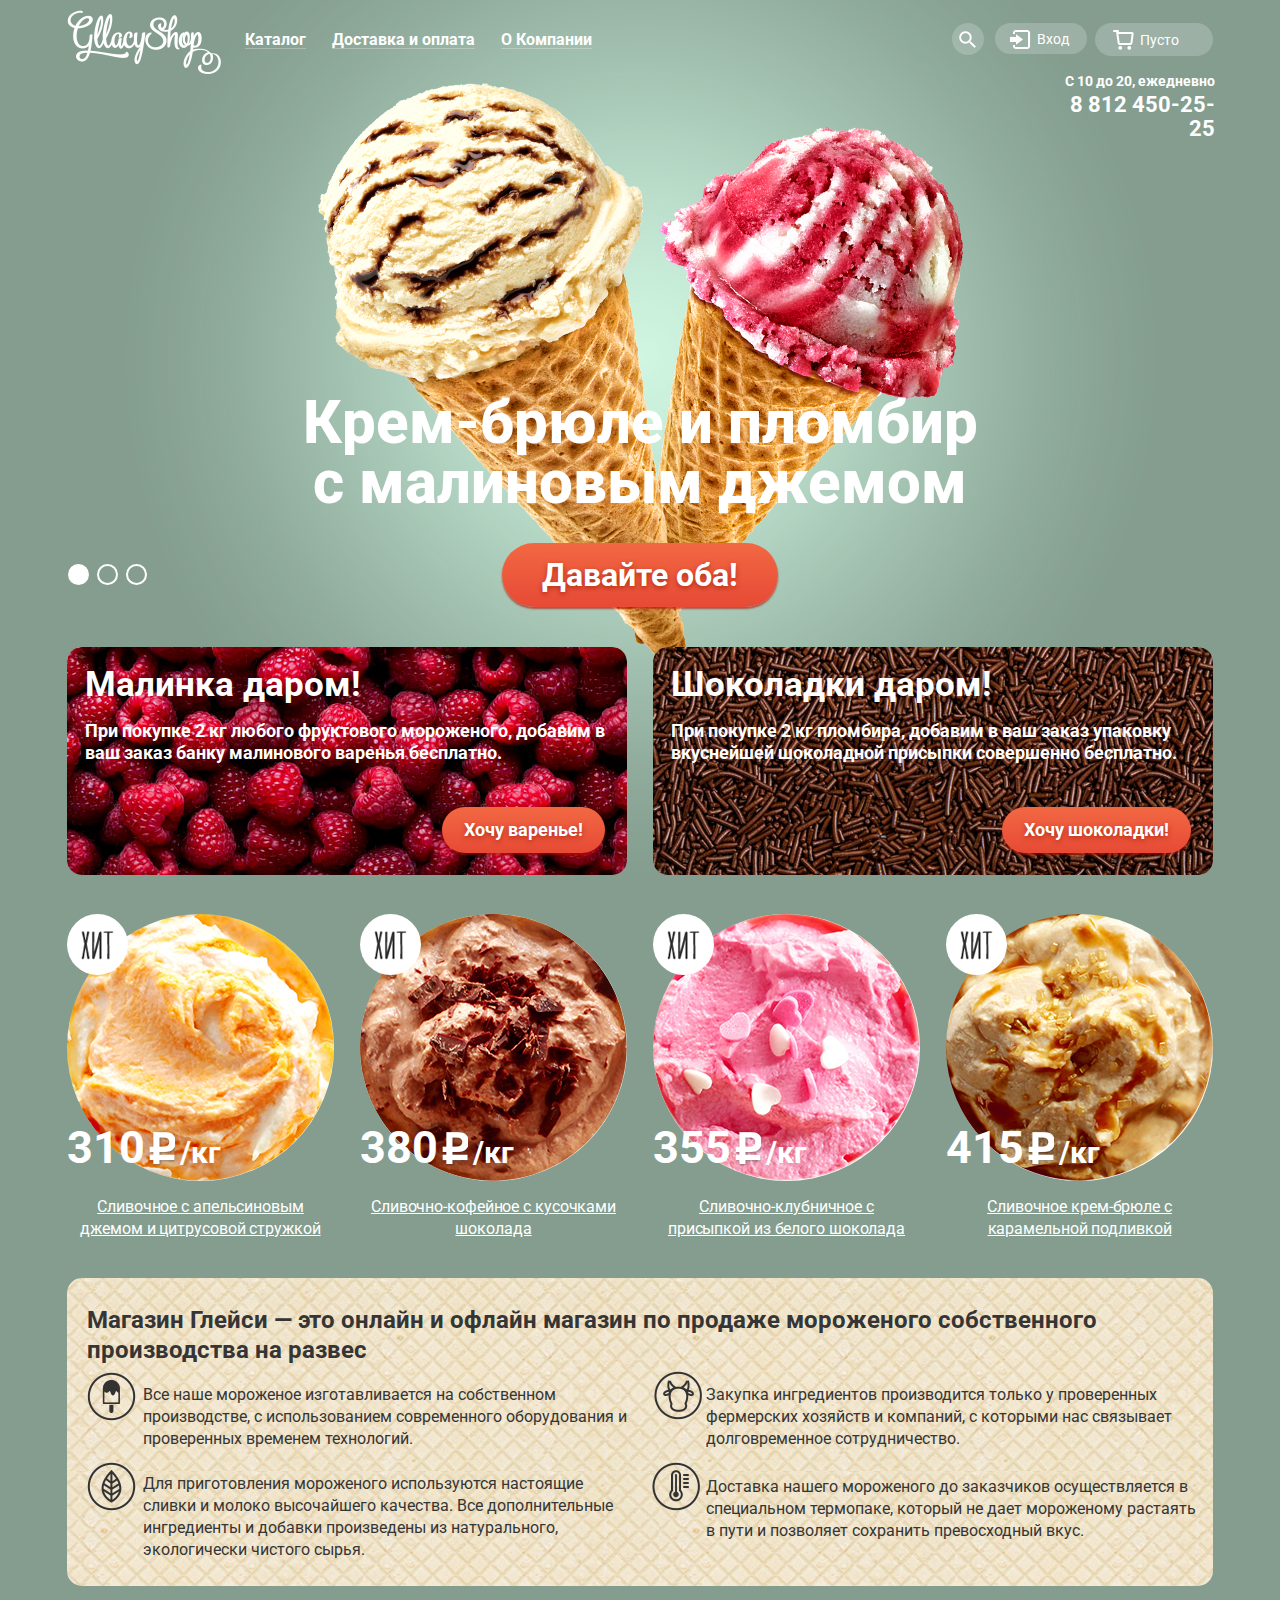
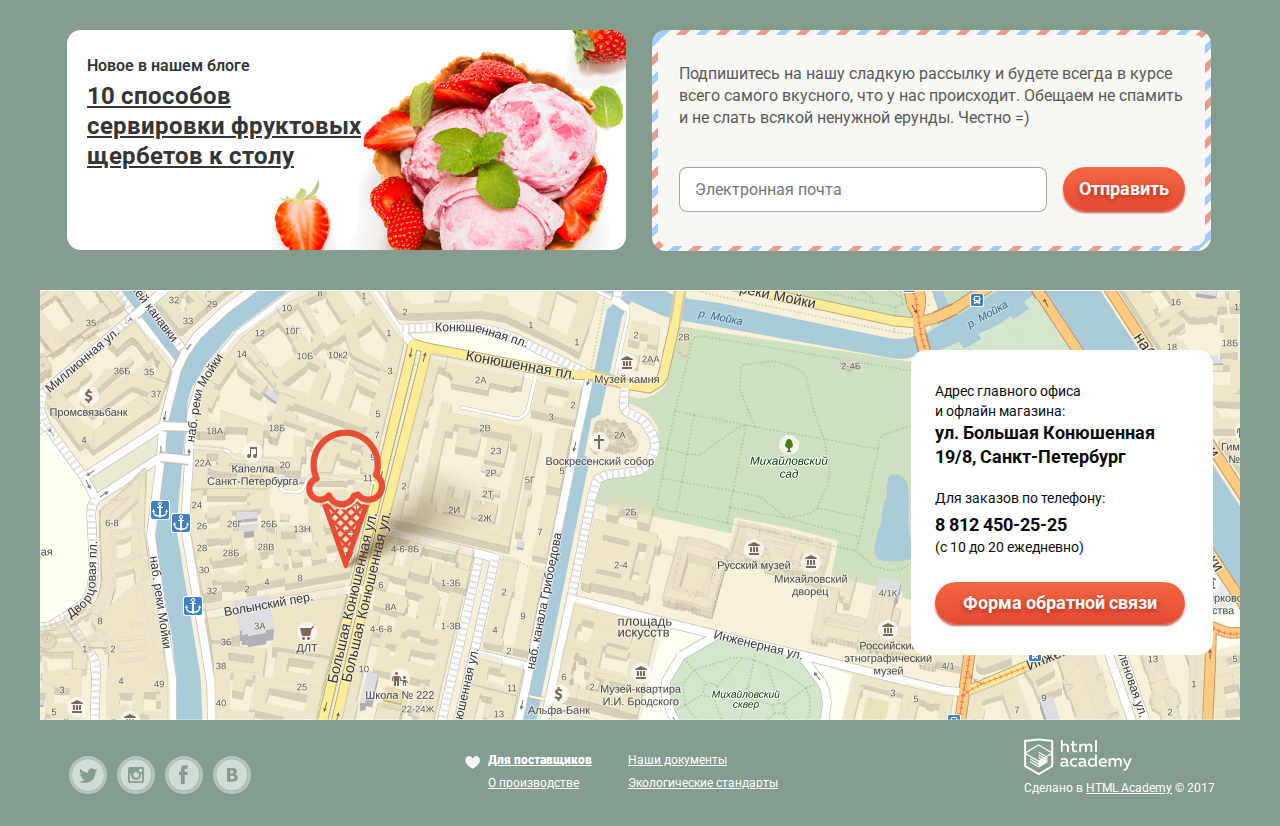
==== commit 8c139813: "Итог" ====
--- a/index.html
+++ b/index.html
@@ -5,7 +5,7 @@
 		<title>HTML Academy: Глейси</title>
 		<link rel="stylesheet" href="css/normalize.css">
 		<link rel="stylesheet" href="https://fonts.googleapis.com/css?family=Roboto:400,700&amp;subset=cyrillic" type="text/css">
-		<link href="css/style.css" rel="stylesheet">
+		<link href="css/style.min.css" rel="stylesheet">
 	</head>
 	<body>
 		<input type="radio" id="btn-1" name="toggle" checked>
--- a/css/style.min.css
+++ b/css/style.min.css
@@ -0,0 +1 @@
+body{font-family:Roboto,Arial,sans-serif;font-size:14px;line-height:20px;color:#0c0c0c;background-color:#849d8f;margin:0;min-width:1200px}body>input[type=radio]{display:none}.page-wrapper{background:#849d8f no-repeat top center;transition:background-image .5s ease,background-color .5s ease}.main,.top-main{width:1200px;margin:0 auto}.index-page h1,.offers h2,.slide h1{font-size:35px;line-height:41px;color:#fff}.offers h2{margin-top:17px;margin-bottom:0;font-weight:600px}.clearfix::after{content:"";display:table;clear:both}.top-case{padding:0 27px;position:relative}.logo{float:left;margin-top:10px}.top-case img{border:0;outline:0}.bread-crumbs-title{float:left;position:absolute;top:85px;left:-20px}.time{width:170px;position:absolute;vertical-align:bottom;text-align:right;color:#fff;font-size:14px;line-height:16px;font-weight:700;padding-top:18px;padding-left:93px;z-index:10;right:25px;top:55px}.time-telephone{font-size:22px;font-weight:700;line-height:24px;margin:0}.time p{margin:0 0 4px}.user{min-width:253px;float:right;font-size:14px;line-height:16px;padding-top:23px}.user div{display:inline-block}.slider{margin-bottom:54px;text-align:center;position:relative;padding-top:270px;height:200px}.slider h1{width:700px;font-size:60px;font-weight:800;margin:0 auto 30px;line-height:60px}.slide{display:none}#btn-1:checked~.page-wrapper #slide1,#btn-2:checked~.page-wrapper #slide2,#btn-3:checked~.page-wrapper #slide3{display:block}#btn-1:checked~.page-wrapper label[for=btn-1],#btn-2:checked~.page-wrapper label[for=btn-2],#btn-3:checked~.page-wrapper label[for=btn-3]{background-color:#fff}#btn-1:checked~.page-wrapper{background-color:#849d8f;background-image:url(../img/slider-1.png)}#btn-2:checked~.page-wrapper{background-color:#8996a6;background-image:url(../img/slider-2.png)}#btn-3:checked~.page-wrapper{background-color:#9d8b84;background-image:url(../img/slider-3.png)}.page-wrapper::after,.page-wrapper::before{content:"";visibility:hidden}.page-wrapper::before{background-image:url(../img/slider-2.png)}.page-wrapper::after{background-image:url(../img/slider-3.png)}.offers{padding:0 27px}.choco,.raspberry{min-height:135px;width:524px;margin-bottom:30px;border-radius:15px;padding:0 18px 93px}.raspberry{background:#96000f url(../img/raspberry_background.jpg);margin-right:13px;float:left}.choco{float:right;margin-left:13px;background:#6e4029 url(../img/choco_background.jpg)}.btn,.offer{color:#fff;font-weight:700;font-size:18px}.offer{position:relative;line-height:22px}.btn{background-color:#f16542;border:0;cursor:pointer;line-height:24px;padding:11px 22px;display:inline-block;text-decoration:none;text-shadow:0 2px 5px rgba(160,32,11,.76);background:#f26843;background:-moz-linear-gradient(top,#f26843 0%,#e74a35 100%);background:-webkit-linear-gradient(top,#f26843 0%,#e74a35 100%);background:linear-gradient(to bottom,#f26843 0%,#e74a35 100%);border-radius:100px;box-shadow:0 2px 2px rgba(172,16,0,.64)}.offers-btn{right:22px;position:absolute;bottom:22px}.offers p{margin-top:15px}.pages-wrapper{margin:0 auto;width:1172px;font-size:0;padding:0 14px}.product-card{position:relative;display:inline-block;vertical-align:top;width:293px;min-height:362px}.offer-look,.product-item{position:absolute;box-sizing:border-box}.product-item{top:0;right:0;min-height:409px;z-index:40;left:0;width:293px;padding:9px 13px 65px;border-radius:5px}.offer-look{bottom:15px;left:50%;transform:translateX(-50%);padding:11px;width:200px;height:44px;text-align:center;text-decoration:none;color:#fefefe;font-size:18px;line-height:22px;border-radius:18px/22px 22px 22px 22px;background-clip:padding-box;background-color:#e74d37;box-shadow:0 1px 2px #ab1000;background-image:linear-gradient(bottom,#e74a35 0%,#f16843 100%);display:none}.product-card:hover .product-item{background-color:rgba(255,255,255,.3);z-index:50}.product-card:hover .offer-look{display:block;z-index:95}.product-hit::after{content:"";position:absolute;top:9px;left:13px;width:61px;height:61px;background-image:url(../img/hit.jpg);background-repeat:no-repeat;background-position:cover;border-radius:50%;z-index:50}.less{font-size:30px}.ruble,.rubles{color:#fff;font-weight:700;line-height:45px}.rubles{position:absolute;top:190px;left:13px;margin-bottom:0;font-size:30px}.ruble{margin-right:0;padding-right:35px;font-size:45px}.ruble::after{content:"";background:url(../img/ruble.png) no-repeat;width:27px;height:35px;position:absolute;top:6px;left:81px}.item,.product-item-content a{text-align:center;line-height:22px;font-size:16px}.item{margin:0;position:relative;display:inline-block;vertical-align:top;width:100%;letter-spacing:-.1px}.product-item-content a{color:#fff}.product-item-content{min-height:320px;left:0;top:10px}.item-active,.menu-item-link{font-weight:700}section.about{width:1126px;background:#eae2cb url(../img/waffles-background.jpg);border-radius:15px;color:#353535;font-size:0;padding-left:20px;padding-top:3px;margin:11px 27px 44px}.about p{display:inline-block;width:50%;vertical-align:top;padding-left:56px;font-size:16px;line-height:22px;padding-right:13px;box-sizing:border-box;position:relative;margin:0}.ice-cream-icon{background:url(../img/ice-cream-icon.png) no-repeat;background-position-y:7px;padding-top:19px;padding-bottom:12px}.leaves-icon{background:url(../img/leaves-icon.png) no-repeat;background-position-y:0;padding-top:11px;padding-bottom:25px}.cow-icon{background:url(../img/Cow-icon.png) no-repeat;background-position-y:6px;background-position-x:4px;padding-top:19px;padding-bottom:12px}.thermometer-icon{background:url(../img/Thermometer-icon.png) no-repeat;background-position-y:0;background-position-x:2px;padding-top:14px;padding-bottom:25px}section h3{font-size:24px;line-height:30px;margin-bottom:0}.new,.news,section h3{color:#353535}.new{width:512px;height:214px;float:left;margin-right:13px;margin-bottom:40px;background:url(../img/background-news.jpg) no-repeat;padding:6px 27px 0 20px;border-radius:14px;font-size:16px;line-height:22px;font-weight:600}.new p{margin-bottom:4px;margin-top:19px}.news{font-size:24px;line-height:30px;font-weight:700;display:inline-block;max-width:287px}.post,.post-wrap{background-color:#f8f7f4}.post{min-height:211px;background-image:url(../img/post.png);float:right;width:547px;margin-right:2px;border-radius:14px;padding:5px 6px}.post-wrap{padding:12px 20px 34px 21px;vertical-align:middle;border-radius:10px;color:#5a5a5a;font-size:16px;line-height:22px}.post-wrap p{padding-bottom:22px}.mail{border-color:#d2d2d1;width:349px;margin-right:4px;padding-top:8px;padding-bottom:8px;padding-left:15px;border:1px solid rgba(70,70,70,.48);border-radius:8px;min-height:27px;font-size:16px;line-height:24px;font-family:Roboto,Arial,sans-serif}.location{background:#eae5c8;background-image:url(../img/map.jpg);height:430px;width:1200px;margin:0 auto}.data{width:254px;height:305px;padding:0 24px;float:right;margin-right:27px;background-color:#fff;border-radius:5%;margin-top:60px}.address,.address-first{font-size:18px;line-height:24px;font-weight:700;margin:0}.address{padding-top:5px}.address-block p,.made p,.time-block p{margin:0}.time-block{margin-top:19px;margin-bottom:25px}.address-block{margin-top:31px}.footer{min-height:105px;vertical-align:middle;position:relative;width:1200px;margin:0 auto}.social{margin-left:29px;float:left;padding-top:36px;margin-right:205px}.social a{display:inline-block;width:31px;height:31px;font-size:0;margin-right:7px;border:3px solid #c2cec7;vertical-align:bottom;border-radius:50%;opacity:.8}.social a:hover{opacity:1}.social a:active{opacity:1;box-shadow:inset 0 2px 1px #888889}.footer-navigation,.made{display:inline-block;vertical-align:middle}.footer-navigation{bottom:0;margin-bottom:29px;margin-top:12px;padding-left:2px;box-sizing:border-box;width:360px;font-size:0;padding-top:19px}.made{width:195px;font-size:12px;line-height:16px;float:right;padding-right:21px;padding-top:18px}.made,.made a{color:#fff}.forms{height:140px;margin:0 auto;padding:0 27px}.form-wrapper{min-width:868px}.sort{float:left}.price-filter{width:220px;float:left;margin-right:10px}.fat{float:right;margin-right:36px;min-width:418px}.fills{float:left}.fills-button{width:142px;float:left;vertical-align:bottom}.catalog{clear:both;margin:23px 0 0}.pagination{margin-top:51px;padding-bottom:29px;border-bottom:1px solid rgba(255,255,255,.3);text-align:right;padding-right:7px;line-height:18px;font-size:16px;margin-bottom:0}.pagination ul{float:right;list-style:none;margin:0;padding:0;font-size:0}.pagination li{display:inline-block;vertical-align:top;font-size:16px;font-weight:500px}.pagination a{display:block;text-align:center;line-height:28px;width:28px;height:28px;color:#fff;text-decoration:none;border-radius:50%}.pagination li:last-child{margin-left:0}.pagination a:hover{background-color:rgba(255,255,255,.2)}.pagination a:active{color:#323232;background-color:#fff}.pagination .active a{color:#0a0a0a;background-color:#fff;border-radius:50%}.back{color:#a1b0a5;text-align:center;line-height:28px;width:28px;height:28px}div.basket-tooltip{position:absolute;display:none;background-color:#f7f7f4;width:517px;min-height:200px;right:0;top:40px;color:#000;padding:19px 14px;z-index:15;border-radius:5px;font-size:13px;line-height:16px}.basket-tooltip::before{content:"";position:absolute;width:100%;height:10px;top:-10px;left:0}div a.product-order{color:#000;width:220px;display:inline-block;vertical-align:middle;padding-left:12px}.result{padding-top:35px;float:right;padding-right:15px}.order-btn{position:absolute;right:15px;bottom:15px}.item-one,.item-two{position:absolute;left:0;top:19px}.item-two{top:75px}.product-order-one{position:absolute;top:28px;left:75px}.order::after,.product-order-two{position:absolute;top:80px;left:75px}.count-one,.count-two{position:absolute;top:28px;right:115px}.count-two{top:80px}.summary,.total-one,.total-two{position:absolute;right:40px;top:80px}.summary,.total-one{top:28px}.summary{right:15px;top:148px}.result{font-weight:700;font-size:15px;line-height:18px}.delete,.delete-second{background:url(../img/delete.png) no-repeat}.delete{width:11px;height:11px;font-size:0;border:0;cursor:pointer;position:absolute;left:18px;top:30px}.delete-second{top:84px}.price-basket{color:#cccbca}.order::after{content:"";width:511px;height:1px;background-color:#cacac7;top:130px;left:15px}.basket-order:hover .basket-tooltip{display:block}.basket-tooltip img{vertical-align:bottom;padding:0;margin-left:41px}.basket-order{float:right;position:relative}.main-index{margin-top:22px}.bread-crumbs-items{margin-left:6px}.top-main a{color:#fff;text-decoration:none;display:inline-block}.navigation{min-width:480px;float:left;font-size:16px;line-height:18px;padding-left:11px;margin-top:24px}.modal,.navigation ul{margin:0;padding:0;font-size:0}.navigation a{vertical-align:top;font-size:16px;line-height:18px;padding:7px 13px;display:block;text-align:left}.modal{width:453px;min-height:441px;font-size:24px;line-height:28px;background-color:#f7f7f4;border-radius:10px;padding:0 0 0 24px;z-index:80;position:fixed;left:50%;top:50%;transform:translate(-50%,-50%);display:none}.modal h5{margin:0;padding-top:18px;padding-bottom:22px}.modal input[type=email],.modal input[type=text],textarea{width:267px;padding-top:7px;padding-bottom:6px;padding-left:14px;min-height:29px;font-family:Roboto,Arial,sans-serif;font-size:16px;line-height:24px;outline:0;color:#979797;border:1px solid #d2d2d1;border-radius:5px;margin-bottom:20px}textarea{width:411px;min-height:153px;margin-bottom:22px}.modal input[type=email]:hover,.modal input[type=text]:hover,.modal textarea:hover{padding-top:6px;padding-bottom:5px;padding-left:13px;border:2px solid rgba(56,74,93,.48)}input:focus{border-color:#cbe0f6}.modal input[type=email]:focus,.modal input[type=text]:focus,.modal textarea:focus{border-color:#cbe0f6;color:#000}.login-enter input[type=email]:hover,.login-enter input[type=password]:hover,.search-form input[type=search]:hover{padding:9px 13px;border:1px solid rgba(56,74,93,.48)}.login-enter input[type=email]:focus,.login-enter input[type=password]:focus{border:1px solid #cbe0f6;color:#000}.menu-item-link:hover{background-color:#fff;color:#000;border-radius:45px}.login,.login:hover::before{vertical-align:top;width:33px}.login{background-color:rgba(255,255,255,.2);border-radius:40px;position:relative;margin-right:8px;padding:8px 17px 7px 42px;font-size:14px;line-height:16px}.login::before{content:"";width:30px;height:25px;position:absolute;top:7px;left:15px;background:url(../img/enter.png) no-repeat}.login:hover::before,.search-block-trigger:hover::before{color:#000;background-color:#fff;border-radius:40px;margin-right:8px;top:0;left:0}.login:hover::before{background:url(../img/enter-black.png) no-repeat;background-position-x:17%;background-position-y:43%;padding-right:17px;padding-top:8px;padding-left:42px}.login-enter{right:-3px;min-height:176px;min-width:277px;padding:19px 17px 19px 19px;font-size:18px;line-height:24px;background-color:#f7f7f4;box-shadow:0 20px 20px 0 rgba(0,0,0,.3);z-index:65;border-radius:5px}.login-enter input,.search-form input{border-radius:5px;border:1px solid #d2d2d1;font-size:14px;line-height:24px}.login-enter input{margin-bottom:20px;padding:9px 13px;box-sizing:border-box;width:100%;min-height:40px}.login-enter-href a{width:120px;text-align:left;color:#363636;font-size:13px;line-height:24px;text-decoration:underline;display:block;padding:0 0 0 20px}.login-enter-btn{float:left}.login:hover .login-enter{position:absolute;z-index:80;display:block;box-sizing:border-box;top:40px}.login-enter-href::before{content:"";position:absolute;width:100%;height:10px;top:-10px;left:0}.login-enter-href{float:right}.login:hover a{color:#000;position:relative}.search-block-trigger{background-color:rgba(255,255,255,.2);border-radius:40px;position:relative;width:32px;height:32px;margin-right:8px;vertical-align:top}.search-block-trigger::before{content:"";width:18px;height:20px;position:absolute;top:8px;left:7px;background:url(../img/loupe.png) no-repeat;z-index:20}.search-block-trigger:hover::before{background-image:url(../img/loupe-black.png);background-repeat:no-repeat;background-position:center;position:absolute;width:32px;height:32px}.search-form{position:absolute;display:none;margin:0;padding:0;box-shadow:0 20px 20px 0 rgba(0,0,0,.3);z-index:65;border-radius:5px;background-color:#f7f7f4;top:54px;right:255px}.search-form input{position:relative;width:294px;margin:20px 15px;min-height:44px;padding-left:13px}.search-block:hover .search-form{margin-top:4px;z-index:60;display:block;box-sizing:border-box}.search-form::before{content:"";position:absolute;width:100%;height:10px;top:-10px;left:0}.basket{vertical-align:top;background-color:rgba(255,255,255,.2);border-radius:37px;position:relative;min-width:41px;text-align:center;padding:9px 33px 8px 44px}.basket::before{content:"";width:23px;height:23px;position:absolute;background:url(../img/basket.png) no-repeat;right:77px;top:7px}.basket:hover,.basket:hover::before{min-width:41px;text-align:center;background-color:#fff;color:#000}.basket:hover::before{background:url(../img/basket-black.png) no-repeat;top:7px;right:60px;position:absolute}.basket:hover{border-radius:37px;position:relative;padding:9px 33px 10px 44px}.basket-toggle{background-color:#f7f6f3;font-weight:600;padding-right:16px}a.basket-toggle{color:#050505}.basket-toggle::before{content:"";width:23px;height:23px;padding:0}.basket-toggle::before,.basket-toggle:hover::before{position:absolute;background:url(../img/basket-full.png) no-repeat;left:16px;top:7px}.basket-toggle:hover{padding-right:16px;padding-bottom:8px}.basket-order{vertical-align:top}.product-img{margin:0 auto 15px;width:267px;height:267px;border-radius:50%;overflow:hidden}.product-card img{display:block;width:100%}.send{padding:10px 16px;float:right;font-family:Roboto,Arial,sans-serif;font-size:18px;line-height:24px}.slider-btn{display:inline-block;padding:10px 40px;font-weight:700;font-size:32px;line-height:44px;vertical-align:top;color:#fff;text-decoration:none;text-shadow:0 2px 5px rgba(160,32,11,.76);background:#f26843;background:-moz-linear-gradient(top,#f26843 0%,#e74a35 100%);background:-webkit-linear-gradient(top,#f26843 0%,#e74a35 100%);background:linear-gradient(to bottom,#f26843 0%,#e74a35 100%);border-radius:100px;box-shadow:0 2px 2px rgba(172,16,0,.64)}.btn:hover{background:-moz-linear-gradient(top,#f58669 0%,#ec6f5e 100%);background:-webkit-linear-gradient(top,#f58669 0%,#ec6f5e 100%);background:linear-gradient(to bottom,#f58669 0%,#ec6f5e 100%);box-shadow:0 2px 2px #ac1000}.btn:active{background:-moz-linear-gradient(top,#d84732 0%,#e1613e 100%);background:-webkit-linear-gradient(top,#d84732 0%,#e1613e 100%);background:linear-gradient(to bottom,#d84732 0%,#e1613e 100%);box-shadow:inset 0 2px 2px #ac1000}.slider-controls{position:absolute;bottom:8px;left:28px;z-index:20;font-size:0}.slider-controls label{width:17px;height:17px;margin-right:8px;background-color:transparent;border:2px solid #fff;border-radius:50%;cursor:pointer}.contact{display:inline-block;color:#fff;padding-left:23px;margin-right:0;min-width:140px;box-sizing:border-box;font-size:12px;line-height:18px}.heart{font-weight:700;background:url(../img/heart-icon.png) no-repeat;background-position-y:5px}.send-btn{float:right;margin-right:25px;margin-bottom:25px;font-family:Roboto,Arial,sans-serif}.modal-close{width:17px;height:17px;font-size:0;cursor:pointer;border:0;position:absolute;top:12px;right:17px}.modal-close::after,.modal-close::before{content:"";position:absolute;width:18px;height:2px;background-color:#000;top:9px;right:0}.modal-close::before{transform:rotate(45deg)}.modal-close::after{transform:rotate(-45deg)}.modal-overlay{position:fixed;top:0;left:0;z-index:70;width:100%;height:100%;background:rgba(0,0,0,.5);display:none}.menu>li,.slider-controls label{display:inline-block;vertical-align:top}.menu-item a{position:relative}.menu-item>a:after{content:"";position:absolute;left:13px;right:13px;height:1px;background-color:rgba(247,242,242,.3);bottom:7px}.submenu{position:absolute;margin:0;width:143px;background-color:#f8f7f4;border-radius:5px;box-shadow:0 20px 20px 0 rgba(0,0,0,.3);display:none;z-index:80;overflow:hidden}.submenu a{color:#323232;font-size:14px;line-height:16px;padding:11px 20px 10px}.submenu,.submenu li{padding:0}.submenu a:hover{background-color:#fbded8;width:103px}.submenu a:focus{background-color:#f6b5a5;width:103px}.menu-item:hover .submenu{display:block;margin-top:5px}.menu-item{margin-bottom:45px}.bread-crumbs li,.first-line{display:inline-block;font-size:14px;line-height:16px;vertical-align:top;color:#fff}.bread-crumbs a,.bread-crumbs li{margin-right:2px}.bread-crumbs a{color:#fff;font-size:14px;line-height:16px;display:inline-block;vertical-align:top;text-decoration:underline}.bread-crumbs ul{margin:25px 0 2px;padding:0}.bread-crumbs a:active,.bread-crumbs a:hover,.item a:active,.item a:hover{color:#ffbc9e}.first-line{font-weight:500;min-width:895px}.fat input,.fills input,.user-form{display:none}.sort{padding:0;width:193px;min-height:36px;overflow:hidden;margin:0 15px 0 0}.sort-name{margin-bottom:7px;padding-left:16px}.sort-wrapper{margin:0;background-color:#a9bab0;min-height:28px;border-radius:45px;color:#fff;padding-left:14px;padding-top:8px}.sort-items{padding:0;margin:0;border:0;background-color:transparent;outline:0;display:block;color:#fff;vertical-align:middle;font-size:16px;line-height:22px;min-width:170px}.sort-items:hover option{color:#000;background-color:#fff;width:192px}.cost-filter{position:relative;width:206px;height:19px;background-color:rgba(255,255,255,.2);border-radius:18px;padding-top:16px;padding-left:15px}.cost-filter .scale{position:absolute;top:16px;left:15px;width:188px;height:4px;background-color:#fff;opacity:.5}.cost-filter .bar,.cost-filter .range-toggle{position:absolute;top:16px;left:44px;width:98px;height:4px;background-color:#fff}.cost-filter .range-toggle{top:8px;left:34px;width:20px;height:20px;border-radius:50%;cursor:pointer}.cost-filter .range-toggle:last-child{position:absolute;top:8px;left:132px}.fills-button{margin:0 0 0 17px;padding:5px 25px;font-weight:500;background-color:#a9bab0;border:2px solid #fff;min-height:37px;border-radius:45px;font-size:16px;line-height:18px;color:#fff;font-family:Roboto,Arial,sans-serif}.fills-button:hover{color:#353535;background-color:#fff}.fills-button:active{padding:7px 28px 7px 30px;box-shadow:inset 0 2px 1px #696969;color:#353535;background-color:#eaeaea;border:0}.fat .fat-container{min-height:16px;padding:10px 16px;color:#fff;background-color:rgba(255,255,255,.2);border-radius:18px}.fat input[type=radio]+label{margin-bottom:10px;margin-right:20px;padding-left:31px;position:relative;cursor:pointer}.fat input[type=radio]+label:last-child,.fills-ice-cream input[type=checkbox]+label:last-child{margin-right:0}.fat input[type=radio]+label::before{content:"";display:block;width:19px;height:19px;top:-1px;left:1px;border:1px solid #fff;position:absolute;border-radius:50%}.fat input[type=radio]+label:hover::before{width:17px;height:17px;border:2px solid #fff}.fat input[type=radio]:checked+label::after{content:"";width:13px;height:13px;top:3px;left:5px;position:absolute;border-radius:50%;background-color:#fff}.second-line{color:#fff;font-size:14px}.fills-ice-cream .fills{min-height:16px;padding:12px 18px 7px 16px;color:#fff;background-color:rgba(255,255,255,.2);border-radius:18px;font-size:16px;line-height:18px}.fills-ice-cream input[type=checkbox]+label{margin-bottom:10px;margin-right:18px;padding-left:32px;cursor:pointer;position:relative}.fills-ice-cream input[type=checkbox]+label::before{content:"";position:absolute;display:block;width:18px;height:18px;top:-1px;left:-1px;border:1px solid #fff;border-radius:3px}.fills-ice-cream input[type=checkbox]:checked+label::after{content:"";width:14px;height:10px;top:3px;left:2px;background-image:url(../img/checkbox-onn.png);background-repeat:no-repeat;position:absolute}.fills-ice-cream input[type=checkbox]+label:hover::before{width:16px;height:16px;border:2px solid #fff}.fills-name{margin-bottom:2px;padding-left:16px}.fb,.inst,.tw,.vk{display:inline-block;background-color:#fff;border:4px solid #a9b6ad;min-width:32px;font-size:0;min-height:32px;border-radius:40px;vertical-align:middle}.tw{background:url(../img/tw-icon.png) no-repeat}.inst{background:url(../img/insta-icon.png) no-repeat}.vk{background:url(../img/vk-icon.png) no-repeat}.fb{background:url(../img/fb-icon.png) no-repeat}.feedback{padding:9px 28px}.catalog-ice{margin-top:19px;margin-left:27px}.link-active{background-color:#ba6f5a;border-radius:45px;text-decoration:none;padding:7px 13px}.product-item:nth-child(4n){margin-right:0;padding-right:0}.item-active::after{content:"";position:absolute;top:39px;right:9px;left:9px;height:1px;background-color:#d1d1ce}.menu-link::before{content:"";position:absolute;height:15px;top:30px;left:0;width:80px}.blog{padding-left:27px;padding-right:27px}.catalog{font-size:0}.menu-link:active{background-color:#ededed;box-shadow:inset 0 2px 1px #696969}.sort-wrapper:hover{background-color:#fff}.sort-wrapper select:hover{color:#000}.disabled{z-index:-1;opacity:.3;position:relative}